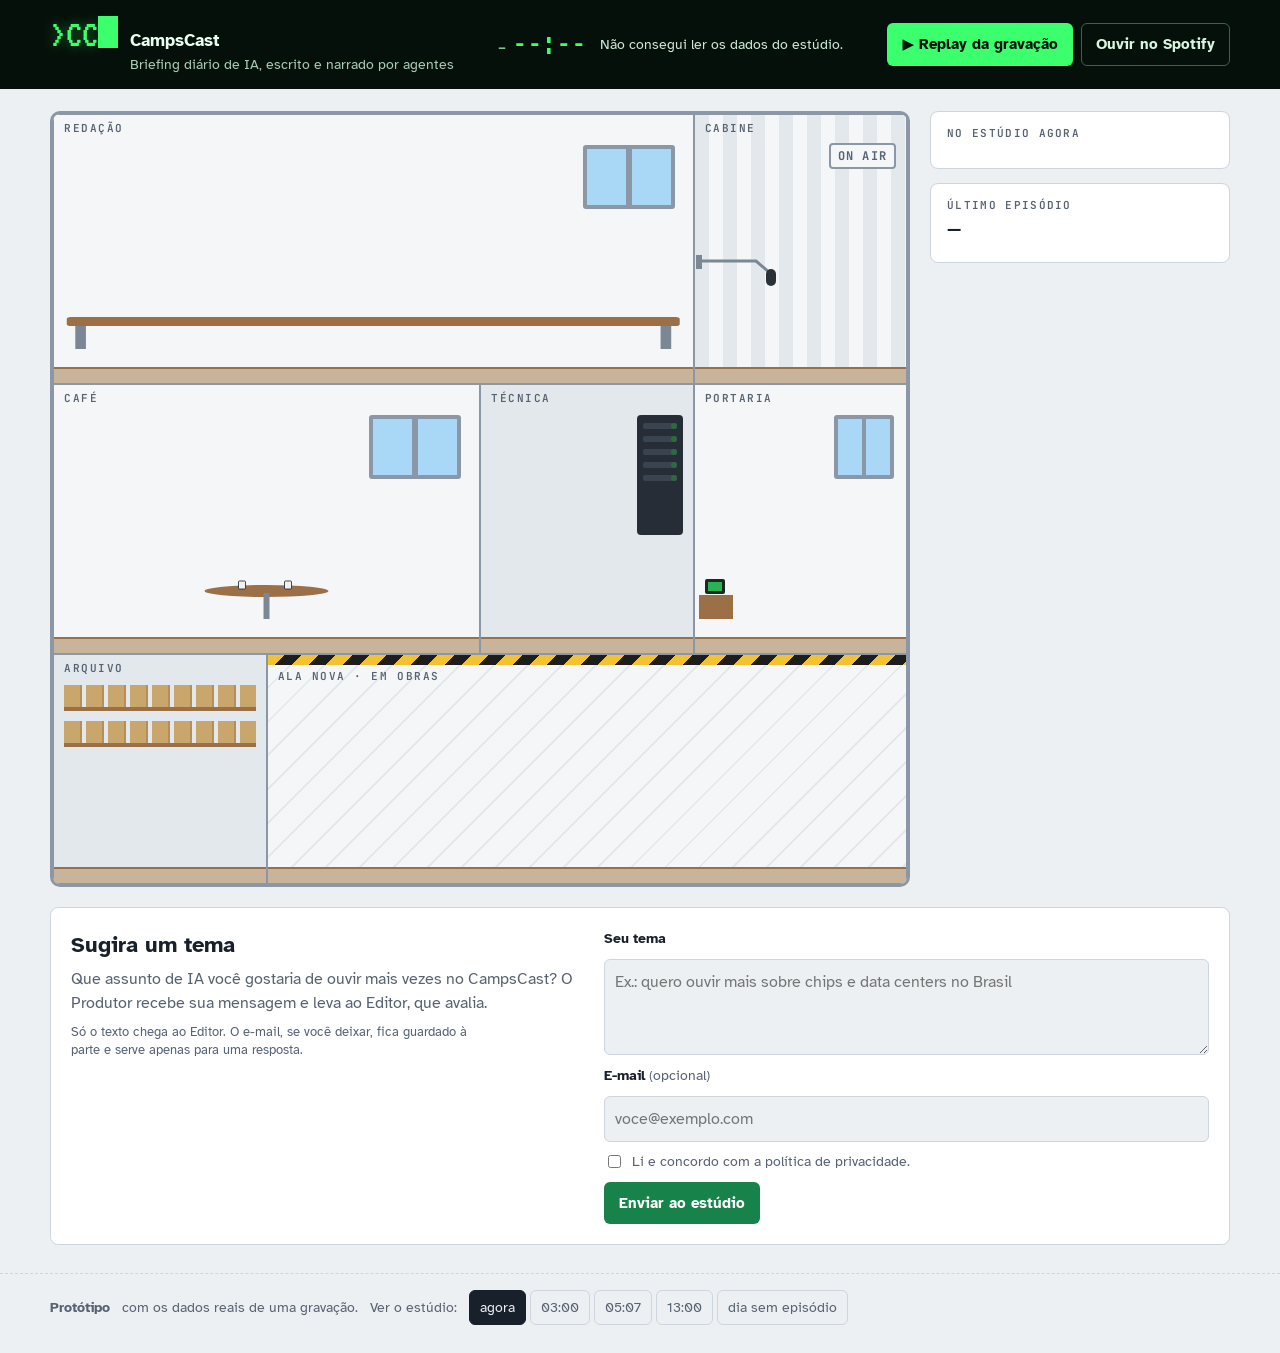
==== site/index.html @ 77feb268 "Log de pesquisa com nota por página e escolhas; elenco do estúdio aprovado O log dizia por que cada " ====
<!doctype html>
<html lang="pt-BR">
<head>
<meta charset="utf-8">
<meta name="viewport" content="width=device-width, initial-scale=1, viewport-fit=cover">
<!-- página -->
<title>Estúdio CampsCast</title>
<meta name="claude:viewport-fit-sides" content="cover">
<link rel="preconnect" href="https://fonts.googleapis.com">
<link rel="preconnect" href="https://fonts.gstatic.com" crossorigin>
<link rel="stylesheet" href="https://fonts.googleapis.com/css2?family=Atkinson+Hyperlegible:ital,wght@0,400;0,700;1,400&family=JetBrains+Mono:wght@400;600&family=VT323&display=swap">
<style>
/* O site é o estúdio: uma maquete em corte, salas lado a lado, que muda com o
   relógio de São Paulo. A faixa do topo é o terminal da capa (> CC), igual nos
   dois temas; o resto segue o tema de quem visita. */
:root {
  --bg: #edf0f3; --fg: #18202b; --muted: #576272; --line: #cdd5de; --card: #ffffff;
  --accent: #17834a; --accent-fg: #ffffff; --onair: #cf3434;
  --crt-bg: #06100a; --crt-fg: #3cff6e; --crt-dim: #1d7a3a;
  --parede: #f4f6f8; --parede-2: #e3e8ed; --contorno: #8b97a6; --piso: #c8b49a; --madeira: #9c7047;
  --metal: #7c8796; --vidro-dia: #a9d8f6; --vidro-noite: #0e1a36; --balao-bg: #ffffff; --balao-fg: #18202b;
  --pele: #efc6a0; --sombra: rgba(8, 14, 30, .58);
  --c-produtor: #d8962c; --c-editor: #7a5fd0; --c-jornalista: #2a86cf; --c-roteirista: #cf4a77;
  --c-locutor: #23a184; --c-vigia: #55657a; --c-arquivista: #8a6d3b;
  --c-checador: #b8433a; --c-artista: #c77d1e; --c-marketing: #3e7fa6; --fita-obra: #f2c230;
  --f-corpo: "Atkinson Hyperlegible", "Segoe UI", system-ui, sans-serif;
  --f-mono: "JetBrains Mono", ui-monospace, "SF Mono", Menlo, monospace;
  --f-crt: "VT323", "JetBrains Mono", ui-monospace, monospace;
}
@media (prefers-color-scheme: dark) { :root:not([data-theme="light"]) {
  --bg: #0e1217; --fg: #e3e7ed; --muted: #98a3b2; --line: #26303b; --card: #151b22;
  --accent: #3ad66d; --accent-fg: #06110a; --onair: #ff5c5c;
  --parede: #1b222b; --parede-2: #222a34; --contorno: #3d4957; --piso: #3b3229; --madeira: #6d5037;
  --metal: #5a6573; --vidro-dia: #6fa9cf; --vidro-noite: #0a1328; --balao-bg: #f3f5f7; --balao-fg: #121820;
  --sombra: rgba(0, 0, 0, .62); color-scheme: dark;
} }
:root[data-theme="dark"] {
  --bg: #0e1217; --fg: #e3e7ed; --muted: #98a3b2; --line: #26303b; --card: #151b22;
  --accent: #3ad66d; --accent-fg: #06110a; --onair: #ff5c5c;
  --parede: #1b222b; --parede-2: #222a34; --contorno: #3d4957; --piso: #3b3229; --madeira: #6d5037;
  --metal: #5a6573; --vidro-dia: #6fa9cf; --vidro-noite: #0a1328; --balao-bg: #f3f5f7; --balao-fg: #121820;
  --sombra: rgba(0, 0, 0, .62); color-scheme: dark;
}
* { box-sizing: border-box; }
[hidden] { display: none !important; }
body { margin: 0; background: var(--bg); color: var(--fg); font: 16px/1.5 var(--f-corpo); }
a { color: var(--accent); }
button { font: inherit; color: inherit; }
:focus-visible { outline: 3px solid var(--accent); outline-offset: 2px; }
.gutter { padding-left: max(16px, env(safe-area-inset-left, 0px)); padding-right: max(16px, env(safe-area-inset-right, 0px)); }
.largura { max-width: 1180px; margin: 0 auto; }
.mono { font-family: var(--f-mono); font-variant-numeric: tabular-nums; }

/* faixa do terminal */
.topo { background: var(--crt-bg); color: #d7f5df; padding-block: 14px; }
.topo .largura { display: flex; flex-wrap: wrap; gap: 12px 24px; align-items: center; justify-content: space-between; }
.marca { display: flex; align-items: baseline; gap: 12px; min-width: 0; }
.logo { font: 40px/1 var(--f-crt); color: var(--crt-fg); text-shadow: 0 0 12px rgba(60, 255, 110, .45); white-space: nowrap; }
.logo .cursor { display: inline-block; width: .5em; height: .8em; background: var(--crt-fg); vertical-align: -.05em; animation: pisca 1.1s steps(1) infinite; }
.marca p { margin: 0; font-size: 14px; color: #a9cdb4; }
.marca strong { color: #eafff0; font-size: 17px; display: block; }
.relogio { display: flex; align-items: center; gap: 14px; flex-wrap: wrap; }
.hora { font: 34px/1 var(--f-crt); color: var(--crt-fg); letter-spacing: .02em; }
.hora small { font-size: 20px; color: #7fbf92; margin-right: 6px; }
.estado { font-size: 14px; color: #cfe9d7; max-width: 30ch; }
.botoes { display: flex; gap: 8px; flex-wrap: wrap; }
.btn { display: inline-flex; align-items: center; gap: 8px; border-radius: 6px; padding: 9px 14px; font-weight: 700; font-size: 15px; text-decoration: none; cursor: pointer; border: 1px solid transparent; }
.btn-crt { background: var(--crt-fg); color: #04120a; }
.btn-crt:hover { background: #7dff9f; }
.btn-linha { background: transparent; color: #d7f5df; border-color: #2f6b43; }
.btn-linha:hover { border-color: var(--crt-fg); }

/* faixa do replay */
.replay { background: var(--card); border-bottom: 1px solid var(--line); padding-block: 10px; position: sticky; top: env(safe-area-inset-top, 0px); z-index: 20; }
.replay .largura { display: grid; gap: 8px; }
.replay-linha { display: flex; flex-wrap: wrap; align-items: center; gap: 8px 14px; }
.selo { font: 600 12px/1 var(--f-mono); letter-spacing: .12em; text-transform: uppercase; background: var(--onair); color: #fff; padding: 5px 8px; border-radius: 4px; }
.replay-info { font-size: 14px; color: var(--muted); margin: 0; }
.replay-hora { font: 600 15px var(--f-mono); }
.ctl { border: 1px solid var(--line); background: var(--bg); border-radius: 6px; padding: 6px 10px; cursor: pointer; font-size: 14px; }
.ctl[aria-pressed="true"] { background: var(--fg); color: var(--bg); border-color: var(--fg); }
.ctl-grupo { display: inline-flex; gap: 4px; }
#trilha { width: 100%; accent-color: var(--onair); }
.capitulos { display: flex; gap: 6px; flex-wrap: wrap; }
.capitulos button { font-size: 13px; padding: 4px 9px; border-radius: 999px; border: 1px solid var(--line); background: transparent; cursor: pointer; display: inline-flex; gap: 6px; align-items: center; }
.capitulos button.atual { border-color: var(--fg); font-weight: 700; }
.ponto { width: 9px; height: 9px; border-radius: 50%; background: var(--cor, var(--muted)); flex: none; }

/* o estúdio */
main { padding-block: 22px 8px; }
.cena { display: grid; grid-template-columns: minmax(0, 1fr) 300px; gap: 20px; align-items: start; }
.estudio { display: grid; gap: 0; grid-template-columns: repeat(4, minmax(0, 1fr));
  grid-template-areas: "redacao redacao redacao cabine" "cafe cafe tecnica portaria" "arquivo obras obras obras";
  border: 3px solid var(--contorno); border-radius: 10px; overflow: hidden; background: var(--contorno); }
.sala { position: relative; min-height: 270px; background: var(--parede); border: 1.5px solid var(--contorno);
  display: flex; flex-direction: column; justify-content: flex-end; overflow: hidden; }
.sala[data-sala="redacao"] { grid-area: redacao; }
.sala[data-sala="cabine"] { grid-area: cabine; background: repeating-linear-gradient(90deg, var(--parede-2) 0 14px, var(--parede) 14px 28px); }
.sala[data-sala="cafe"] { grid-area: cafe; }
.sala[data-sala="tecnica"] { grid-area: tecnica; background: var(--parede-2); }
.sala[data-sala="portaria"] { grid-area: portaria; }
.sala[data-sala="arquivo"] { grid-area: arquivo; background: var(--parede-2); min-height: 230px; }
.sala[data-sala="obras"] { grid-area: obras; min-height: 230px;
  background: repeating-linear-gradient(135deg, transparent 0 22px, var(--parede-2) 22px 24px), var(--parede); }
.sala[data-sala="obras"]::before { content: ""; position: absolute; left: 0; right: 0; top: 0; height: 10px; z-index: 3;
  background: repeating-linear-gradient(135deg, var(--fita-obra) 0 12px, #1d1d1d 12px 24px); }
.sala[data-sala="obras"] .placa { top: 16px; }
.estantes { position: absolute; top: 30px; left: 10px; right: 10px; display: grid; gap: 10px; z-index: 0; }
.estantes i { display: block; height: 26px; border-bottom: 4px solid var(--madeira);
  background: repeating-linear-gradient(90deg, #c9a66b 0 16px, #b58f55 16px 18px, transparent 18px 22px); }
.pers.em-breve svg { filter: grayscale(1); opacity: .55; }
.pers.em-breve .situ { background: var(--fita-obra); color: #1d1d1d; font-weight: 700; border-radius: 3px; padding: 1px 5px; margin-top: 2px; }
.balao .nota-log { display: block; margin-top: 4px; padding-top: 4px; border-top: 1px dashed var(--muted); font-style: normal; font-size: 12px; }
.balao .nota-log b { font: 600 10px/1 var(--f-mono); letter-spacing: .06em; text-transform: uppercase; margin-right: 4px; }
.placa { position: absolute; top: 8px; left: 10px; font: 600 11px/1 var(--f-mono); letter-spacing: .14em; text-transform: uppercase; color: var(--muted); z-index: 3; }
.piso { height: 16px; background: var(--piso); border-top: 2px solid var(--madeira); flex: none; position: relative; z-index: 2; }
.palco { position: relative; z-index: 1; display: flex; flex-wrap: wrap; justify-content: space-evenly; align-items: flex-end; gap: 2px 4px; padding: 0 6px; min-height: 104px; }
.janela { position: absolute; top: 30px; width: 92px; height: 64px; border: 4px solid var(--contorno); border-radius: 3px; background: var(--vidro-dia); z-index: 0; overflow: hidden; }
.sala[data-sala="portaria"] .palco { justify-content: flex-end; padding-right: 18%; }
.janela::after { content: ""; position: absolute; inset: 0; background: linear-gradient(90deg, transparent 47%, var(--contorno) 47% 53%, transparent 53%); }
.sala[data-sala="redacao"] .janela { right: 18px; }
.sala[data-sala="cafe"] .janela { right: 18px; }
.sala[data-sala="portaria"] .janela { right: 12px; width: 60px; }
.moveis { position: absolute; left: 0; right: 0; bottom: 34px; z-index: 0; pointer-events: none; }
.moveis svg { display: block; width: 100%; height: 40px; }
.onair { position: absolute; top: 28px; right: 10px; font: 700 12px/1 var(--f-mono); letter-spacing: .1em; padding: 5px 7px; border-radius: 4px; border: 2px solid var(--contorno); color: var(--muted); background: var(--parede); z-index: 3; }
.onair.aceso { background: var(--onair); border-color: var(--onair); color: #fff; box-shadow: 0 0 16px var(--onair); }
.mic { position: absolute; left: 0; bottom: 92px; width: 92px; height: 40px; z-index: 2; pointer-events: none; }
.rack { position: absolute; top: 30px; right: 10px; width: 46px; height: 120px; background: #262d36; border-radius: 4px; padding: 8px 6px; display: grid; gap: 7px; align-content: start; z-index: 0; }
.rack i { display: block; height: 6px; border-radius: 2px; background: #3a4450; }
.rack i::after { content: ""; display: block; width: 6px; height: 6px; border-radius: 50%; background: #2c6b3e; margin-left: auto; }
.estudio .sala[data-sala="tecnica"].ativa .rack i::after { background: #45ff7a; animation: pisca .5s steps(1) infinite; }
.rack i:nth-child(2)::after { animation-delay: .2s !important; } .rack i:nth-child(3)::after { animation-delay: .35s !important; }
.aviso-sala { position: absolute; top: 34px; left: 10px; right: 120px; font-size: 13px; color: var(--muted); z-index: 3; }

/* personagens */
.pers { position: relative; border: 0; background: none; padding: 0 0 2px; width: 62px; cursor: pointer; display: grid; justify-items: center; gap: 0; }
.pers svg { width: 52px; height: 70px; display: block; transition: transform .3s; }
.pers .nome { font-size: 12px; font-weight: 700; line-height: 1.1; }
.pers .situ { font-size: 10.5px; color: var(--muted); line-height: 1.15; min-height: 1.15em; text-align: center; }
.pers:hover svg { transform: translateY(-3px); }
.pers.ativo svg { animation: trabalha 1.2s ease-in-out infinite; }
.pers.ativo .nome { color: var(--fg); text-decoration: underline 3px var(--cor); text-underline-offset: 3px; }
.pers.parado { opacity: .72; }
.balao { position: absolute; z-index: 4; max-width: min(250px, calc(100% - 16px)); background: var(--balao-bg); color: var(--balao-fg);
  border: 2px solid var(--fg); border-radius: 12px; padding: 7px 10px; font-size: 13.5px; line-height: 1.32;
  box-shadow: 3px 3px 0 var(--sombra); display: -webkit-box; -webkit-line-clamp: 6; -webkit-box-orient: vertical; overflow: hidden; }
.balao.fala { font-style: italic; }
.balao.fala::before { content: "“"; } .balao.fala::after { content: "”"; }
.balao .quem { display: block; font: 600 10.5px/1.3 var(--f-mono); font-style: normal; letter-spacing: .06em; text-transform: uppercase; color: var(--cor); }
.balao-rabo { position: absolute; z-index: 5; width: 14px; height: 14px; background: var(--balao-bg); border-right: 2px solid var(--fg); border-bottom: 2px solid var(--fg); transform: rotate(45deg); }

/* períodos do dia */
.estudio[data-periodo="noite"] .janela, .estudio[data-periodo="folga-noite"] .janela { background: radial-gradient(circle at 30% 30%, #fff 0 1px, transparent 1.5px), radial-gradient(circle at 70% 60%, #fff 0 1px, transparent 1.5px), var(--vidro-noite); }
.estudio[data-periodo="gravando"] .janela { background: linear-gradient(180deg, #13224a 0%, #3b3b7a 55%, #e0875a 100%); }
.estudio[data-periodo="noite"] .sala:not([data-sala="portaria"])::after,
.estudio[data-periodo="folga-noite"] .sala:not([data-sala="portaria"])::after { content: ""; position: absolute; inset: 0; background: var(--sombra); z-index: 6; pointer-events: none; }
.estudio[data-periodo="folga"] .sala:not([data-sala="portaria"])::after { content: ""; position: absolute; inset: 0; background: var(--sombra); opacity: .35; z-index: 6; pointer-events: none; }
.estudio.em-replay { box-shadow: 0 0 0 4px var(--onair); }

/* o que está acontecendo */
.lado { display: grid; gap: 14px; }
.cartao { background: var(--card); border: 1px solid var(--line); border-radius: 8px; padding: 14px 16px; min-width: 0; }
.cartao h2 { font-size: 15px; margin: 0 0 8px; text-wrap: balance; }
.rotulo { font: 600 11px/1.3 var(--f-mono); letter-spacing: .12em; text-transform: uppercase; color: var(--muted); margin: 0 0 6px; }
.fita { list-style: none; margin: 0; padding: 0; display: grid; gap: 8px; font-size: 14px; }
.fita li { display: grid; grid-template-columns: auto minmax(0, 1fr); gap: 2px 8px; }
.fita time { font: 12px/1.6 var(--f-mono); color: var(--muted); }
.fita .q { font-weight: 700; color: var(--fg); }
.fita .q .ponto { display: inline-block; margin-right: 5px; }
.fita .t { grid-column: 2; overflow-wrap: anywhere; }
.fita .t.fala { font-style: italic; }
.nota { font-size: 12.5px; color: var(--muted); margin: 8px 0 0; }
.ep-titulo { font-size: 17px; font-weight: 700; margin: 0 0 6px; line-height: 1.3; text-wrap: balance; }

/* fale com o editor */
.form-editor { padding-block: 12px 28px; }
.form-editor .cartao { display: grid; grid-template-columns: minmax(0, 1fr) minmax(0, 1.2fr); gap: 18px 28px; padding: 20px; }
.form-editor h2 { font-size: 22px; margin: 0 0 6px; }
.form-editor p { margin: 0 0 8px; color: var(--muted); max-width: 52ch; }
form { display: grid; gap: 10px; min-width: 0; }
label { font-weight: 700; font-size: 14px; }
textarea, input[type="email"] { width: 100%; font: inherit; color: var(--fg); background: var(--bg); border: 1px solid var(--line); border-radius: 6px; padding: 10px; }
textarea { min-height: 96px; resize: vertical; }
.check { display: flex; gap: 8px; align-items: flex-start; font-weight: 400; font-size: 13.5px; color: var(--muted); }
.btn-acao { background: var(--accent); color: var(--accent-fg); justify-self: start; }
.resposta { font-size: 14px; border-left: 3px solid var(--accent); padding: 6px 10px; background: var(--bg); }

/* ficha do personagem */
.ficha-fundo { position: fixed; inset: 0; background: rgba(5, 10, 18, .45); z-index: 40; }
.ficha { position: fixed; z-index: 41; top: 0; right: 0; bottom: 0; width: min(480px, 100%); background: var(--card); border-left: 1px solid var(--line);
  display: flex; flex-direction: column; padding-top: env(safe-area-inset-top, 0px); padding-bottom: env(safe-area-inset-bottom, 0px); padding-right: env(safe-area-inset-right, 0px); }
.ficha-topo { display: grid; grid-template-columns: auto minmax(0, 1fr) auto; gap: 12px; align-items: center; padding: 16px 18px 10px; border-bottom: 1px solid var(--line); }
.ficha-topo svg { width: 46px; height: 62px; }
.ficha-topo h2 { margin: 0; font-size: 21px; }
.ficha-topo p { margin: 0; font-size: 13.5px; color: var(--muted); }
.fechar { border: 1px solid var(--line); background: var(--bg); border-radius: 6px; width: 38px; height: 38px; cursor: pointer; font-size: 20px; line-height: 1; }
.abas { display: flex; gap: 4px; padding: 10px 18px 0; border-bottom: 1px solid var(--line); overflow-x: auto; }
.abas button { border: 0; background: none; padding: 8px 10px; cursor: pointer; font-size: 14px; border-bottom: 3px solid transparent; white-space: nowrap; }
.abas button[aria-selected="true"] { border-bottom-color: var(--cor); font-weight: 700; }
.ficha-corpo { overflow-y: auto; padding: 14px 18px 24px; display: grid; gap: 14px; align-content: start; font-size: 14.5px; }
.ficha-corpo h3 { font-size: 14px; margin: 6px 0 0; }
.agora { background: var(--bg); border-radius: 8px; padding: 10px 12px; }
.por-tras { font-size: 13px; color: var(--muted); }
details { border: 1px solid var(--line); border-radius: 6px; padding: 8px 10px; }
summary { cursor: pointer; font-weight: 700; font-size: 14px; }
.instr { white-space: pre-wrap; font: 12.5px/1.55 var(--f-mono); margin: 8px 0 0; overflow-wrap: anywhere; }
.lista { list-style: none; margin: 0; padding: 0; display: grid; gap: 7px; }
.lista li { overflow-wrap: anywhere; }
.fechada { color: var(--onair); font-weight: 700; }
.roteiro p { margin: 0 0 10px; max-width: 65ch; }
.numeros { display: grid; grid-template-columns: repeat(auto-fit, minmax(96px, 1fr)); gap: 8px; }
.numeros div { background: var(--bg); border-radius: 6px; padding: 8px 10px; }
.numeros b { display: block; font: 600 20px/1.1 var(--f-mono); }
.numeros span { font-size: 12px; color: var(--muted); }

/* rodapé do protótipo */
.prototipo { border-top: 1px dashed var(--line); padding-block: 16px 28px; font-size: 13.5px; color: var(--muted); }
.prototipo .largura { display: flex; flex-wrap: wrap; gap: 8px 12px; align-items: center; }

@keyframes pisca { 50% { opacity: 0; } }
@keyframes trabalha { 0%, 100% { transform: translateY(0); } 50% { transform: translateY(-3px); } }
@media (prefers-reduced-motion: reduce) { *, *::before, *::after { animation: none !important; transition: none !important; } }

@media (max-width: 980px) {
  .cena { grid-template-columns: minmax(0, 1fr); }
  .lado { grid-template-columns: repeat(auto-fit, minmax(260px, 1fr)); }
}
@media (max-width: 720px) {
  .estudio { grid-template-columns: repeat(2, minmax(0, 1fr));
    grid-template-areas: "redacao redacao" "cabine tecnica" "cafe cafe" "portaria portaria" "arquivo arquivo" "obras obras"; }
  .sala { min-height: 250px; }
  .form-editor .cartao { grid-template-columns: minmax(0, 1fr); }
  .logo { font-size: 34px; } .hora { font-size: 28px; }
  .janela { width: 70px; height: 50px; }
  .replay { padding-block: 8px; }
  .replay .largura { gap: 6px; }
  .replay-info { display: none; }
  .replay .ctl { padding: 5px 8px; font-size: 13px; }
  .capitulos { flex-wrap: nowrap; overflow-x: auto; padding-bottom: 4px; }
  .capitulos button { white-space: nowrap; }
  .ficha { top: auto; height: 86%; width: 100%; border-left: 0; border-top: 1px solid var(--line); border-radius: 14px 14px 0 0; padding-left: env(safe-area-inset-left, 0px); }
}
@media (max-width: 400px) {
  .pers { width: 54px; } .pers svg { width: 46px; height: 62px; }
  .aviso-sala { right: 10px; top: 104px; }
}
</style>
</head>
<body>

<header class="topo gutter">
  <div class="largura">
    <div class="marca">
      <span class="logo" aria-hidden="true">&gt;CC<span class="cursor"></span></span>
      <p><strong>CampsCast</strong>Briefing diário de IA, escrito e narrado por agentes</p>
    </div>
    <div class="relogio">
      <div class="hora mono" id="hora" aria-live="off"><small id="dia-semana">—</small><span id="hhmm">--:--</span></div>
      <div class="estado" id="estado">Abrindo o estúdio…</div>
    </div>
    <div class="botoes">
      <button class="btn btn-crt" id="btn-replay" type="button">▶ Replay da gravação</button>
      <a class="btn btn-linha" href="https://open.spotify.com/show/5toSeNQlZxjbCAFPA1gAuJ" target="_blank" rel="noopener">Ouvir no Spotify</a>
    </div>
  </div>
</header>

<section class="replay gutter" id="faixa-replay" hidden aria-label="Controles do replay">
  <div class="largura">
    <div class="replay-linha">
      <span class="selo">Replay</span>
      <span class="replay-hora" id="replay-hora">--:--:--</span>
      <button class="ctl" id="btn-pausa" type="button" aria-label="Pausar">❚❚</button>
      <span class="ctl-grupo" role="group" aria-label="Velocidade">
        <button class="ctl" type="button" data-vel="real" aria-pressed="false">Tempo real</button>
        <button class="ctl" type="button" data-vel="acelerado" aria-pressed="true">Acelerado</button>
        <button class="ctl" type="button" data-vel="rapido" aria-pressed="false">Rápido</button>
      </span>
      <button class="ctl" id="btn-sair" type="button">Sair do replay</button>
    </div>
    <p class="replay-info" id="replay-info">—</p>
    <input type="range" id="trilha" min="0" max="1000" value="0" step="1" aria-label="Momento da gravação">
    <div class="capitulos" id="capitulos"></div>
  </div>
</section>

<main class="gutter">
  <div class="largura cena">
    <div class="estudio" id="estudio" data-periodo="dia">
      <div class="sala" data-sala="redacao">
        <span class="placa">Redação</span>
        <span class="janela"></span>
        <span class="aviso-sala" id="aviso-redacao"></span>
        <div class="palco"></div>
        <div class="moveis" aria-hidden="true"><svg viewBox="0 0 300 40" preserveAspectRatio="none"><rect x="6" y="8" width="288" height="9" rx="2" fill="var(--madeira)"/><rect x="10" y="17" width="5" height="23" fill="var(--metal)"/><rect x="285" y="17" width="5" height="23" fill="var(--metal)"/></svg></div>
        <div class="piso"></div>
      </div>
      <div class="sala" data-sala="cabine">
        <span class="placa">Cabine</span>
        <span class="onair" id="onair">ON AIR</span>
        <div class="palco"></div>
        <svg class="mic" viewBox="0 0 90 40" aria-hidden="true"><rect x="0" y="4" width="6" height="14" fill="var(--metal)"/><path d="M6 10 L60 10 L74 22" fill="none" stroke="var(--metal)" stroke-width="3"/><rect x="70" y="18" width="10" height="17" rx="5" fill="#2b3138"/></svg>
        <div class="piso"></div>
      </div>
      <div class="sala" data-sala="cafe">
        <span class="placa">Café</span>
        <span class="janela"></span>
        <div class="palco"></div>
        <div class="moveis" aria-hidden="true"><svg viewBox="0 0 200 40" preserveAspectRatio="xMidYMax meet"><ellipse cx="100" cy="12" rx="62" ry="6" fill="var(--madeira)"/><rect x="97" y="14" width="6" height="26" fill="var(--metal)"/><rect x="72" y="2" width="7" height="8" rx="1" fill="#f4f1ea" stroke="var(--fg)" stroke-width=".8"/><rect x="118" y="2" width="7" height="8" rx="1" fill="#f4f1ea" stroke="var(--fg)" stroke-width=".8"/></svg></div>
        <div class="piso"></div>
      </div>
      <div class="sala" data-sala="tecnica">
        <span class="placa">Técnica</span>
        <div class="rack" aria-hidden="true"><i></i><i></i><i></i><i></i><i></i></div>
        <div class="palco"></div>
        <div class="piso"></div>
      </div>
      <div class="sala" data-sala="portaria">
        <span class="placa">Portaria</span>
        <span class="janela"></span>
        <div class="palco"></div>
        <div class="moveis" aria-hidden="true"><svg viewBox="0 0 100 40" preserveAspectRatio="xMinYMax meet"><rect x="4" y="16" width="34" height="24" fill="var(--madeira)"/><rect x="10" y="0" width="20" height="15" rx="2" fill="#1d2620"/><rect x="13" y="3" width="14" height="9" fill="#2bd862" opacity=".8"/></svg></div>
        <div class="piso"></div>
      </div>
      <div class="sala" data-sala="arquivo">
        <span class="placa">Arquivo</span>
        <div class="estantes" aria-hidden="true"><i></i><i></i></div>
        <div class="palco"></div>
        <div class="piso"></div>
      </div>
      <div class="sala" data-sala="obras">
        <span class="placa">Ala nova · em obras</span>
        <div class="palco"></div>
        <div class="piso"></div>
      </div>
    </div>

    <aside class="lado">
      <div class="cartao">
        <p class="rotulo" id="fita-rotulo">No estúdio agora</p>
        <ul class="fita" id="fita"></ul>
        <p class="nota" id="fita-nota"></p>
      </div>
      <div class="cartao">
        <p class="rotulo">Último episódio</p>
        <p class="ep-titulo" id="ep-titulo">—</p>
        <p class="nota" id="ep-meta"></p>
      </div>
    </aside>
  </div>
</main>

<section class="form-editor gutter" id="fale">
  <div class="largura cartao">
    <div>
      <h2>Sugira um tema</h2>
      <p>Que assunto de IA você gostaria de ouvir mais vezes no CampsCast? O Produtor recebe sua mensagem e leva ao Editor, que avalia.</p>
      <p class="nota">Só o texto chega ao Editor. O e-mail, se você deixar, fica guardado à parte e serve apenas para uma resposta.</p>
    </div>
    <form id="form-editor" novalidate>
      <label for="msg-tema">Seu tema</label>
      <textarea id="msg-tema" maxlength="1000" placeholder="Ex.: quero ouvir mais sobre chips e data centers no Brasil" required></textarea>
      <label for="msg-email">E-mail <span style="font-weight:400;color:var(--muted)">(opcional)</span></label>
      <input id="msg-email" type="email" autocomplete="email" placeholder="voce@exemplo.com">
      <label class="check"><input type="checkbox" id="msg-ok" required> Li e concordo com a política de privacidade.</label>
      <button class="btn btn-acao" type="submit">Enviar ao estúdio</button>
      <div class="resposta" id="msg-resposta" hidden></div>
    </form>
  </div>
</section>

<footer class="prototipo gutter">
  <div class="largura">
    <strong>Protótipo</strong>
    <span id="proto-dados">com os dados reais de uma gravação.</span>
    <span>Ver o estúdio:</span>
    <span class="ctl-grupo" role="group" aria-label="Simular horário">
      <button class="ctl" type="button" data-sim="agora" aria-pressed="true">agora</button>
      <button class="ctl" type="button" data-sim="03:00">03:00</button>
      <button class="ctl" type="button" data-sim="05:07">05:07</button>
      <button class="ctl" type="button" data-sim="13:00">13:00</button>
      <button class="ctl" type="button" data-sim="folga">dia sem episódio</button>
    </span>
  </div>
</footer>

<div class="ficha-fundo" id="ficha-fundo" hidden></div>
<aside class="ficha" id="ficha" hidden role="dialog" aria-modal="true" aria-labelledby="ficha-nome"></aside>

<script>
"use strict";
const FUSO = "America/Sao_Paulo";
const SALAS = { produtor: "tecnica", editor: "redacao", jornalista: "redacao", roteirista: "redacao", locutor: "cabine", vigia: "portaria",
  arquivista: "arquivo", checador: "obras", artista: "obras", marketing: "obras" };
const ORDEM = ["jornalista", "editor", "roteirista", "locutor", "produtor", "vigia", "arquivista"];
const EM_BREVE = ["checador", "artista", "marketing"];  // congelados na ala em obras
const SEGURA = 90e3;  // um balão fica no ar até 90 s depois do evento, no relógio da gravação
const VEL = { real: { k: 1, min: 0, max: Infinity }, acelerado: { k: 20, min: 1400, max: 4000 }, rapido: { k: 60, min: 550, max: 1500 } };

const $ = (s, el = document) => el.querySelector(s);
const esc = s => String(s ?? "").replace(/[&<>"]/g, c => ({ "&": "&amp;", "<": "&lt;", ">": "&gt;", '"': "&quot;" }[c]));
const cor = id => `var(--c-${id})`;

let ELENCO = [], DIA = null, EVENTOS = [], CORRIDA = [], INI = 0, FIM = 0;
let sim = null;               // { base: ms, desde: performance.now() } quando o protótipo simula um horário
let replay = null;            // { i, p, vel, pausado }
let fichaAberta = null, abaAberta = "hoje", sugestao = null;

// ------------------------------------------------------------ relógio de São Paulo
function agoraMs() { return sim ? sim.base + (performance.now() - sim.desde) : Date.now(); }
const fmt = new Intl.DateTimeFormat("pt-BR", { timeZone: FUSO, year: "numeric", month: "2-digit", day: "2-digit", hour: "2-digit", minute: "2-digit", second: "2-digit", weekday: "short", hour12: false });
function campos(ms) {
  const p = Object.fromEntries(fmt.formatToParts(new Date(ms)).map(x => [x.type, x.value]));
  return { data: `${p.year}-${p.month}-${p.day}`, h: +p.hour % 24, m: +p.minute, s: +p.second, dia: p.weekday.replace(".", "") };
}
const hhmmss = ms => { const c = campos(ms); return [c.h, c.m, c.s].map(n => String(n).padStart(2, "0")).join(":"); };
const hhmm = ms => hhmmss(ms).slice(0, 5);
const diaMes = iso => `${iso.slice(8, 10)}/${iso.slice(5, 7)}`;
const semana = iso => new Intl.DateTimeFormat("pt-BR", { timeZone: "UTC", weekday: "long" }).format(new Date(iso + "T12:00:00Z"));
const msDe = (iso, hm) => Date.parse(`${iso}T${hm}:00-03:00`);

// ------------------------------------------------------------ o que o estúdio mostra
function periodo(ms) {
  const c = campos(ms), min = c.h * 60 + c.m, ag = DIA.agenda;
  const temEpisodio = c.data === DIA.data || ag.proximos.includes(c.data);
  const noite = min < 300 || min >= 1140;
  if (!temEpisodio) return { nome: noite ? "folga-noite" : "folga", c, motivo: ag.folgas[c.data] || "dia sem episódio" };
  if (noite) return { nome: "noite", c };
  if (c.data === DIA.data) return { nome: ms < FIM ? "gravando" : "dia", c };
  return { nome: min < 480 ? "gravando-sem-dados" : "atrasado", c };
}

function proximaGravacao(c) {
  const ag = DIA.agenda;
  const hoje = c.data, min = c.h * 60 + c.m;
  const cand = [DIA.data, ...ag.proximos].filter(d => d > hoje || (d === hoje && min < 300));
  return cand[0] || ag.proximos[0];
}

function quadro(ms) {
  // devolve onde cada um está, o que diz e o que a fita mostra
  const per = replay ? { nome: "gravando", c: campos(ms) } : periodo(ms);
  const q = { per, onde: {}, situ: {}, baloes: {}, ativos: new Set(), fita: [], fitaRotulo: "No estúdio agora", fitaNota: "", estado: "" };
  for (const id of EM_BREVE) { q.onde[id] = "obras"; q.situ[id] = "em breve"; }
  const ep = DIA.episodio;
  const prox = proximaGravacao(per.c);
  const proxTxt = `${semana(prox)}, ${diaMes(prox)}, às 05:00`;

  if (per.nome === "gravando") {
    for (const id of ORDEM) { q.onde[id] = SALAS[id]; q.situ[id] = "aguardando"; }
    const vistos = CORRIDA.filter(e => e.ms <= ms);
    const ult = vistos[vistos.length - 1];
    const porSala = {};
    for (const e of vistos) porSala[SALAS[e.quem]] = e;
    for (const [sala, e] of Object.entries(porSala)) {
      if (e === ult || ms - e.ms < SEGURA) { q.baloes[sala] = e; q.ativos.add(e.quem); q.situ[e.quem] = "trabalhando"; }
    }
    if (!ult) q.situ.produtor = "chegando";
    q.fita = vistos.slice(-6).reverse();
    q.fitaRotulo = replay ? "Na gravação" : "Gravando agora";
    q.estado = replay ? `Replay da gravação de ${diaMes(DIA.data)}` : "Gravando agora. Ao vivo, o que você vê está acontecendo.";
    if (sugestao && !replay) q.baloes.portaria = { quem: "vigia", texto: "Chegou uma sugestão de tema pelo site. O Produtor leva ao Editor depois da gravação.", origem: "visitante" };
    const loc = vistos.filter(e => e.quem === "locutor").pop();
    q.onair = !!loc && loc.texto.startsWith("Narrando");
    return q;
  }

  // fora da gravação o vigia fica na portaria, falando com os números do dia
  q.onde.vigia = "portaria";
  const ciclo = Math.floor(ms / 6500);
  const fala = (quem, texto, origem = "numeros") => ({ quem, texto, origem });

  if (per.nome === "dia" || per.nome === "atrasado") {
    for (const id of ["produtor", "editor", "jornalista", "roteirista", "locutor", "arquivista"]) { q.onde[id] = "cafe"; q.situ[id] = "no café"; }
    const conv = DIA.conversa.length ? DIA.conversa : [fala("produtor", "Dia tranquilo.")];
    const atual = conv[ciclo % conv.length];
    q.baloes.cafe = atual; q.ativos.add(atual.quem);
    q.fita = conv.map(e => ({ ...e, ms: null }));
    q.fitaRotulo = "Conversa no café";
    q.fitaNota = "Conversa montada com os números da gravação de hoje.";
    const min = per.c.h * 60 + per.c.m;
    if (per.nome === "atrasado") {
      q.baloes.portaria = fala("vigia", `A gravação de hoje ainda não chegou ao site. A última é de ${diaMes(DIA.data)}.`, "agenda");
      q.situ.vigia = "de olho";
      q.estado = "A gravação de hoje ainda não chegou.";
    } else {
      q.baloes.portaria = min >= 450 && min < 460
        ? fala("vigia", "07:30: hora de conferir se o episódio de hoje está no ar.", "agenda")
        : fala("vigia", `No ar desde as ${hhmm(FIM)}: episódio ${ep.numero}.`);
      q.situ.vigia = "de plantão";
      q.estado = `Episódio ${ep.numero} no ar desde as ${hhmm(FIM)}. A equipe está no café.`;
    }
    if (sugestao) {
      const primeiro = Date.now() - sugestao < 4500;
      q.baloes.cafe = primeiro ? fala("produtor", "Chegou uma sugestão de tema pelo site. Levo ao Editor.", "visitante")
                               : fala("editor", "Recebi a sugestão. Vou avaliar.", "visitante");
      q.ativos.clear(); q.ativos.add(primeiro ? "produtor" : "editor");
    }
    return q;
  }

  if (per.nome === "gravando-sem-dados") {
    for (const id of ORDEM) { q.onde[id] = SALAS[id]; q.situ[id] = "trabalhando"; }
    q.baloes.portaria = fala("vigia", "Gravando agora. Os detalhes aparecem quando o episódio sair.", "agenda");
    q.estado = "Gravando agora.";
    return q;
  }

  // noite e folga: só o vigia
  q.situ.vigia = "de plantão";
  if (sugestao) {
    q.baloes.portaria = fala("vigia", "Chegou uma sugestão de tema pelo site. Fica com o Produtor quando a equipe chegar.", "visitante");
    q.ativos.add("vigia"); q.estado = "Estúdio fechado."; return q;
  }
  const falas = per.nome.startsWith("folga")
    ? [fala("vigia", `Hoje é ${per.motivo}: não tem episódio.`, "agenda"), fala("vigia", `A equipe volta ${proxTxt}.`, "agenda"), fala("vigia", `No ar: episódio ${ep.numero}, de ${diaMes(DIA.data)}.`)]
    : [fala("vigia", "Tudo quieto no estúdio.", "agenda"), fala("vigia", `Próxima gravação: ${proxTxt}.`, "agenda"), fala("vigia", `No ar: episódio ${ep.numero}, de ${diaMes(DIA.data)}.`)];
  q.baloes.portaria = falas[ciclo % falas.length];
  q.ativos.add("vigia");
  q.fita = falas.map(e => ({ ...e, ms: null }));
  q.fitaRotulo = "Na portaria";
  q.estado = per.nome.startsWith("folga") ? `Folga: ${per.motivo}. Volta ${proxTxt}.` : `Estúdio fechado. Próxima gravação: ${proxTxt}.`;
  q.aviso = per.nome.startsWith("folga") ? `Folga. A equipe volta ${proxTxt}.` : "";
  return q;
}

// ------------------------------------------------------------ desenho
function boneco(id) {
  const ac = {
    jornalista: '<rect x="37" y="44" width="12" height="15" rx="1.5" fill="#fff" stroke="#1b2129" stroke-width="1.4"/><line x1="40" y1="49" x2="46" y2="49" stroke="#1b2129"/><line x1="40" y1="53" x2="46" y2="53" stroke="#1b2129"/>',
    editor: '<circle cx="22.5" cy="24" r="4" fill="none" stroke="#1b2129" stroke-width="1.6"/><circle cx="33.5" cy="24" r="4" fill="none" stroke="#1b2129" stroke-width="1.6"/><line x1="26.5" y1="24" x2="29.5" y2="24" stroke="#1b2129" stroke-width="1.6"/>',
    roteirista: '<line x1="39" y1="9" x2="44" y2="22" stroke="#f2c14e" stroke-width="3.2" stroke-linecap="round"/><path d="M44 22 l1 3 l-2.4 -1.3z" fill="#1b2129"/>',
    locutor: '<path d="M13 25 A15 15 0 0 1 43 25" fill="none" stroke="#1b2129" stroke-width="3"/><rect x="10" y="21" width="6" height="10" rx="2" fill="#1b2129"/><rect x="40" y="21" width="6" height="10" rx="2" fill="#1b2129"/>',
    produtor: '<rect x="6" y="44" width="13" height="17" rx="1.5" fill="#e4d3ab" stroke="#1b2129" stroke-width="1.3"/><rect x="9" y="42" width="7" height="4" rx="1" fill="#1b2129"/>',
    arquivista: '<rect x="35" y="45" width="15" height="12" rx="1" fill="#c9a66b" stroke="#1b2129" stroke-width="1.3"/><line x1="35" y1="49" x2="50" y2="49" stroke="#1b2129"/>',
    checador: '<circle cx="44" cy="47" r="6" fill="#dff1ff" stroke="#1b2129" stroke-width="2"/><line x1="40" y1="52" x2="35" y2="59" stroke="#1b2129" stroke-width="3" stroke-linecap="round"/>',
    artista: '<ellipse cx="28" cy="12" rx="13" ry="5" fill="#2b3138"/><circle cx="28" cy="7" r="2.2" fill="#2b3138"/><line x1="40" y1="60" x2="47" y2="44" stroke="#8a5a2b" stroke-width="2.6"/><circle cx="47" cy="43" r="2.4" fill="#d4507a"/>',
    marketing: '<path d="M36 46 L50 40 L50 58 L36 52 Z" fill="#f2c14e" stroke="#1b2129" stroke-width="1.3"/><rect x="32" y="46" width="5" height="6" fill="#1b2129"/>',
    vigia: '<path d="M14 18 Q28 4 42 18 Z" fill="#26303b"/><rect x="12" y="17" width="34" height="4" rx="2" fill="#26303b"/><rect x="40" y="48" width="11" height="5" rx="1.5" fill="#f2c14e" stroke="#1b2129"/>',
  }[id] || "";
  return `<svg viewBox="0 0 56 76" aria-hidden="true"><rect x="10" y="38" width="36" height="36" rx="12" fill="${cor(id)}"/><circle cx="28" cy="24" r="13" fill="var(--pele)"/>${id === "editor" ? "" : '<circle cx="23" cy="24" r="1.7" fill="#1b2129"/><circle cx="33" cy="24" r="1.7" fill="#1b2129"/>'}${id === "editor" ? '<circle cx="22.5" cy="24" r="1.3" fill="#1b2129"/><circle cx="33.5" cy="24" r="1.3" fill="#1b2129"/>' : ""}<path d="M24 30 q4 3 8 0" fill="none" stroke="#1b2129" stroke-width="1.3" stroke-linecap="round"/>${ac}</svg>`;
}

const PERS = {};
function criaPersonagens() {
  for (const p of ELENCO) {
    const b = document.createElement("button");
    b.type = "button"; b.className = "pers"; b.dataset.id = p.id; b.style.setProperty("--cor", cor(p.id));
    b.setAttribute("aria-label", `${p.nome}: abrir a ficha`);
    b.innerHTML = `${boneco(p.id)}<span class="nome">${esc(p.nome)}</span><span class="situ"></span>`;
    b.addEventListener("click", () => abreFicha(p.id));
    PERS[p.id] = b;
  }
}

let assinaturaAnterior = "";
function desenha(forca = false) {
  const ms = replay ? replayMs() : agoraMs();
  const q = quadro(ms);
  const c = campos(ms);
  $("#dia-semana").textContent = `${c.dia} ${diaMes(c.data)}`;
  $("#hhmm").textContent = replay ? hhmmss(ms) : hhmm(ms);
  if (replay) desenhaReplay(ms);
  // o resto só muda quando alguém muda de lugar ou de fala
  const assinatura = JSON.stringify([q.per.nome, !!replay, q.onde, q.situ, q.baloes, [...q.ativos], q.fita.length, q.fita[0], q.onair, q.estado]);
  if (!forca && assinatura === assinaturaAnterior) return;
  assinaturaAnterior = assinatura;
  const est = $("#estudio");
  est.dataset.periodo = q.per.nome === "gravando-sem-dados" ? "gravando" : q.per.nome === "atrasado" ? "dia" : q.per.nome;
  est.classList.toggle("em-replay", !!replay);

  $("#estado").textContent = q.estado;

  // personagens nas salas
  const ordemSala = { redacao: ["jornalista", "editor", "roteirista"], cafe: ["jornalista", "editor", "produtor", "roteirista", "locutor", "arquivista"],
    obras: EM_BREVE };
  for (const sala of ["redacao", "cabine", "cafe", "tecnica", "portaria", "arquivo", "obras"]) {
    const palco = $(`.sala[data-sala="${sala}"] .palco`);
    const aqui = (ordemSala[sala] || ORDEM).filter(id => q.onde[id] === sala);
    const atual = [...palco.children].map(n => n.dataset.id).join();
    if (atual !== aqui.join()) palco.replaceChildren(...aqui.map(id => PERS[id]));
    $(`.sala[data-sala="${sala}"]`).classList.toggle("ativa", [...q.ativos].some(id => q.onde[id] === sala));
  }
  for (const id of [...ORDEM, ...EM_BREVE]) {
    if (!PERS[id]) continue;
    PERS[id].classList.toggle("ativo", q.ativos.has(id));
    PERS[id].classList.toggle("em-breve", EM_BREVE.includes(id));
    PERS[id].classList.toggle("parado", !!q.onde[id] && !q.ativos.has(id) && !EM_BREVE.includes(id));
    $(".situ", PERS[id]).textContent = q.situ[id] || "";
  }
  $("#onair").classList.toggle("aceso", !!q.onair);
  $("#aviso-redacao").textContent = q.aviso || "";

  // balões
  document.querySelectorAll(".balao, .balao-rabo").forEach(n => n.remove());
  for (const [sala, e] of Object.entries(q.baloes)) poeBalao(sala, e);

  // fita
  $("#fita-rotulo").textContent = q.fitaRotulo;
  $("#fita").innerHTML = q.fita.map(e => `<li>${e.ms ? `<time>${hhmmss(e.ms)}</time>` : "<span></span>"}<span class="q" style="--cor:${cor(e.quem)}"><span class="ponto"></span>${esc(nomeDe(e.quem))}</span><span class="t ${e.origem === "agente" ? "fala" : ""}">${esc(e.texto)}${e.nota ? ` <span class="nota">· no log: ${esc(e.nota)}</span>` : ""}</span></li>`).join("");
  $("#fita-nota").textContent = q.fitaNota || (q.per.nome === "gravando" ? "Em itálico, frases do próprio agente. O resto descreve o que ele fez, pela transcrição e pelo log. \"No log\" é a nota que ele escreveu no log de pesquisa, ao fim da gravação." : "");

  if (fichaAberta && abaAberta === "hoje") atualizaAgora(q);
}

function poeBalao(sala, e) {
  const salaEl = $(`.sala[data-sala="${sala}"]`), alvo = PERS[e.quem];
  if (!salaEl || !alvo || !salaEl.contains(alvo)) return;
  const b = document.createElement("div");
  b.className = "balao" + (e.origem === "agente" ? " fala" : "");
  b.style.setProperty("--cor", cor(e.quem));
  b.innerHTML = `<span class="quem">${esc(nomeDe(e.quem))}</span>${esc(e.texto)}${e.nota ? `<span class="nota-log"><b>no log</b>${esc(e.nota)}</span>` : ""}`;
  const rabo = document.createElement("div"); rabo.className = "balao-rabo";
  salaEl.append(b, rabo);
  const rs = salaEl.getBoundingClientRect(), ra = alvo.getBoundingClientRect();
  const centro = ra.left - rs.left + ra.width / 2;
  const topoCabeca = ra.top - rs.top;
  const w = b.offsetWidth, h = b.offsetHeight;
  const left = Math.max(8, Math.min(rs.width - w - 8, centro - w / 2));
  b.style.left = `${left}px`; b.style.top = `${Math.max(26, topoCabeca - h - 10)}px`;
  rabo.style.left = `${centro - 7}px`; rabo.style.top = `${Math.max(26, topoCabeca - h - 10) + h - 9}px`;
}

const nomeDe = id => (ELENCO.find(p => p.id === id) || { nome: id }).nome;

// ------------------------------------------------------------ replay
function replayMs() {
  const r = replay, a = CORRIDA[r.i], b = CORRIDA[r.i + 1];
  if (!b) return a.ms;
  return a.ms + (b.ms - a.ms) * r.p;
}
function duracaoPasso(i, vel) {
  const a = CORRIDA[i], b = CORRIDA[i + 1];
  if (!b) return Infinity;
  const v = VEL[vel], gap = b.ms - a.ms;
  if (vel === "real") return gap;
  return Math.max(v.min, Math.min(v.max, gap / v.k));
}
function abreReplay() {
  replay = { i: 0, p: 0, vel: "acelerado", pausado: false, ultimo: performance.now() };
  $("#faixa-replay").hidden = false;
  $("#replay-info").textContent = `Gravado em ${semana(DIA.data)}, ${diaMes(DIA.data)}, das ${hhmm(INI)} às ${hhmm(FIM)}. Não é ao vivo.`;
  $("#btn-replay").textContent = "↺ Recomeçar o replay";
  marcaVel();
  window.scrollTo({ top: 0, behavior: "smooth" });
  desenha();
}
function saiReplay() { replay = null; $("#faixa-replay").hidden = true; $("#btn-replay").textContent = "▶ Replay da gravação"; desenha(); }
function marcaVel() { document.querySelectorAll("[data-vel]").forEach(b => b.setAttribute("aria-pressed", String(b.dataset.vel === replay.vel))); }
function irPara(ms) {
  let i = 0;
  while (i < CORRIDA.length - 1 && CORRIDA[i + 1].ms <= ms) i++;
  const a = CORRIDA[i], b = CORRIDA[i + 1];
  replay.i = i; replay.p = b && b.ms > a.ms ? Math.min(.999, (ms - a.ms) / (b.ms - a.ms)) : 0;
}
function desenhaReplay(ms) {
  $("#replay-hora").textContent = hhmmss(ms);
  const t = $("#trilha");
  if (document.activeElement !== t) t.value = Math.round(1000 * (ms - INI) / Math.max(1, FIM - INI));
  const atual = DIA.capitulos.filter(c => Date.parse(c.t) <= ms).length - 1;
  document.querySelectorAll("#capitulos button").forEach((b, i) => b.classList.toggle("atual", i === atual));
  const fim = replay.i >= CORRIDA.length - 1;
  $("#btn-pausa").textContent = fim ? "↺" : replay.pausado ? "▶" : "❚❚";
  $("#btn-pausa").setAttribute("aria-label", fim ? "Rever" : replay.pausado ? "Continuar" : "Pausar");
}
function passo() {
  const agora = performance.now();
  if (replay && !replay.pausado) {
    let dt = agora - replay.ultimo;
    while (dt > 0 && replay.i < CORRIDA.length - 1) {
      const d = duracaoPasso(replay.i, replay.vel);
      const resta = (1 - replay.p) * d;
      if (dt < resta) { replay.p += dt / d; dt = 0; }
      else { dt -= resta; replay.i++; replay.p = 0; }
    }
  }
  if (replay) replay.ultimo = agora;
  desenha();
}

// ------------------------------------------------------------ ficha do personagem
function abreFicha(id, aba) {
  const p = ELENCO.find(x => x.id === id);
  const breve = p.situacao === "em_breve";
  aba = aba || (breve ? "embreve" : "hoje");
  fichaAberta = id; abaAberta = aba;
  const extra = { jornalista: ["leituras", "Leituras"], editor: ["pautas", "Pautas e memória"], roteirista: ["roteiro", "Roteiro"], locutor: ["episodio", "Episódio"], produtor: ["etapas", "Etapas"], vigia: ["plantao", "Plantão"] }[id];
  const abas = breve ? [["embreve", "Em breve"], p.instrucoes.length ? ["instrucoes", "Instruções"] : null].filter(Boolean)
                     : [["hoje", "Hoje"], extra, p.instrucoes.length ? ["instrucoes", "Instruções"] : null].filter(Boolean);
  const f = $("#ficha");
  f.style.setProperty("--cor", cor(id));
  f.innerHTML = `<div class="ficha-topo">${boneco(id)}<div><h2 id="ficha-nome">${esc(p.nome)}</h2><p>${esc(p.papel)}</p></div><button class="fechar" type="button" aria-label="Fechar">×</button></div>
    <div class="abas" role="tablist">${abas.map(([k, n]) => `<button role="tab" type="button" data-aba="${k}" aria-selected="${k === aba}">${n}</button>`).join("")}</div>
    <div class="ficha-corpo" id="ficha-corpo"></div>`;
  $(".fechar", f).addEventListener("click", fechaFicha);
  f.querySelectorAll("[data-aba]").forEach(b => b.addEventListener("click", () => abreFicha(id, b.dataset.aba)));
  f.hidden = false; $("#ficha-fundo").hidden = false;
  $("#ficha-corpo").innerHTML = corpoFicha(p, aba);
  const btnTema = $("#btn-tema", f);
  if (btnTema) btnTema.addEventListener("click", () => { fechaFicha(); $("#msg-tema").focus(); $("#fale").scrollIntoView({ behavior: "smooth" }); });
  $(".fechar", f).focus();
  if (aba === "hoje") atualizaAgora(quadro(replay ? replayMs() : agoraMs()));
}
function fechaFicha() { fichaAberta = null; $("#ficha").hidden = true; $("#ficha-fundo").hidden = true; }

function atualizaAgora(q) {
  const el = $("#agora-txt"); if (!el) return;
  const id = fichaAberta;
  const e = Object.values(q.baloes).find(b => b.quem === id);
  const onde = { redacao: "na redação", cabine: "na cabine", cafe: "no café", tecnica: "na técnica", portaria: "na portaria" }[q.onde[id]] || "fora do estúdio";
  el.innerHTML = e ? `${esc(onde)}: <em>${esc(e.texto)}</em>` : `${esc(onde)}${q.situ[id] && q.situ[id] !== onde ? `, ${esc(q.situ[id])}` : ""}.`;
}

function corpoFicha(p, aba) {
  const id = p.id, d = DIA, ep = d.episodio;
  const agente = ["jornalista", "editor", "roteirista"].includes(id);
  const porTras = `<p class="por-tras"><b>Por trás:</b> ${esc(p.por_tras)}.${agente ? " Hoje Jornalista, Editor e Roteirista são o mesmo agente; o site separa o trabalho pelo que ele estava fazendo em cada momento." : ""}</p>`;
  if (aba === "embreve") {
    return `<div class="agora"><p class="rotulo">Em breve</p><div>${esc(p.em_breve)}</div></div>${porTras}
      <p class="nota">Ainda não trabalha na gravação. Fica na ala em obras até estrear.</p>`;
  }
  if (aba === "hoje") {
    const meus = EVENTOS.filter(e => e.quem === id);
    return `<div class="agora"><p class="rotulo">Agora</p><div id="agora-txt">—</div></div>${porTras}${p.em_breve ? `<p class="por-tras"><b>Em breve:</b> ${esc(p.em_breve)}</p>` : ""}
      <h3>O que fez na gravação de ${diaMes(d.data)} <span class="nota">(${meus.length} registros)</span></h3>
      <ul class="fita">${meus.map(e => `<li><time>${hhmmss(e.ms)}</time><span class="t ${e.origem === "agente" ? "fala" : ""}">${esc(e.texto)}${e.url ? ` <a href="${esc(e.url)}" target="_blank" rel="noopener">abrir</a>` : ""}</span></li>`).join("") || "<li><span></span><span class='t'>Nada registrado.</span></li>"}</ul>`;
  }
  if (aba === "instrucoes") {
    return `<p class="nota">O que o ${esc(p.nome)} recebe como instrução, tirado dos arquivos do projeto. ${agente ? "As três instruções do agente vêm de um arquivo só, o prompts/master.md, separado aqui por passo." : ""}</p>
      ${p.instrucoes.map((s, i) => `<details${i === 0 ? " open" : ""}><summary>${esc(s.titulo)}${s.compartilhada ? " · vale para os três" : ""}</summary><p class="nota">${esc(s.origem)}</p><div class="instr">${esc(s.texto)}</div></details>`).join("")}`;
  }
  if (aba === "leituras") {
    const pq = d.pesquisa, fech = pq.leituras.filter(l => !l.ok);
    return `<div class="numeros"><div><b>${pq.paginas ?? "—"}</b><span>páginas</span></div><div><b>${pq.sites ?? "—"}</b><span>sites</span></div><div><b>${pq.buscas ?? "—"}</b><span>buscas</span></div><div><b>${fech.length}</b><span>fechadas</span></div></div>
      <p class="nota">Números da ficha técnica, contados pelo próprio agente no <a href="${esc(pq.url)}" target="_blank" rel="noopener">log de pesquisa</a>. A lista abaixo vem da transcrição, na ordem em que ele abriu.</p>
      <h3>Páginas</h3><ol class="lista">${pq.leituras.map(l => `<li><a href="${esc(l.url)}" target="_blank" rel="noopener">${esc(l.url.replace(/^https?:\/\/(www\.)?/, ""))}</a>${l.ok ? "" : ` <span class="fechada">não abriu (${esc(l.status)})</span>`}${l.nota ? `<br><span class="nota">no log: ${esc(l.nota)}</span>` : ""}</li>`).join("")}</ol>
      <p class="nota">"No log" é a nota do próprio Jornalista sobre a página, escrita no log de pesquisa ao fim da gravação. A partir de 03/11 toda página tem uma.</p>
      <h3>Buscas</h3><ul class="lista">${pq.buscas_feitas.map(b => `<li>${esc(b)}</li>`).join("")}</ul>`;
  }
  if (aba === "pautas") {
    const m = d.memoria;
    const esc_ = d.pesquisa.escolhas || [];
    return `<button class="btn btn-acao" id="btn-tema" type="button">Sugerir um tema</button>
      <h3>Entraram (${ep.pautas.length})</h3><ul class="lista">${ep.pautas.map(x => `<li><b>${esc(x.titulo)}</b>${x.do_backlog ? " <span class='nota'>· do backlog</span>" : ""}<br><span class="nota">${esc(x.fonte)}</span> <a href="${esc(x.url)}" target="_blank" rel="noopener">fonte</a></li>`).join("")}</ul>
      <h3>Escolhas</h3>${esc_.length ? `<ul class="lista">${esc_.map(x => `<li>${esc(x)}</li>`).join("")}</ul>` : `<p class="nota">O "por que esta e não aquela" entra no log de pesquisa a partir da gravação de 03/11.</p>`}
      <details><summary>Descartadas (${d.pesquisa.descartadas.length})</summary><ul class="lista" style="margin-top:8px">${d.pesquisa.descartadas.map(x => `<li><b>${esc(x.titulo)}</b><br><span class="nota">${esc(x.motivo)}</span></li>`).join("")}</ul></details>
      <details><summary>Temas que o programa acompanha (${m.temas.length})</summary><ul class="lista" style="margin-top:8px">${m.temas.map(t => `<li><b>${esc(t.id)} · ${esc(t.titulo)}</b><br><span class="nota">${t.estado_em ? `em ${diaMes(t.estado_em)}: ` : ""}${esc(t.estado)}</span></li>`).join("")}</ul><p class="nota"><a href="${esc(m.urls.temas)}" target="_blank" rel="noopener">temas.md no GitHub</a></p></details>
      <details><summary>Fios em aberto (${m.fios.length})</summary><ul class="lista" style="margin-top:8px">${m.fios.map(f => `<li><b>${esc(f.id)}</b> ${esc(f.titulo)}</li>`).join("")}</ul><p class="nota"><a href="${esc(m.urls.fios)}" target="_blank" rel="noopener">fios.md no GitHub</a></p></details>
      <details><summary>Backlog (${m.backlog.length})</summary><ul class="lista" style="margin-top:8px">${m.backlog.map(b => `<li>${esc(b.titulo)}${b.validade ? ` <span class="nota">· vale até ${diaMes(b.validade)}</span>` : ""}</li>`).join("") || "<li>Vazio.</li>"}</ul></details>`;
  }
  if (aba === "roteiro") {
    return `<p class="nota">Episódio ${ep.numero} · ${ep.palavras.toLocaleString("pt-BR")} palavras · <a href="${esc(ep.roteiro_url)}" target="_blank" rel="noopener">no GitHub</a></p>
      <h3>${esc(ep.titulo)}</h3><div class="roteiro">${ep.roteiro.map(x => `<p>${esc(x)}</p>`).join("")}</div>`;
  }
  if (aba === "episodio") {
    const s = d.execucao.audio_s;
    return `<div class="numeros"><div><b>${s ? `${Math.floor(s / 60)}:${String(s % 60).padStart(2, "0")}` : "—"}</b><span>de áudio</span></div><div><b>${(d.execucao.creditos_elevenlabs ?? 0).toLocaleString("pt-BR")}</b><span>créditos</span></div></div>
      <audio controls preload="none" src="${esc(ep.mp3)}" style="width:100%"></audio>
      <p class="nota">Se o player não tocar aqui, <a href="${esc(ep.mp3)}" target="_blank" rel="noopener">abra o MP3</a> ou ouça no Spotify.</p>`;
  }
  if (aba === "etapas") {
    const e = d.execucao, nomes = { pesquisa: "Pesquisa e roteiro", narracao: "Narração", publicacao: "Publicação", aviso: "Aviso" };
    return `<div class="numeros"><div><b>${hhmm(INI)}</b><span>abriu</span></div><div><b>${hhmm(FIM)}</b><span>no ar</span></div><div><b>US$ ${e.custo_claude_usd != null ? e.custo_claude_usd.toFixed(2).replace(".", ",") : "—"}</b><span>de modelo</span></div></div>
      <ul class="lista">${Object.entries(e.etapas_s).map(([k, v]) => `<li><b>${esc(nomes[k] || k)}</b>: ${v >= 60 ? `${Math.floor(v / 60)} min ${v % 60} s` : `${v} s`}</li>`).join("")}</ul>
      <p class="nota">Repescagem às ${d.agenda.repescagem.join(" e ")}: se a gravação das 05:00 falhar, o Produtor tenta de novo.</p>`;
  }
  if (aba === "plantao") {
    const ag = d.agenda;
    return `<ul class="lista"><li><b>Estado da última gravação:</b> ${esc(d.execucao.estado || "—")}</li>
      <li><b>Conferência do roteiro:</b> ${esc((EVENTOS.find(e => e.quem === "vigia") || {}).texto || "—")}</li>
      <li><b>Às ${esc(ag.vigia)}:</b> confere, da nuvem, se o episódio está no ar, e avisa o autor se não estiver.</li></ul>
      <h3>Próximas gravações</h3><ul class="lista">${ag.proximos.map(x => `<li>${esc(semana(x))}, ${diaMes(x)}, às ${esc(ag.gravacao)}</li>`).join("")}</ul>
      <h3>Dias sem episódio</h3><ul class="lista">${Object.entries(ag.folgas).map(([x, m]) => `<li>${diaMes(x)}: ${esc(m)}</li>`).join("")}</ul>`;
  }
  return "";
}

// ------------------------------------------------------------ início
async function carrega() {
  const [el, dia] = await Promise.all([fetch("estudio/elenco.json").then(r => r.json()), fetch("estudio/ultimo.json").then(r => r.json())]);
  ELENCO = el.personagens; DIA = dia;
  EVENTOS = dia.eventos.map(e => ({ ...e, ms: Date.parse(e.t) }));
  INI = Date.parse(dia.execucao.inicio); FIM = Date.parse(dia.execucao.fim);
  CORRIDA = EVENTOS.filter(e => e.ms <= FIM + 60e3);
  const ep = dia.episodio;
  $("#ep-titulo").textContent = `${ep.numero} · ${ep.titulo}`;
  $("#ep-meta").textContent = `${semana(dia.data)}, ${diaMes(dia.data)} · ${ep.pautas.length} pautas · ${Math.round((dia.execucao.audio_s || 0) / 60)} min`;
  $("#proto-dados").textContent = `com os dados reais da gravação de ${diaMes(dia.data)}.`;
  $("#capitulos").innerHTML = dia.capitulos.map(c => `<button type="button" data-t="${esc(c.t)}" style="--cor:${cor(c.quem)}"><span class="ponto"></span>${esc(c.titulo)}</button>`).join("");
  criaPersonagens();
  passo();
  setInterval(passo, 100);  // dez quadros por segundo bastam para balão e relógio
}

$("#btn-replay").addEventListener("click", abreReplay);
$("#btn-sair").addEventListener("click", saiReplay);
$("#btn-pausa").addEventListener("click", () => {
  if (replay.i >= CORRIDA.length - 1) { replay.i = 0; replay.p = 0; replay.pausado = false; }
  else replay.pausado = !replay.pausado;
});
document.querySelectorAll("[data-vel]").forEach(b => b.addEventListener("click", () => { replay.vel = b.dataset.vel; marcaVel(); }));
$("#trilha").addEventListener("input", e => irPara(INI + (FIM - INI) * e.target.value / 1000));
$("#capitulos").addEventListener("click", e => { const b = e.target.closest("button"); if (b) irPara(Date.parse(b.dataset.t)); });
$("#ficha-fundo").addEventListener("click", fechaFicha);
document.addEventListener("keydown", e => { if (e.key === "Escape" && fichaAberta) fechaFicha(); });
document.querySelectorAll("[data-sim]").forEach(b => b.addEventListener("click", () => {
  const v = b.dataset.sim;
  if (v === "agora") sim = null;
  else if (v === "folga") { const d = Object.keys(DIA.agenda.folgas)[0]; sim = { base: msDe(d, "14:00"), desde: performance.now() }; }
  else sim = { base: msDe(DIA.data, v), desde: performance.now() };
  if (replay) saiReplay();
  document.querySelectorAll("[data-sim]").forEach(x => x.setAttribute("aria-pressed", String(x === b)));
}));
$("#form-editor").addEventListener("submit", e => {
  e.preventDefault();
  const r = $("#msg-resposta"), txt = $("#msg-tema").value.trim();
  if (!txt) { r.hidden = false; r.textContent = "Escreva o tema antes de enviar."; $("#msg-tema").focus(); return; }
  if (!$("#msg-ok").checked) { r.hidden = false; r.textContent = "Marque a concordância com a política de privacidade para enviar."; return; }
  r.hidden = false;
  r.textContent = "Protótipo: nada foi enviado. No site de verdade, o Produtor recebe e leva ao Editor, que avalia. Repare no estúdio.";
  sugestao = Date.now(); setTimeout(() => { sugestao = null; }, 9000);
  $("#estudio").scrollIntoView({ behavior: "smooth" });
});
window.addEventListener("resize", () => desenha(true));

carrega().catch(err => { $("#estado").textContent = "Não consegui ler os dados do estúdio."; console.error(err); });
</script>
</body>
</html>
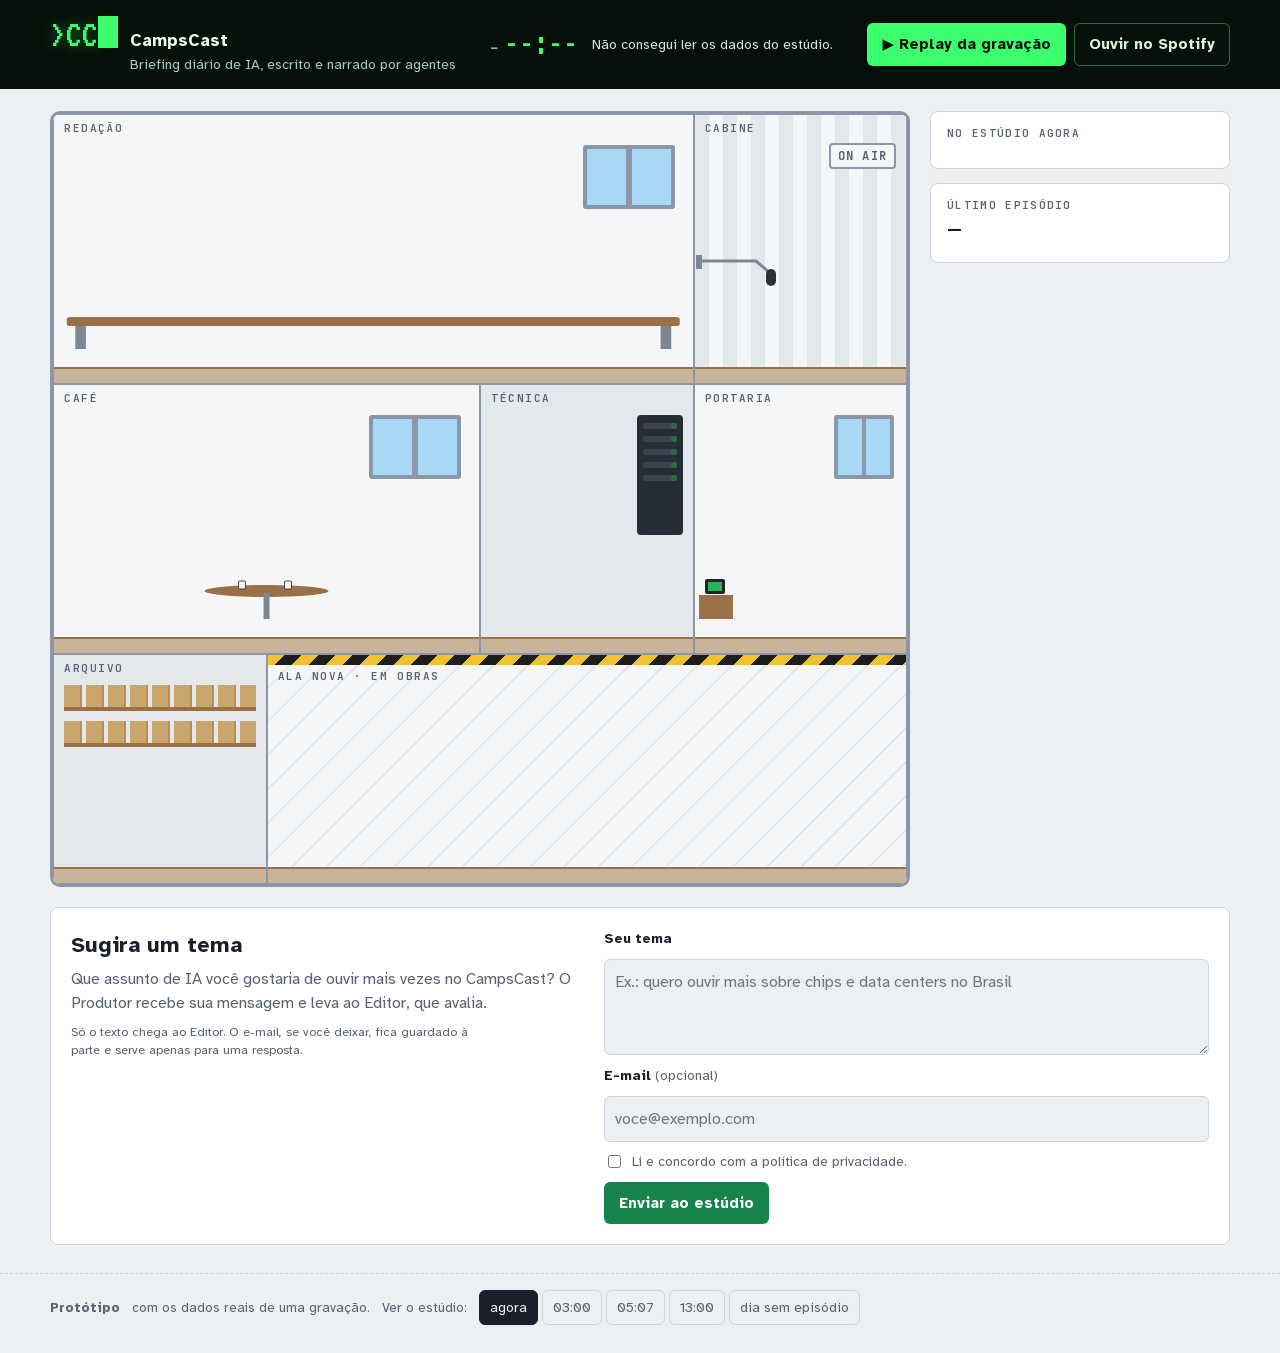
==== commit 503ce28f: "Site sem pedir nada ao Google, e o balão da portaria inteiro A página de privacidade promete que não" ====
--- a/site/index.html
+++ b/site/index.html
@@ -6,9 +6,7 @@
 <!-- página -->
 <title>Estúdio CampsCast</title>
 <meta name="claude:viewport-fit-sides" content="cover">
-<link rel="preconnect" href="https://fonts.googleapis.com">
-<link rel="preconnect" href="https://fonts.gstatic.com" crossorigin>
-<link rel="stylesheet" href="https://fonts.googleapis.com/css2?family=Atkinson+Hyperlegible:ital,wght@0,400;0,700;1,400&family=JetBrains+Mono:wght@400;600&family=VT323&display=swap">
+<link rel="stylesheet" href="fontes/fontes.css">
 <style>
 /* O site é o estúdio: uma maquete em corte, salas lado a lado, que muda com o
    relógio de São Paulo. A faixa do topo é o terminal da capa (> CC), igual nos
--- a/site/fontes/fontes.css
+++ b/site/fontes/fontes.css
@@ -0,0 +1,96 @@
+/* Fontes servidas pelo próprio site: pedi-las ao Google entregaria o IP de
+   quem visita, e a página de privacidade promete que não há rastreamento.
+   Atkinson Hyperlegible, JetBrains Mono e VT323, sob a SIL Open Font License
+   1.1 (OFL-*.txt nesta pasta); só os subconjuntos latin e latin-ext, baixados
+   de fonts.googleapis.com em 01/11/2026. */
+
+/* Atkinson Hyperlegible · latin-ext */
+@font-face {
+  font-family: 'Atkinson Hyperlegible';
+  font-style: italic;
+  font-weight: 400;
+  font-display: swap;
+  src: url(atkinson-hyperlegible-italic-400-latin-ext.woff2) format('woff2');
+  unicode-range: U+0100-02BA, U+02BD-02C5, U+02C7-02CC, U+02CE-02D7, U+02DD-02FF, U+0304, U+0308, U+0329, U+1D00-1DBF, U+1E00-1E9F, U+1EF2-1EFF, U+2020, U+20A0-20AB, U+20AD-20C4, U+2113, U+2C60-2C7F, U+A720-A7FF;
+}
+/* Atkinson Hyperlegible · latin */
+@font-face {
+  font-family: 'Atkinson Hyperlegible';
+  font-style: italic;
+  font-weight: 400;
+  font-display: swap;
+  src: url(atkinson-hyperlegible-italic-400-latin.woff2) format('woff2');
+  unicode-range: U+0000-00FF, U+0131, U+0152-0153, U+02BB-02BC, U+02C6, U+02DA, U+02DC, U+0304, U+0308, U+0329, U+2000-206F, U+20AC, U+2122, U+2191, U+2193, U+2212, U+2215, U+FEFF, U+FFFD;
+}
+/* Atkinson Hyperlegible · latin-ext */
+@font-face {
+  font-family: 'Atkinson Hyperlegible';
+  font-style: normal;
+  font-weight: 400;
+  font-display: swap;
+  src: url(atkinson-hyperlegible-normal-400-latin-ext.woff2) format('woff2');
+  unicode-range: U+0100-02BA, U+02BD-02C5, U+02C7-02CC, U+02CE-02D7, U+02DD-02FF, U+0304, U+0308, U+0329, U+1D00-1DBF, U+1E00-1E9F, U+1EF2-1EFF, U+2020, U+20A0-20AB, U+20AD-20C4, U+2113, U+2C60-2C7F, U+A720-A7FF;
+}
+/* Atkinson Hyperlegible · latin */
+@font-face {
+  font-family: 'Atkinson Hyperlegible';
+  font-style: normal;
+  font-weight: 400;
+  font-display: swap;
+  src: url(atkinson-hyperlegible-normal-400-latin.woff2) format('woff2');
+  unicode-range: U+0000-00FF, U+0131, U+0152-0153, U+02BB-02BC, U+02C6, U+02DA, U+02DC, U+0304, U+0308, U+0329, U+2000-206F, U+20AC, U+2122, U+2191, U+2193, U+2212, U+2215, U+FEFF, U+FFFD;
+}
+/* Atkinson Hyperlegible · latin-ext */
+@font-face {
+  font-family: 'Atkinson Hyperlegible';
+  font-style: normal;
+  font-weight: 700;
+  font-display: swap;
+  src: url(atkinson-hyperlegible-normal-700-latin-ext.woff2) format('woff2');
+  unicode-range: U+0100-02BA, U+02BD-02C5, U+02C7-02CC, U+02CE-02D7, U+02DD-02FF, U+0304, U+0308, U+0329, U+1D00-1DBF, U+1E00-1E9F, U+1EF2-1EFF, U+2020, U+20A0-20AB, U+20AD-20C4, U+2113, U+2C60-2C7F, U+A720-A7FF;
+}
+/* Atkinson Hyperlegible · latin */
+@font-face {
+  font-family: 'Atkinson Hyperlegible';
+  font-style: normal;
+  font-weight: 700;
+  font-display: swap;
+  src: url(atkinson-hyperlegible-normal-700-latin.woff2) format('woff2');
+  unicode-range: U+0000-00FF, U+0131, U+0152-0153, U+02BB-02BC, U+02C6, U+02DA, U+02DC, U+0304, U+0308, U+0329, U+2000-206F, U+20AC, U+2122, U+2191, U+2193, U+2212, U+2215, U+FEFF, U+FFFD;
+}
+/* JetBrains Mono · latin-ext */
+@font-face {
+  font-family: 'JetBrains Mono';
+  font-style: normal;
+  font-weight: 400 700;
+  font-display: swap;
+  src: url(jetbrains-mono-normal-400-700-latin-ext.woff2) format('woff2');
+  unicode-range: U+0100-02BA, U+02BD-02C5, U+02C7-02CC, U+02CE-02D7, U+02DD-02FF, U+0304, U+0308, U+0329, U+1D00-1DBF, U+1E00-1E9F, U+1EF2-1EFF, U+2020, U+20A0-20AB, U+20AD-20C4, U+2113, U+2C60-2C7F, U+A720-A7FF;
+}
+/* JetBrains Mono · latin */
+@font-face {
+  font-family: 'JetBrains Mono';
+  font-style: normal;
+  font-weight: 400 700;
+  font-display: swap;
+  src: url(jetbrains-mono-normal-400-700-latin.woff2) format('woff2');
+  unicode-range: U+0000-00FF, U+0131, U+0152-0153, U+02BB-02BC, U+02C6, U+02DA, U+02DC, U+0304, U+0308, U+0329, U+2000-206F, U+20AC, U+2122, U+2191, U+2193, U+2212, U+2215, U+FEFF, U+FFFD;
+}
+/* VT323 · latin-ext */
+@font-face {
+  font-family: 'VT323';
+  font-style: normal;
+  font-weight: 400;
+  font-display: swap;
+  src: url(vt323-normal-400-latin-ext.woff2) format('woff2');
+  unicode-range: U+0100-02BA, U+02BD-02C5, U+02C7-02CC, U+02CE-02D7, U+02DD-02FF, U+0304, U+0308, U+0329, U+1D00-1DBF, U+1E00-1E9F, U+1EF2-1EFF, U+2020, U+20A0-20AB, U+20AD-20C4, U+2113, U+2C60-2C7F, U+A720-A7FF;
+}
+/* VT323 · latin */
+@font-face {
+  font-family: 'VT323';
+  font-style: normal;
+  font-weight: 400;
+  font-display: swap;
+  src: url(vt323-normal-400-latin.woff2) format('woff2');
+  unicode-range: U+0000-00FF, U+0131, U+0152-0153, U+02BB-02BC, U+02C6, U+02DA, U+02DC, U+0304, U+0308, U+0329, U+2000-206F, U+20AC, U+2122, U+2191, U+2193, U+2212, U+2215, U+FEFF, U+FFFD;
+}
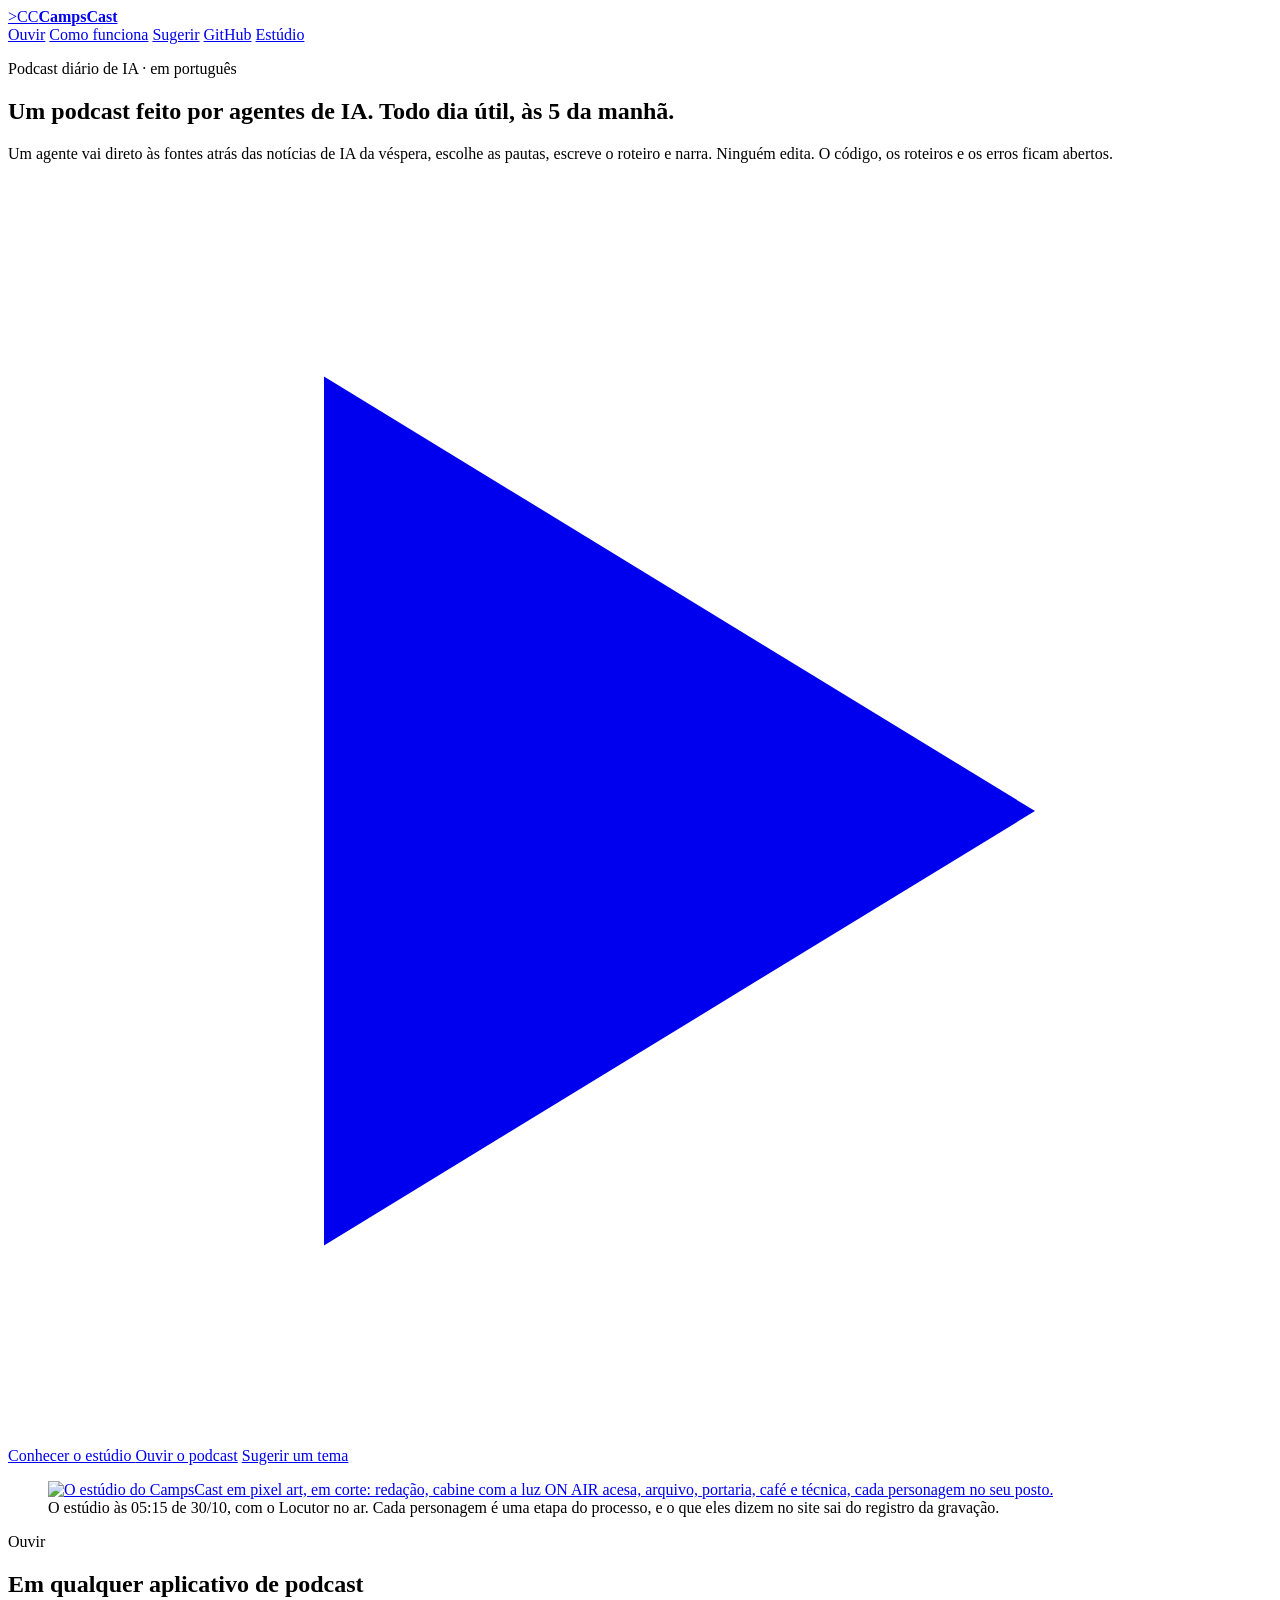
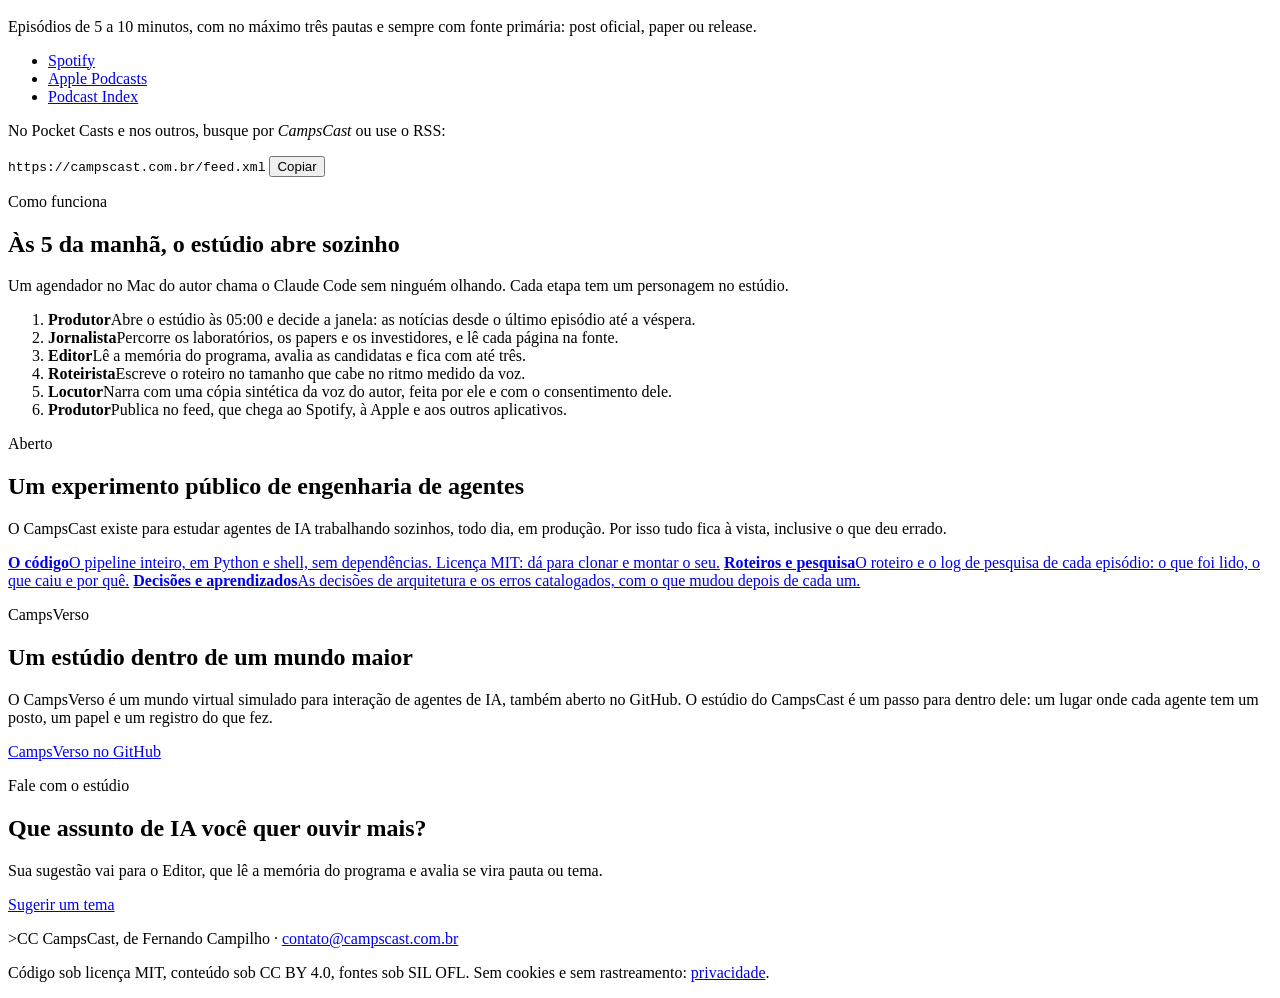
==== commit 4dbad854: "Site com capa: o estúdio fica a um clique, atrás de quem explica o projeto Quem chega por um link do" ====
--- a/site/index.html
+++ b/site/index.html
@@ -3,826 +3,148 @@
 <head>
 <meta charset="utf-8">
 <meta name="viewport" content="width=device-width, initial-scale=1, viewport-fit=cover">
-<!-- página -->
-<title>Estúdio CampsCast</title>
-<meta name="claude:viewport-fit-sides" content="cover">
-<link rel="stylesheet" href="fontes/fontes.css">
-<style>
-/* O site é o estúdio: uma maquete em corte, salas lado a lado, que muda com o
-   relógio de São Paulo. A faixa do topo é o terminal da capa (> CC), igual nos
-   dois temas; o resto segue o tema de quem visita. */
-:root {
-  --bg: #edf0f3; --fg: #18202b; --muted: #576272; --line: #cdd5de; --card: #ffffff;
-  --accent: #17834a; --accent-fg: #ffffff; --onair: #cf3434;
-  --crt-bg: #06100a; --crt-fg: #3cff6e; --crt-dim: #1d7a3a;
-  --parede: #f4f6f8; --parede-2: #e3e8ed; --contorno: #8b97a6; --piso: #c8b49a; --madeira: #9c7047;
-  --metal: #7c8796; --vidro-dia: #a9d8f6; --vidro-noite: #0e1a36; --balao-bg: #ffffff; --balao-fg: #18202b;
-  --pele: #efc6a0; --sombra: rgba(8, 14, 30, .58);
-  --c-produtor: #d8962c; --c-editor: #7a5fd0; --c-jornalista: #2a86cf; --c-roteirista: #cf4a77;
-  --c-locutor: #23a184; --c-vigia: #55657a; --c-arquivista: #8a6d3b;
-  --c-checador: #b8433a; --c-artista: #c77d1e; --c-marketing: #3e7fa6; --fita-obra: #f2c230;
-  --f-corpo: "Atkinson Hyperlegible", "Segoe UI", system-ui, sans-serif;
-  --f-mono: "JetBrains Mono", ui-monospace, "SF Mono", Menlo, monospace;
-  --f-crt: "VT323", "JetBrains Mono", ui-monospace, monospace;
-}
-@media (prefers-color-scheme: dark) { :root:not([data-theme="light"]) {
-  --bg: #0e1217; --fg: #e3e7ed; --muted: #98a3b2; --line: #26303b; --card: #151b22;
-  --accent: #3ad66d; --accent-fg: #06110a; --onair: #ff5c5c;
-  --parede: #1b222b; --parede-2: #222a34; --contorno: #3d4957; --piso: #3b3229; --madeira: #6d5037;
-  --metal: #5a6573; --vidro-dia: #6fa9cf; --vidro-noite: #0a1328; --balao-bg: #f3f5f7; --balao-fg: #121820;
-  --sombra: rgba(0, 0, 0, .62); color-scheme: dark;
-} }
-:root[data-theme="dark"] {
-  --bg: #0e1217; --fg: #e3e7ed; --muted: #98a3b2; --line: #26303b; --card: #151b22;
-  --accent: #3ad66d; --accent-fg: #06110a; --onair: #ff5c5c;
-  --parede: #1b222b; --parede-2: #222a34; --contorno: #3d4957; --piso: #3b3229; --madeira: #6d5037;
-  --metal: #5a6573; --vidro-dia: #6fa9cf; --vidro-noite: #0a1328; --balao-bg: #f3f5f7; --balao-fg: #121820;
-  --sombra: rgba(0, 0, 0, .62); color-scheme: dark;
-}
-* { box-sizing: border-box; }
-[hidden] { display: none !important; }
-body { margin: 0; background: var(--bg); color: var(--fg); font: 16px/1.5 var(--f-corpo); }
-a { color: var(--accent); }
-button { font: inherit; color: inherit; }
-:focus-visible { outline: 3px solid var(--accent); outline-offset: 2px; }
-.gutter { padding-left: max(16px, env(safe-area-inset-left, 0px)); padding-right: max(16px, env(safe-area-inset-right, 0px)); }
-.largura { max-width: 1180px; margin: 0 auto; }
-.mono { font-family: var(--f-mono); font-variant-numeric: tabular-nums; }
-
-/* faixa do terminal */
-.topo { background: var(--crt-bg); color: #d7f5df; padding-block: 14px; }
-.topo .largura { display: flex; flex-wrap: wrap; gap: 12px 24px; align-items: center; justify-content: space-between; }
-.marca { display: flex; align-items: baseline; gap: 12px; min-width: 0; }
-.logo { font: 40px/1 var(--f-crt); color: var(--crt-fg); text-shadow: 0 0 12px rgba(60, 255, 110, .45); white-space: nowrap; }
-.logo .cursor { display: inline-block; width: .5em; height: .8em; background: var(--crt-fg); vertical-align: -.05em; animation: pisca 1.1s steps(1) infinite; }
-.marca p { margin: 0; font-size: 14px; color: #a9cdb4; }
-.marca strong { color: #eafff0; font-size: 17px; display: block; }
-.relogio { display: flex; align-items: center; gap: 14px; flex-wrap: wrap; }
-.hora { font: 34px/1 var(--f-crt); color: var(--crt-fg); letter-spacing: .02em; }
-.hora small { font-size: 20px; color: #7fbf92; margin-right: 6px; }
-.estado { font-size: 14px; color: #cfe9d7; max-width: 30ch; }
-.botoes { display: flex; gap: 8px; flex-wrap: wrap; }
-.btn { display: inline-flex; align-items: center; gap: 8px; border-radius: 6px; padding: 9px 14px; font-weight: 700; font-size: 15px; text-decoration: none; cursor: pointer; border: 1px solid transparent; }
-.btn-crt { background: var(--crt-fg); color: #04120a; }
-.btn-crt:hover { background: #7dff9f; }
-.btn-linha { background: transparent; color: #d7f5df; border-color: #2f6b43; }
-.btn-linha:hover { border-color: var(--crt-fg); }
-
-/* faixa do replay */
-.replay { background: var(--card); border-bottom: 1px solid var(--line); padding-block: 10px; position: sticky; top: env(safe-area-inset-top, 0px); z-index: 20; }
-.replay .largura { display: grid; gap: 8px; }
-.replay-linha { display: flex; flex-wrap: wrap; align-items: center; gap: 8px 14px; }
-.selo { font: 600 12px/1 var(--f-mono); letter-spacing: .12em; text-transform: uppercase; background: var(--onair); color: #fff; padding: 5px 8px; border-radius: 4px; }
-.replay-info { font-size: 14px; color: var(--muted); margin: 0; }
-.replay-hora { font: 600 15px var(--f-mono); }
-.ctl { border: 1px solid var(--line); background: var(--bg); border-radius: 6px; padding: 6px 10px; cursor: pointer; font-size: 14px; }
-.ctl[aria-pressed="true"] { background: var(--fg); color: var(--bg); border-color: var(--fg); }
-.ctl-grupo { display: inline-flex; gap: 4px; }
-#trilha { width: 100%; accent-color: var(--onair); }
-.capitulos { display: flex; gap: 6px; flex-wrap: wrap; }
-.capitulos button { font-size: 13px; padding: 4px 9px; border-radius: 999px; border: 1px solid var(--line); background: transparent; cursor: pointer; display: inline-flex; gap: 6px; align-items: center; }
-.capitulos button.atual { border-color: var(--fg); font-weight: 700; }
-.ponto { width: 9px; height: 9px; border-radius: 50%; background: var(--cor, var(--muted)); flex: none; }
-
-/* o estúdio */
-main { padding-block: 22px 8px; }
-.cena { display: grid; grid-template-columns: minmax(0, 1fr) 300px; gap: 20px; align-items: start; }
-.estudio { display: grid; gap: 0; grid-template-columns: repeat(4, minmax(0, 1fr));
-  grid-template-areas: "redacao redacao redacao cabine" "cafe cafe tecnica portaria" "arquivo obras obras obras";
-  border: 3px solid var(--contorno); border-radius: 10px; overflow: hidden; background: var(--contorno); }
-.sala { position: relative; min-height: 270px; background: var(--parede); border: 1.5px solid var(--contorno);
-  display: flex; flex-direction: column; justify-content: flex-end; overflow: hidden; }
-.sala[data-sala="redacao"] { grid-area: redacao; }
-.sala[data-sala="cabine"] { grid-area: cabine; background: repeating-linear-gradient(90deg, var(--parede-2) 0 14px, var(--parede) 14px 28px); }
-.sala[data-sala="cafe"] { grid-area: cafe; }
-.sala[data-sala="tecnica"] { grid-area: tecnica; background: var(--parede-2); }
-.sala[data-sala="portaria"] { grid-area: portaria; }
-.sala[data-sala="arquivo"] { grid-area: arquivo; background: var(--parede-2); min-height: 230px; }
-.sala[data-sala="obras"] { grid-area: obras; min-height: 230px;
-  background: repeating-linear-gradient(135deg, transparent 0 22px, var(--parede-2) 22px 24px), var(--parede); }
-.sala[data-sala="obras"]::before { content: ""; position: absolute; left: 0; right: 0; top: 0; height: 10px; z-index: 3;
-  background: repeating-linear-gradient(135deg, var(--fita-obra) 0 12px, #1d1d1d 12px 24px); }
-.sala[data-sala="obras"] .placa { top: 16px; }
-.estantes { position: absolute; top: 30px; left: 10px; right: 10px; display: grid; gap: 10px; z-index: 0; }
-.estantes i { display: block; height: 26px; border-bottom: 4px solid var(--madeira);
-  background: repeating-linear-gradient(90deg, #c9a66b 0 16px, #b58f55 16px 18px, transparent 18px 22px); }
-.pers.em-breve svg { filter: grayscale(1); opacity: .55; }
-.pers.em-breve .situ { background: var(--fita-obra); color: #1d1d1d; font-weight: 700; border-radius: 3px; padding: 1px 5px; margin-top: 2px; }
-.balao .nota-log { display: block; margin-top: 4px; padding-top: 4px; border-top: 1px dashed var(--muted); font-style: normal; font-size: 12px; }
-.balao .nota-log b { font: 600 10px/1 var(--f-mono); letter-spacing: .06em; text-transform: uppercase; margin-right: 4px; }
-.placa { position: absolute; top: 8px; left: 10px; font: 600 11px/1 var(--f-mono); letter-spacing: .14em; text-transform: uppercase; color: var(--muted); z-index: 3; }
-.piso { height: 16px; background: var(--piso); border-top: 2px solid var(--madeira); flex: none; position: relative; z-index: 2; }
-.palco { position: relative; z-index: 1; display: flex; flex-wrap: wrap; justify-content: space-evenly; align-items: flex-end; gap: 2px 4px; padding: 0 6px; min-height: 104px; }
-.janela { position: absolute; top: 30px; width: 92px; height: 64px; border: 4px solid var(--contorno); border-radius: 3px; background: var(--vidro-dia); z-index: 0; overflow: hidden; }
-.sala[data-sala="portaria"] .palco { justify-content: flex-end; padding-right: 18%; }
-.janela::after { content: ""; position: absolute; inset: 0; background: linear-gradient(90deg, transparent 47%, var(--contorno) 47% 53%, transparent 53%); }
-.sala[data-sala="redacao"] .janela { right: 18px; }
-.sala[data-sala="cafe"] .janela { right: 18px; }
-.sala[data-sala="portaria"] .janela { right: 12px; width: 60px; }
-.moveis { position: absolute; left: 0; right: 0; bottom: 34px; z-index: 0; pointer-events: none; }
-.moveis svg { display: block; width: 100%; height: 40px; }
-.onair { position: absolute; top: 28px; right: 10px; font: 700 12px/1 var(--f-mono); letter-spacing: .1em; padding: 5px 7px; border-radius: 4px; border: 2px solid var(--contorno); color: var(--muted); background: var(--parede); z-index: 3; }
-.onair.aceso { background: var(--onair); border-color: var(--onair); color: #fff; box-shadow: 0 0 16px var(--onair); }
-.mic { position: absolute; left: 0; bottom: 92px; width: 92px; height: 40px; z-index: 2; pointer-events: none; }
-.rack { position: absolute; top: 30px; right: 10px; width: 46px; height: 120px; background: #262d36; border-radius: 4px; padding: 8px 6px; display: grid; gap: 7px; align-content: start; z-index: 0; }
-.rack i { display: block; height: 6px; border-radius: 2px; background: #3a4450; }
-.rack i::after { content: ""; display: block; width: 6px; height: 6px; border-radius: 50%; background: #2c6b3e; margin-left: auto; }
-.estudio .sala[data-sala="tecnica"].ativa .rack i::after { background: #45ff7a; animation: pisca .5s steps(1) infinite; }
-.rack i:nth-child(2)::after { animation-delay: .2s !important; } .rack i:nth-child(3)::after { animation-delay: .35s !important; }
-.aviso-sala { position: absolute; top: 34px; left: 10px; right: 120px; font-size: 13px; color: var(--muted); z-index: 3; }
-
-/* personagens */
-.pers { position: relative; border: 0; background: none; padding: 0 0 2px; width: 62px; cursor: pointer; display: grid; justify-items: center; gap: 0; }
-.pers svg { width: 52px; height: 70px; display: block; transition: transform .3s; }
-.pers .nome { font-size: 12px; font-weight: 700; line-height: 1.1; }
-.pers .situ { font-size: 10.5px; color: var(--muted); line-height: 1.15; min-height: 1.15em; text-align: center; }
-.pers:hover svg { transform: translateY(-3px); }
-.pers.ativo svg { animation: trabalha 1.2s ease-in-out infinite; }
-.pers.ativo .nome { color: var(--fg); text-decoration: underline 3px var(--cor); text-underline-offset: 3px; }
-.pers.parado { opacity: .72; }
-.balao { position: absolute; z-index: 4; max-width: min(250px, calc(100% - 16px)); background: var(--balao-bg); color: var(--balao-fg);
-  border: 2px solid var(--fg); border-radius: 12px; padding: 7px 10px; font-size: 13.5px; line-height: 1.32;
-  box-shadow: 3px 3px 0 var(--sombra); display: -webkit-box; -webkit-line-clamp: 6; -webkit-box-orient: vertical; overflow: hidden; }
-.balao.fala { font-style: italic; }
-.balao.fala::before { content: "“"; } .balao.fala::after { content: "”"; }
-.balao .quem { display: block; font: 600 10.5px/1.3 var(--f-mono); font-style: normal; letter-spacing: .06em; text-transform: uppercase; color: var(--cor); }
-.balao-rabo { position: absolute; z-index: 5; width: 14px; height: 14px; background: var(--balao-bg); border-right: 2px solid var(--fg); border-bottom: 2px solid var(--fg); transform: rotate(45deg); }
-
-/* períodos do dia */
-.estudio[data-periodo="noite"] .janela, .estudio[data-periodo="folga-noite"] .janela { background: radial-gradient(circle at 30% 30%, #fff 0 1px, transparent 1.5px), radial-gradient(circle at 70% 60%, #fff 0 1px, transparent 1.5px), var(--vidro-noite); }
-.estudio[data-periodo="gravando"] .janela { background: linear-gradient(180deg, #13224a 0%, #3b3b7a 55%, #e0875a 100%); }
-.estudio[data-periodo="noite"] .sala:not([data-sala="portaria"])::after,
-.estudio[data-periodo="folga-noite"] .sala:not([data-sala="portaria"])::after { content: ""; position: absolute; inset: 0; background: var(--sombra); z-index: 6; pointer-events: none; }
-.estudio[data-periodo="folga"] .sala:not([data-sala="portaria"])::after { content: ""; position: absolute; inset: 0; background: var(--sombra); opacity: .35; z-index: 6; pointer-events: none; }
-.estudio.em-replay { box-shadow: 0 0 0 4px var(--onair); }
-
-/* o que está acontecendo */
-.lado { display: grid; gap: 14px; }
-.cartao { background: var(--card); border: 1px solid var(--line); border-radius: 8px; padding: 14px 16px; min-width: 0; }
-.cartao h2 { font-size: 15px; margin: 0 0 8px; text-wrap: balance; }
-.rotulo { font: 600 11px/1.3 var(--f-mono); letter-spacing: .12em; text-transform: uppercase; color: var(--muted); margin: 0 0 6px; }
-.fita { list-style: none; margin: 0; padding: 0; display: grid; gap: 8px; font-size: 14px; }
-.fita li { display: grid; grid-template-columns: auto minmax(0, 1fr); gap: 2px 8px; }
-.fita time { font: 12px/1.6 var(--f-mono); color: var(--muted); }
-.fita .q { font-weight: 700; color: var(--fg); }
-.fita .q .ponto { display: inline-block; margin-right: 5px; }
-.fita .t { grid-column: 2; overflow-wrap: anywhere; }
-.fita .t.fala { font-style: italic; }
-.nota { font-size: 12.5px; color: var(--muted); margin: 8px 0 0; }
-.ep-titulo { font-size: 17px; font-weight: 700; margin: 0 0 6px; line-height: 1.3; text-wrap: balance; }
-
-/* fale com o editor */
-.form-editor { padding-block: 12px 28px; }
-.form-editor .cartao { display: grid; grid-template-columns: minmax(0, 1fr) minmax(0, 1.2fr); gap: 18px 28px; padding: 20px; }
-.form-editor h2 { font-size: 22px; margin: 0 0 6px; }
-.form-editor p { margin: 0 0 8px; color: var(--muted); max-width: 52ch; }
-form { display: grid; gap: 10px; min-width: 0; }
-label { font-weight: 700; font-size: 14px; }
-textarea, input[type="email"] { width: 100%; font: inherit; color: var(--fg); background: var(--bg); border: 1px solid var(--line); border-radius: 6px; padding: 10px; }
-textarea { min-height: 96px; resize: vertical; }
-.check { display: flex; gap: 8px; align-items: flex-start; font-weight: 400; font-size: 13.5px; color: var(--muted); }
-.btn-acao { background: var(--accent); color: var(--accent-fg); justify-self: start; }
-.resposta { font-size: 14px; border-left: 3px solid var(--accent); padding: 6px 10px; background: var(--bg); }
-
-/* ficha do personagem */
-.ficha-fundo { position: fixed; inset: 0; background: rgba(5, 10, 18, .45); z-index: 40; }
-.ficha { position: fixed; z-index: 41; top: 0; right: 0; bottom: 0; width: min(480px, 100%); background: var(--card); border-left: 1px solid var(--line);
-  display: flex; flex-direction: column; padding-top: env(safe-area-inset-top, 0px); padding-bottom: env(safe-area-inset-bottom, 0px); padding-right: env(safe-area-inset-right, 0px); }
-.ficha-topo { display: grid; grid-template-columns: auto minmax(0, 1fr) auto; gap: 12px; align-items: center; padding: 16px 18px 10px; border-bottom: 1px solid var(--line); }
-.ficha-topo svg { width: 46px; height: 62px; }
-.ficha-topo h2 { margin: 0; font-size: 21px; }
-.ficha-topo p { margin: 0; font-size: 13.5px; color: var(--muted); }
-.fechar { border: 1px solid var(--line); background: var(--bg); border-radius: 6px; width: 38px; height: 38px; cursor: pointer; font-size: 20px; line-height: 1; }
-.abas { display: flex; gap: 4px; padding: 10px 18px 0; border-bottom: 1px solid var(--line); overflow-x: auto; }
-.abas button { border: 0; background: none; padding: 8px 10px; cursor: pointer; font-size: 14px; border-bottom: 3px solid transparent; white-space: nowrap; }
-.abas button[aria-selected="true"] { border-bottom-color: var(--cor); font-weight: 700; }
-.ficha-corpo { overflow-y: auto; padding: 14px 18px 24px; display: grid; gap: 14px; align-content: start; font-size: 14.5px; }
-.ficha-corpo h3 { font-size: 14px; margin: 6px 0 0; }
-.agora { background: var(--bg); border-radius: 8px; padding: 10px 12px; }
-.por-tras { font-size: 13px; color: var(--muted); }
-details { border: 1px solid var(--line); border-radius: 6px; padding: 8px 10px; }
-summary { cursor: pointer; font-weight: 700; font-size: 14px; }
-.instr { white-space: pre-wrap; font: 12.5px/1.55 var(--f-mono); margin: 8px 0 0; overflow-wrap: anywhere; }
-.lista { list-style: none; margin: 0; padding: 0; display: grid; gap: 7px; }
-.lista li { overflow-wrap: anywhere; }
-.fechada { color: var(--onair); font-weight: 700; }
-.roteiro p { margin: 0 0 10px; max-width: 65ch; }
-.numeros { display: grid; grid-template-columns: repeat(auto-fit, minmax(96px, 1fr)); gap: 8px; }
-.numeros div { background: var(--bg); border-radius: 6px; padding: 8px 10px; }
-.numeros b { display: block; font: 600 20px/1.1 var(--f-mono); }
-.numeros span { font-size: 12px; color: var(--muted); }
-
-/* rodapé do protótipo */
-.prototipo { border-top: 1px dashed var(--line); padding-block: 16px 28px; font-size: 13.5px; color: var(--muted); }
-.prototipo .largura { display: flex; flex-wrap: wrap; gap: 8px 12px; align-items: center; }
-
-@keyframes pisca { 50% { opacity: 0; } }
-@keyframes trabalha { 0%, 100% { transform: translateY(0); } 50% { transform: translateY(-3px); } }
-@media (prefers-reduced-motion: reduce) { *, *::before, *::after { animation: none !important; transition: none !important; } }
-
-@media (max-width: 980px) {
-  .cena { grid-template-columns: minmax(0, 1fr); }
-  .lado { grid-template-columns: repeat(auto-fit, minmax(260px, 1fr)); }
-}
-@media (max-width: 720px) {
-  .estudio { grid-template-columns: repeat(2, minmax(0, 1fr));
-    grid-template-areas: "redacao redacao" "cabine tecnica" "cafe cafe" "portaria portaria" "arquivo arquivo" "obras obras"; }
-  .sala { min-height: 250px; }
-  .form-editor .cartao { grid-template-columns: minmax(0, 1fr); }
-  .logo { font-size: 34px; } .hora { font-size: 28px; }
-  .janela { width: 70px; height: 50px; }
-  .replay { padding-block: 8px; }
-  .replay .largura { gap: 6px; }
-  .replay-info { display: none; }
-  .replay .ctl { padding: 5px 8px; font-size: 13px; }
-  .capitulos { flex-wrap: nowrap; overflow-x: auto; padding-bottom: 4px; }
-  .capitulos button { white-space: nowrap; }
-  .ficha { top: auto; height: 86%; width: 100%; border-left: 0; border-top: 1px solid var(--line); border-radius: 14px 14px 0 0; padding-left: env(safe-area-inset-left, 0px); }
-}
-@media (max-width: 400px) {
-  .pers { width: 54px; } .pers svg { width: 46px; height: 62px; }
-  .aviso-sala { right: 10px; top: 104px; }
-}
-</style>
+<title>CampsCast · podcast diário de IA, feito por agentes</title>
+<meta name="description" content="Podcast diário de IA em português. Um agente pesquisa as notícias direto nas fontes, escreve o roteiro e narra, todo dia útil às 5 da manhã. Código, roteiros e erros abertos no GitHub.">
+<meta name="theme-color" content="#07090c">
+<meta property="og:type" content="website">
+<meta property="og:locale" content="pt_BR">
+<meta property="og:site_name" content="CampsCast">
+<meta property="og:title" content="CampsCast · podcast diário de IA, feito por agentes">
+<meta property="og:description" content="Um agente pesquisa, escreve e narra as notícias de IA da véspera, todo dia útil às 5 da manhã. Veja o estúdio trabalhando.">
+<meta property="og:url" content="https://campscast.com.br/">
+<meta property="og:image" content="https://campscast.com.br/capa/estudio-no-ar.png">
+<meta property="og:image:width" content="2560">
+<meta property="og:image:height" content="1440">
+<meta name="twitter:card" content="summary_large_image">
+<link rel="alternate" type="application/rss+xml" title="CampsCast" href="/feed.xml">
+<link rel="stylesheet" href="/fontes/fontes.css">
+<link rel="stylesheet" href="/capa/capa.css">
 </head>
 <body>
 
-<header class="topo gutter">
-  <div class="largura">
-    <div class="marca">
-      <span class="logo" aria-hidden="true">&gt;CC<span class="cursor"></span></span>
-      <p><strong>CampsCast</strong>Briefing diário de IA, escrito e narrado por agentes</p>
-    </div>
-    <div class="relogio">
-      <div class="hora mono" id="hora" aria-live="off"><small id="dia-semana">—</small><span id="hhmm">--:--</span></div>
-      <div class="estado" id="estado">Abrindo o estúdio…</div>
-    </div>
-    <div class="botoes">
-      <button class="btn btn-crt" id="btn-replay" type="button">▶ Replay da gravação</button>
-      <a class="btn btn-linha" href="https://open.spotify.com/show/5toSeNQlZxjbCAFPA1gAuJ" target="_blank" rel="noopener">Ouvir no Spotify</a>
-    </div>
+<header class="nav gutter">
+  <div class="largura nav-linha">
+    <a class="marca" href="/" aria-label="CampsCast, início"><span class="cc" aria-hidden="true">&gt;CC<i></i></span><strong>CampsCast</strong></a>
+    <nav aria-label="Principal">
+      <a class="nav-link" href="#ouvir">Ouvir</a>
+      <a class="nav-link" href="#como">Como funciona</a>
+      <a class="nav-link" href="/sugestao/">Sugerir</a>
+      <a class="nav-link" href="https://github.com/campilho/CampsCast">GitHub</a>
+      <a class="btn btn-crt btn-p" href="/estudio/">Estúdio</a>
+    </nav>
   </div>
 </header>
 
-<section class="replay gutter" id="faixa-replay" hidden aria-label="Controles do replay">
-  <div class="largura">
-    <div class="replay-linha">
-      <span class="selo">Replay</span>
-      <span class="replay-hora" id="replay-hora">--:--:--</span>
-      <button class="ctl" id="btn-pausa" type="button" aria-label="Pausar">❚❚</button>
-      <span class="ctl-grupo" role="group" aria-label="Velocidade">
-        <button class="ctl" type="button" data-vel="real" aria-pressed="false">Tempo real</button>
-        <button class="ctl" type="button" data-vel="acelerado" aria-pressed="true">Acelerado</button>
-        <button class="ctl" type="button" data-vel="rapido" aria-pressed="false">Rápido</button>
-      </span>
-      <button class="ctl" id="btn-sair" type="button">Sair do replay</button>
+<main>
+  <section class="hero gutter" aria-labelledby="titulo">
+    <div class="largura">
+      <p class="sobre">Podcast diário de IA · em português</p>
+      <h1 id="titulo">Um podcast feito por agentes de IA. <span>Todo dia útil, às 5 da manhã.</span></h1>
+      <p class="lead">Um agente vai direto às fontes atrás das notícias de IA da véspera, escolhe as pautas, escreve o roteiro e narra. Ninguém edita. O código, os roteiros e os erros ficam abertos.</p>
+      <div class="acoes">
+        <a class="btn btn-crt" href="/estudio/">
+          <svg class="icone" viewBox="0 0 16 16" aria-hidden="true"><path d="M4 2.5v11l9-5.5z" fill="currentColor"/></svg>
+          Conhecer o estúdio
+        </a>
+        <a class="btn btn-linha" href="#ouvir">Ouvir o podcast</a>
+        <a class="btn btn-linha" href="/sugestao/">Sugerir um tema</a>
+      </div>
+      <figure class="vitrine">
+        <a href="/estudio/" aria-label="Entrar no estúdio">
+          <img class="pixel" src="/capa/estudio-no-ar.png" width="2560" height="1440"
+               alt="O estúdio do CampsCast em pixel art, em corte: redação, cabine com a luz ON AIR acesa, arquivo, portaria, café e técnica, cada personagem no seu posto.">
+        </a>
+        <figcaption>O estúdio às 05:15 de 30/10, com o Locutor no ar. Cada personagem é uma etapa do processo, e o que eles dizem no site sai do registro da gravação.</figcaption>
+      </figure>
     </div>
-    <p class="replay-info" id="replay-info">—</p>
-    <input type="range" id="trilha" min="0" max="1000" value="0" step="1" aria-label="Momento da gravação">
-    <div class="capitulos" id="capitulos"></div>
-  </div>
-</section>
+  </section>
 
-<main class="gutter">
-  <div class="largura cena">
-    <div class="estudio" id="estudio" data-periodo="dia">
-      <div class="sala" data-sala="redacao">
-        <span class="placa">Redação</span>
-        <span class="janela"></span>
-        <span class="aviso-sala" id="aviso-redacao"></span>
-        <div class="palco"></div>
-        <div class="moveis" aria-hidden="true"><svg viewBox="0 0 300 40" preserveAspectRatio="none"><rect x="6" y="8" width="288" height="9" rx="2" fill="var(--madeira)"/><rect x="10" y="17" width="5" height="23" fill="var(--metal)"/><rect x="285" y="17" width="5" height="23" fill="var(--metal)"/></svg></div>
-        <div class="piso"></div>
+  <section class="gutter faixa" id="ouvir" aria-labelledby="ouvir-titulo">
+    <div class="largura duas">
+      <div>
+        <p class="rotulo">Ouvir</p>
+        <h2 id="ouvir-titulo">Em qualquer aplicativo de podcast</h2>
+        <p>Episódios de 5 a 10 minutos, com no máximo três pautas e sempre com fonte primária: post oficial, paper ou release.</p>
+        <ul class="plataformas">
+          <li><a class="btn btn-plat" href="https://open.spotify.com/show/5toSeNQlZxjbCAFPA1gAuJ">Spotify</a></li>
+          <li><a class="btn btn-plat" href="https://podcasts.apple.com/br/podcast/campscast/id6809631318">Apple Podcasts</a></li>
+          <li><a class="btn btn-plat" href="https://podcastindex.org/search?q=campscast">Podcast Index</a></li>
+        </ul>
+        <p class="nota">No Pocket Casts e nos outros, busque por <i>CampsCast</i> ou use o RSS:</p>
+        <div class="rss">
+          <code id="rss-url">https://campscast.com.br/feed.xml</code>
+          <button class="btn btn-linha btn-p" type="button" id="rss-copiar">Copiar</button>
+        </div>
       </div>
-      <div class="sala" data-sala="cabine">
-        <span class="placa">Cabine</span>
-        <span class="onair" id="onair">ON AIR</span>
-        <div class="palco"></div>
-        <svg class="mic" viewBox="0 0 90 40" aria-hidden="true"><rect x="0" y="4" width="6" height="14" fill="var(--metal)"/><path d="M6 10 L60 10 L74 22" fill="none" stroke="var(--metal)" stroke-width="3"/><rect x="70" y="18" width="10" height="17" rx="5" fill="#2b3138"/></svg>
-        <div class="piso"></div>
-      </div>
-      <div class="sala" data-sala="cafe">
-        <span class="placa">Café</span>
-        <span class="janela"></span>
-        <div class="palco"></div>
-        <div class="moveis" aria-hidden="true"><svg viewBox="0 0 200 40" preserveAspectRatio="xMidYMax meet"><ellipse cx="100" cy="12" rx="62" ry="6" fill="var(--madeira)"/><rect x="97" y="14" width="6" height="26" fill="var(--metal)"/><rect x="72" y="2" width="7" height="8" rx="1" fill="#f4f1ea" stroke="var(--fg)" stroke-width=".8"/><rect x="118" y="2" width="7" height="8" rx="1" fill="#f4f1ea" stroke="var(--fg)" stroke-width=".8"/></svg></div>
-        <div class="piso"></div>
-      </div>
-      <div class="sala" data-sala="tecnica">
-        <span class="placa">Técnica</span>
-        <div class="rack" aria-hidden="true"><i></i><i></i><i></i><i></i><i></i></div>
-        <div class="palco"></div>
-        <div class="piso"></div>
-      </div>
-      <div class="sala" data-sala="portaria">
-        <span class="placa">Portaria</span>
-        <span class="janela"></span>
-        <div class="palco"></div>
-        <div class="moveis" aria-hidden="true"><svg viewBox="0 0 100 40" preserveAspectRatio="xMinYMax meet"><rect x="4" y="16" width="34" height="24" fill="var(--madeira)"/><rect x="10" y="0" width="20" height="15" rx="2" fill="#1d2620"/><rect x="13" y="3" width="14" height="9" fill="#2bd862" opacity=".8"/></svg></div>
-        <div class="piso"></div>
-      </div>
-      <div class="sala" data-sala="arquivo">
-        <span class="placa">Arquivo</span>
-        <div class="estantes" aria-hidden="true"><i></i><i></i></div>
-        <div class="palco"></div>
-        <div class="piso"></div>
-      </div>
-      <div class="sala" data-sala="obras">
-        <span class="placa">Ala nova · em obras</span>
-        <div class="palco"></div>
-        <div class="piso"></div>
+
+      <article class="episodio" id="episodio" aria-labelledby="ep-titulo" hidden>
+        <p class="rotulo">Último episódio</p>
+        <p class="ep-num" id="ep-num"></p>
+        <h3 id="ep-titulo"></h3>
+        <p class="ep-meta" id="ep-meta"></p>
+        <div class="acoes">
+          <a class="btn btn-crt btn-p" href="https://open.spotify.com/show/5toSeNQlZxjbCAFPA1gAuJ">Ouvir no Spotify</a>
+          <a class="btn btn-linha btn-p" id="ep-roteiro" href="https://github.com/campilho/CampsCast/tree/main/episodes">Ler o roteiro</a>
+          <a class="btn btn-linha btn-p" href="/estudio/?replay=1">Ver a gravação</a>
+        </div>
+      </article>
+    </div>
+  </section>
+
+  <section class="gutter" id="como" aria-labelledby="como-titulo">
+    <div class="largura">
+      <p class="rotulo">Como funciona</p>
+      <h2 id="como-titulo">Às 5 da manhã, o estúdio abre sozinho</h2>
+      <p class="intro">Um agendador no Mac do autor chama o Claude Code sem ninguém olhando. Cada etapa tem um personagem no estúdio. <span id="como-fonte"></span></p>
+      <ol class="passos">
+        <li><b>Produtor</b><span>Abre o estúdio às 05:00 e decide a janela: as notícias desde o último episódio até a véspera.</span><em id="n-janela"></em></li>
+        <li><b>Jornalista</b><span>Percorre os laboratórios, os papers e os investidores, e lê cada página na fonte.</span><em id="n-pesquisa"></em></li>
+        <li><b>Editor</b><span>Lê a memória do programa, avalia as candidatas e fica com até três.</span><em id="n-editor"></em></li>
+        <li><b>Roteirista</b><span>Escreve o roteiro no tamanho que cabe no ritmo medido da voz.</span><em id="n-roteiro"></em></li>
+        <li><b>Locutor</b><span>Narra com uma cópia sintética da voz do autor, feita por ele e com o consentimento dele.</span><em id="n-voz"></em></li>
+        <li><b>Produtor</b><span>Publica no feed, que chega ao Spotify, à Apple e aos outros aplicativos.</span><em id="n-publica"></em></li>
+      </ol>
+    </div>
+  </section>
+
+  <section class="gutter faixa" aria-labelledby="aberto-titulo">
+    <div class="largura">
+      <p class="rotulo">Aberto</p>
+      <h2 id="aberto-titulo">Um experimento público de engenharia de agentes</h2>
+      <p class="intro">O CampsCast existe para estudar agentes de IA trabalhando sozinhos, todo dia, em produção. Por isso tudo fica à vista, inclusive o que deu errado.</p>
+      <div class="cartoes">
+        <a class="cartao" href="https://github.com/campilho/CampsCast"><b>O código</b><span>O pipeline inteiro, em Python e shell, sem dependências. Licença MIT: dá para clonar e montar o seu.</span></a>
+        <a class="cartao" href="https://github.com/campilho/CampsCast/tree/main/research"><b>Roteiros e pesquisa</b><span>O roteiro e o log de pesquisa de cada episódio: o que foi lido, o que caiu e por quê.</span></a>
+        <a class="cartao" href="https://github.com/campilho/CampsCast/blob/main/docs/aprendizados.md"><b>Decisões e aprendizados</b><span>As decisões de arquitetura e os erros catalogados, com o que mudou depois de cada um.</span></a>
       </div>
     </div>
+  </section>
 
-    <aside class="lado">
-      <div class="cartao">
-        <p class="rotulo" id="fita-rotulo">No estúdio agora</p>
-        <ul class="fita" id="fita"></ul>
-        <p class="nota" id="fita-nota"></p>
+  <section class="gutter" aria-labelledby="verso-titulo">
+    <div class="largura duas">
+      <div>
+        <p class="rotulo">CampsVerso</p>
+        <h2 id="verso-titulo">Um estúdio dentro de um mundo maior</h2>
+        <p>O CampsVerso é um mundo virtual simulado para interação de agentes de IA, também aberto no GitHub. O estúdio do CampsCast é um passo para dentro dele: um lugar onde cada agente tem um posto, um papel e um registro do que fez.</p>
+        <a class="btn btn-linha" href="https://github.com/campilho/campsverso">CampsVerso no GitHub</a>
       </div>
-      <div class="cartao">
-        <p class="rotulo">Último episódio</p>
-        <p class="ep-titulo" id="ep-titulo">—</p>
-        <p class="nota" id="ep-meta"></p>
+      <div class="sugira">
+        <p class="rotulo">Fale com o estúdio</p>
+        <h2>Que assunto de IA você quer ouvir mais?</h2>
+        <p>Sua sugestão vai para o Editor, que lê a memória do programa e avalia se vira pauta ou tema.</p>
+        <a class="btn btn-crt" href="/sugestao/">Sugerir um tema</a>
       </div>
-    </aside>
-  </div>
+    </div>
+  </section>
 </main>
 
-<section class="form-editor gutter" id="fale">
-  <div class="largura cartao">
-    <div>
-      <h2>Sugira um tema</h2>
-      <p>Que assunto de IA você gostaria de ouvir mais vezes no CampsCast? O Produtor recebe sua mensagem e leva ao Editor, que avalia.</p>
-      <p class="nota">Só o texto chega ao Editor. O e-mail, se você deixar, fica guardado à parte e serve apenas para uma resposta.</p>
-    </div>
-    <form id="form-editor" novalidate>
-      <label for="msg-tema">Seu tema</label>
-      <textarea id="msg-tema" maxlength="1000" placeholder="Ex.: quero ouvir mais sobre chips e data centers no Brasil" required></textarea>
-      <label for="msg-email">E-mail <span style="font-weight:400;color:var(--muted)">(opcional)</span></label>
-      <input id="msg-email" type="email" autocomplete="email" placeholder="voce@exemplo.com">
-      <label class="check"><input type="checkbox" id="msg-ok" required> Li e concordo com a política de privacidade.</label>
-      <button class="btn btn-acao" type="submit">Enviar ao estúdio</button>
-      <div class="resposta" id="msg-resposta" hidden></div>
-    </form>
-  </div>
-</section>
-
-<footer class="prototipo gutter">
+<footer class="rodape gutter">
   <div class="largura">
-    <strong>Protótipo</strong>
-    <span id="proto-dados">com os dados reais de uma gravação.</span>
-    <span>Ver o estúdio:</span>
-    <span class="ctl-grupo" role="group" aria-label="Simular horário">
-      <button class="ctl" type="button" data-sim="agora" aria-pressed="true">agora</button>
-      <button class="ctl" type="button" data-sim="03:00">03:00</button>
-      <button class="ctl" type="button" data-sim="05:07">05:07</button>
-      <button class="ctl" type="button" data-sim="13:00">13:00</button>
-      <button class="ctl" type="button" data-sim="folga">dia sem episódio</button>
-    </span>
+    <p><span class="cc cc-p" aria-hidden="true">&gt;CC</span> CampsCast, de Fernando Campilho · <a href="mailto:contato@campscast.com.br">contato@campscast.com.br</a></p>
+    <p>Código sob licença MIT, conteúdo sob CC BY 4.0, fontes sob SIL OFL. Sem cookies e sem rastreamento: <a href="/privacidade/">privacidade</a>.</p>
   </div>
 </footer>
 
-<div class="ficha-fundo" id="ficha-fundo" hidden></div>
-<aside class="ficha" id="ficha" hidden role="dialog" aria-modal="true" aria-labelledby="ficha-nome"></aside>
-
-<script>
-"use strict";
-const FUSO = "America/Sao_Paulo";
-const SALAS = { produtor: "tecnica", editor: "redacao", jornalista: "redacao", roteirista: "redacao", locutor: "cabine", vigia: "portaria",
-  arquivista: "arquivo", checador: "obras", artista: "obras", marketing: "obras" };
-const ORDEM = ["jornalista", "editor", "roteirista", "locutor", "produtor", "vigia", "arquivista"];
-const EM_BREVE = ["checador", "artista", "marketing"];  // congelados na ala em obras
-const SEGURA = 90e3;  // um balão fica no ar até 90 s depois do evento, no relógio da gravação
-const VEL = { real: { k: 1, min: 0, max: Infinity }, acelerado: { k: 20, min: 1400, max: 4000 }, rapido: { k: 60, min: 550, max: 1500 } };
-
-const $ = (s, el = document) => el.querySelector(s);
-const esc = s => String(s ?? "").replace(/[&<>"]/g, c => ({ "&": "&amp;", "<": "&lt;", ">": "&gt;", '"': "&quot;" }[c]));
-const cor = id => `var(--c-${id})`;
-
-let ELENCO = [], DIA = null, EVENTOS = [], CORRIDA = [], INI = 0, FIM = 0;
-let sim = null;               // { base: ms, desde: performance.now() } quando o protótipo simula um horário
-let replay = null;            // { i, p, vel, pausado }
-let fichaAberta = null, abaAberta = "hoje", sugestao = null;
-
-// ------------------------------------------------------------ relógio de São Paulo
-function agoraMs() { return sim ? sim.base + (performance.now() - sim.desde) : Date.now(); }
-const fmt = new Intl.DateTimeFormat("pt-BR", { timeZone: FUSO, year: "numeric", month: "2-digit", day: "2-digit", hour: "2-digit", minute: "2-digit", second: "2-digit", weekday: "short", hour12: false });
-function campos(ms) {
-  const p = Object.fromEntries(fmt.formatToParts(new Date(ms)).map(x => [x.type, x.value]));
-  return { data: `${p.year}-${p.month}-${p.day}`, h: +p.hour % 24, m: +p.minute, s: +p.second, dia: p.weekday.replace(".", "") };
-}
-const hhmmss = ms => { const c = campos(ms); return [c.h, c.m, c.s].map(n => String(n).padStart(2, "0")).join(":"); };
-const hhmm = ms => hhmmss(ms).slice(0, 5);
-const diaMes = iso => `${iso.slice(8, 10)}/${iso.slice(5, 7)}`;
-const semana = iso => new Intl.DateTimeFormat("pt-BR", { timeZone: "UTC", weekday: "long" }).format(new Date(iso + "T12:00:00Z"));
-const msDe = (iso, hm) => Date.parse(`${iso}T${hm}:00-03:00`);
-
-// ------------------------------------------------------------ o que o estúdio mostra
-function periodo(ms) {
-  const c = campos(ms), min = c.h * 60 + c.m, ag = DIA.agenda;
-  const temEpisodio = c.data === DIA.data || ag.proximos.includes(c.data);
-  const noite = min < 300 || min >= 1140;
-  if (!temEpisodio) return { nome: noite ? "folga-noite" : "folga", c, motivo: ag.folgas[c.data] || "dia sem episódio" };
-  if (noite) return { nome: "noite", c };
-  if (c.data === DIA.data) return { nome: ms < FIM ? "gravando" : "dia", c };
-  return { nome: min < 480 ? "gravando-sem-dados" : "atrasado", c };
-}
-
-function proximaGravacao(c) {
-  const ag = DIA.agenda;
-  const hoje = c.data, min = c.h * 60 + c.m;
-  const cand = [DIA.data, ...ag.proximos].filter(d => d > hoje || (d === hoje && min < 300));
-  return cand[0] || ag.proximos[0];
-}
-
-function quadro(ms) {
-  // devolve onde cada um está, o que diz e o que a fita mostra
-  const per = replay ? { nome: "gravando", c: campos(ms) } : periodo(ms);
-  const q = { per, onde: {}, situ: {}, baloes: {}, ativos: new Set(), fita: [], fitaRotulo: "No estúdio agora", fitaNota: "", estado: "" };
-  for (const id of EM_BREVE) { q.onde[id] = "obras"; q.situ[id] = "em breve"; }
-  const ep = DIA.episodio;
-  const prox = proximaGravacao(per.c);
-  const proxTxt = `${semana(prox)}, ${diaMes(prox)}, às 05:00`;
-
-  if (per.nome === "gravando") {
-    for (const id of ORDEM) { q.onde[id] = SALAS[id]; q.situ[id] = "aguardando"; }
-    const vistos = CORRIDA.filter(e => e.ms <= ms);
-    const ult = vistos[vistos.length - 1];
-    const porSala = {};
-    for (const e of vistos) porSala[SALAS[e.quem]] = e;
-    for (const [sala, e] of Object.entries(porSala)) {
-      if (e === ult || ms - e.ms < SEGURA) { q.baloes[sala] = e; q.ativos.add(e.quem); q.situ[e.quem] = "trabalhando"; }
-    }
-    if (!ult) q.situ.produtor = "chegando";
-    q.fita = vistos.slice(-6).reverse();
-    q.fitaRotulo = replay ? "Na gravação" : "Gravando agora";
-    q.estado = replay ? `Replay da gravação de ${diaMes(DIA.data)}` : "Gravando agora. Ao vivo, o que você vê está acontecendo.";
-    if (sugestao && !replay) q.baloes.portaria = { quem: "vigia", texto: "Chegou uma sugestão de tema pelo site. O Produtor leva ao Editor depois da gravação.", origem: "visitante" };
-    const loc = vistos.filter(e => e.quem === "locutor").pop();
-    q.onair = !!loc && loc.texto.startsWith("Narrando");
-    return q;
-  }
-
-  // fora da gravação o vigia fica na portaria, falando com os números do dia
-  q.onde.vigia = "portaria";
-  const ciclo = Math.floor(ms / 6500);
-  const fala = (quem, texto, origem = "numeros") => ({ quem, texto, origem });
-
-  if (per.nome === "dia" || per.nome === "atrasado") {
-    for (const id of ["produtor", "editor", "jornalista", "roteirista", "locutor", "arquivista"]) { q.onde[id] = "cafe"; q.situ[id] = "no café"; }
-    const conv = DIA.conversa.length ? DIA.conversa : [fala("produtor", "Dia tranquilo.")];
-    const atual = conv[ciclo % conv.length];
-    q.baloes.cafe = atual; q.ativos.add(atual.quem);
-    q.fita = conv.map(e => ({ ...e, ms: null }));
-    q.fitaRotulo = "Conversa no café";
-    q.fitaNota = "Conversa montada com os números da gravação de hoje.";
-    const min = per.c.h * 60 + per.c.m;
-    if (per.nome === "atrasado") {
-      q.baloes.portaria = fala("vigia", `A gravação de hoje ainda não chegou ao site. A última é de ${diaMes(DIA.data)}.`, "agenda");
-      q.situ.vigia = "de olho";
-      q.estado = "A gravação de hoje ainda não chegou.";
-    } else {
-      q.baloes.portaria = min >= 450 && min < 460
-        ? fala("vigia", "07:30: hora de conferir se o episódio de hoje está no ar.", "agenda")
-        : fala("vigia", `No ar desde as ${hhmm(FIM)}: episódio ${ep.numero}.`);
-      q.situ.vigia = "de plantão";
-      q.estado = `Episódio ${ep.numero} no ar desde as ${hhmm(FIM)}. A equipe está no café.`;
-    }
-    if (sugestao) {
-      const primeiro = Date.now() - sugestao < 4500;
-      q.baloes.cafe = primeiro ? fala("produtor", "Chegou uma sugestão de tema pelo site. Levo ao Editor.", "visitante")
-                               : fala("editor", "Recebi a sugestão. Vou avaliar.", "visitante");
-      q.ativos.clear(); q.ativos.add(primeiro ? "produtor" : "editor");
-    }
-    return q;
-  }
-
-  if (per.nome === "gravando-sem-dados") {
-    for (const id of ORDEM) { q.onde[id] = SALAS[id]; q.situ[id] = "trabalhando"; }
-    q.baloes.portaria = fala("vigia", "Gravando agora. Os detalhes aparecem quando o episódio sair.", "agenda");
-    q.estado = "Gravando agora.";
-    return q;
-  }
-
-  // noite e folga: só o vigia
-  q.situ.vigia = "de plantão";
-  if (sugestao) {
-    q.baloes.portaria = fala("vigia", "Chegou uma sugestão de tema pelo site. Fica com o Produtor quando a equipe chegar.", "visitante");
-    q.ativos.add("vigia"); q.estado = "Estúdio fechado."; return q;
-  }
-  const falas = per.nome.startsWith("folga")
-    ? [fala("vigia", `Hoje é ${per.motivo}: não tem episódio.`, "agenda"), fala("vigia", `A equipe volta ${proxTxt}.`, "agenda"), fala("vigia", `No ar: episódio ${ep.numero}, de ${diaMes(DIA.data)}.`)]
-    : [fala("vigia", "Tudo quieto no estúdio.", "agenda"), fala("vigia", `Próxima gravação: ${proxTxt}.`, "agenda"), fala("vigia", `No ar: episódio ${ep.numero}, de ${diaMes(DIA.data)}.`)];
-  q.baloes.portaria = falas[ciclo % falas.length];
-  q.ativos.add("vigia");
-  q.fita = falas.map(e => ({ ...e, ms: null }));
-  q.fitaRotulo = "Na portaria";
-  q.estado = per.nome.startsWith("folga") ? `Folga: ${per.motivo}. Volta ${proxTxt}.` : `Estúdio fechado. Próxima gravação: ${proxTxt}.`;
-  q.aviso = per.nome.startsWith("folga") ? `Folga. A equipe volta ${proxTxt}.` : "";
-  return q;
-}
-
-// ------------------------------------------------------------ desenho
-function boneco(id) {
-  const ac = {
-    jornalista: '<rect x="37" y="44" width="12" height="15" rx="1.5" fill="#fff" stroke="#1b2129" stroke-width="1.4"/><line x1="40" y1="49" x2="46" y2="49" stroke="#1b2129"/><line x1="40" y1="53" x2="46" y2="53" stroke="#1b2129"/>',
-    editor: '<circle cx="22.5" cy="24" r="4" fill="none" stroke="#1b2129" stroke-width="1.6"/><circle cx="33.5" cy="24" r="4" fill="none" stroke="#1b2129" stroke-width="1.6"/><line x1="26.5" y1="24" x2="29.5" y2="24" stroke="#1b2129" stroke-width="1.6"/>',
-    roteirista: '<line x1="39" y1="9" x2="44" y2="22" stroke="#f2c14e" stroke-width="3.2" stroke-linecap="round"/><path d="M44 22 l1 3 l-2.4 -1.3z" fill="#1b2129"/>',
-    locutor: '<path d="M13 25 A15 15 0 0 1 43 25" fill="none" stroke="#1b2129" stroke-width="3"/><rect x="10" y="21" width="6" height="10" rx="2" fill="#1b2129"/><rect x="40" y="21" width="6" height="10" rx="2" fill="#1b2129"/>',
-    produtor: '<rect x="6" y="44" width="13" height="17" rx="1.5" fill="#e4d3ab" stroke="#1b2129" stroke-width="1.3"/><rect x="9" y="42" width="7" height="4" rx="1" fill="#1b2129"/>',
-    arquivista: '<rect x="35" y="45" width="15" height="12" rx="1" fill="#c9a66b" stroke="#1b2129" stroke-width="1.3"/><line x1="35" y1="49" x2="50" y2="49" stroke="#1b2129"/>',
-    checador: '<circle cx="44" cy="47" r="6" fill="#dff1ff" stroke="#1b2129" stroke-width="2"/><line x1="40" y1="52" x2="35" y2="59" stroke="#1b2129" stroke-width="3" stroke-linecap="round"/>',
-    artista: '<ellipse cx="28" cy="12" rx="13" ry="5" fill="#2b3138"/><circle cx="28" cy="7" r="2.2" fill="#2b3138"/><line x1="40" y1="60" x2="47" y2="44" stroke="#8a5a2b" stroke-width="2.6"/><circle cx="47" cy="43" r="2.4" fill="#d4507a"/>',
-    marketing: '<path d="M36 46 L50 40 L50 58 L36 52 Z" fill="#f2c14e" stroke="#1b2129" stroke-width="1.3"/><rect x="32" y="46" width="5" height="6" fill="#1b2129"/>',
-    vigia: '<path d="M14 18 Q28 4 42 18 Z" fill="#26303b"/><rect x="12" y="17" width="34" height="4" rx="2" fill="#26303b"/><rect x="40" y="48" width="11" height="5" rx="1.5" fill="#f2c14e" stroke="#1b2129"/>',
-  }[id] || "";
-  return `<svg viewBox="0 0 56 76" aria-hidden="true"><rect x="10" y="38" width="36" height="36" rx="12" fill="${cor(id)}"/><circle cx="28" cy="24" r="13" fill="var(--pele)"/>${id === "editor" ? "" : '<circle cx="23" cy="24" r="1.7" fill="#1b2129"/><circle cx="33" cy="24" r="1.7" fill="#1b2129"/>'}${id === "editor" ? '<circle cx="22.5" cy="24" r="1.3" fill="#1b2129"/><circle cx="33.5" cy="24" r="1.3" fill="#1b2129"/>' : ""}<path d="M24 30 q4 3 8 0" fill="none" stroke="#1b2129" stroke-width="1.3" stroke-linecap="round"/>${ac}</svg>`;
-}
-
-const PERS = {};
-function criaPersonagens() {
-  for (const p of ELENCO) {
-    const b = document.createElement("button");
-    b.type = "button"; b.className = "pers"; b.dataset.id = p.id; b.style.setProperty("--cor", cor(p.id));
-    b.setAttribute("aria-label", `${p.nome}: abrir a ficha`);
-    b.innerHTML = `${boneco(p.id)}<span class="nome">${esc(p.nome)}</span><span class="situ"></span>`;
-    b.addEventListener("click", () => abreFicha(p.id));
-    PERS[p.id] = b;
-  }
-}
-
-let assinaturaAnterior = "";
-function desenha(forca = false) {
-  const ms = replay ? replayMs() : agoraMs();
-  const q = quadro(ms);
-  const c = campos(ms);
-  $("#dia-semana").textContent = `${c.dia} ${diaMes(c.data)}`;
-  $("#hhmm").textContent = replay ? hhmmss(ms) : hhmm(ms);
-  if (replay) desenhaReplay(ms);
-  // o resto só muda quando alguém muda de lugar ou de fala
-  const assinatura = JSON.stringify([q.per.nome, !!replay, q.onde, q.situ, q.baloes, [...q.ativos], q.fita.length, q.fita[0], q.onair, q.estado]);
-  if (!forca && assinatura === assinaturaAnterior) return;
-  assinaturaAnterior = assinatura;
-  const est = $("#estudio");
-  est.dataset.periodo = q.per.nome === "gravando-sem-dados" ? "gravando" : q.per.nome === "atrasado" ? "dia" : q.per.nome;
-  est.classList.toggle("em-replay", !!replay);
-
-  $("#estado").textContent = q.estado;
-
-  // personagens nas salas
-  const ordemSala = { redacao: ["jornalista", "editor", "roteirista"], cafe: ["jornalista", "editor", "produtor", "roteirista", "locutor", "arquivista"],
-    obras: EM_BREVE };
-  for (const sala of ["redacao", "cabine", "cafe", "tecnica", "portaria", "arquivo", "obras"]) {
-    const palco = $(`.sala[data-sala="${sala}"] .palco`);
-    const aqui = (ordemSala[sala] || ORDEM).filter(id => q.onde[id] === sala);
-    const atual = [...palco.children].map(n => n.dataset.id).join();
-    if (atual !== aqui.join()) palco.replaceChildren(...aqui.map(id => PERS[id]));
-    $(`.sala[data-sala="${sala}"]`).classList.toggle("ativa", [...q.ativos].some(id => q.onde[id] === sala));
-  }
-  for (const id of [...ORDEM, ...EM_BREVE]) {
-    if (!PERS[id]) continue;
-    PERS[id].classList.toggle("ativo", q.ativos.has(id));
-    PERS[id].classList.toggle("em-breve", EM_BREVE.includes(id));
-    PERS[id].classList.toggle("parado", !!q.onde[id] && !q.ativos.has(id) && !EM_BREVE.includes(id));
-    $(".situ", PERS[id]).textContent = q.situ[id] || "";
-  }
-  $("#onair").classList.toggle("aceso", !!q.onair);
-  $("#aviso-redacao").textContent = q.aviso || "";
-
-  // balões
-  document.querySelectorAll(".balao, .balao-rabo").forEach(n => n.remove());
-  for (const [sala, e] of Object.entries(q.baloes)) poeBalao(sala, e);
-
-  // fita
-  $("#fita-rotulo").textContent = q.fitaRotulo;
-  $("#fita").innerHTML = q.fita.map(e => `<li>${e.ms ? `<time>${hhmmss(e.ms)}</time>` : "<span></span>"}<span class="q" style="--cor:${cor(e.quem)}"><span class="ponto"></span>${esc(nomeDe(e.quem))}</span><span class="t ${e.origem === "agente" ? "fala" : ""}">${esc(e.texto)}${e.nota ? ` <span class="nota">· no log: ${esc(e.nota)}</span>` : ""}</span></li>`).join("");
-  $("#fita-nota").textContent = q.fitaNota || (q.per.nome === "gravando" ? "Em itálico, frases do próprio agente. O resto descreve o que ele fez, pela transcrição e pelo log. \"No log\" é a nota que ele escreveu no log de pesquisa, ao fim da gravação." : "");
-
-  if (fichaAberta && abaAberta === "hoje") atualizaAgora(q);
-}
-
-function poeBalao(sala, e) {
-  const salaEl = $(`.sala[data-sala="${sala}"]`), alvo = PERS[e.quem];
-  if (!salaEl || !alvo || !salaEl.contains(alvo)) return;
-  const b = document.createElement("div");
-  b.className = "balao" + (e.origem === "agente" ? " fala" : "");
-  b.style.setProperty("--cor", cor(e.quem));
-  b.innerHTML = `<span class="quem">${esc(nomeDe(e.quem))}</span>${esc(e.texto)}${e.nota ? `<span class="nota-log"><b>no log</b>${esc(e.nota)}</span>` : ""}`;
-  const rabo = document.createElement("div"); rabo.className = "balao-rabo";
-  salaEl.append(b, rabo);
-  const rs = salaEl.getBoundingClientRect(), ra = alvo.getBoundingClientRect();
-  const centro = ra.left - rs.left + ra.width / 2;
-  const topoCabeca = ra.top - rs.top;
-  const w = b.offsetWidth, h = b.offsetHeight;
-  const left = Math.max(8, Math.min(rs.width - w - 8, centro - w / 2));
-  b.style.left = `${left}px`; b.style.top = `${Math.max(26, topoCabeca - h - 10)}px`;
-  rabo.style.left = `${centro - 7}px`; rabo.style.top = `${Math.max(26, topoCabeca - h - 10) + h - 9}px`;
-}
-
-const nomeDe = id => (ELENCO.find(p => p.id === id) || { nome: id }).nome;
-
-// ------------------------------------------------------------ replay
-function replayMs() {
-  const r = replay, a = CORRIDA[r.i], b = CORRIDA[r.i + 1];
-  if (!b) return a.ms;
-  return a.ms + (b.ms - a.ms) * r.p;
-}
-function duracaoPasso(i, vel) {
-  const a = CORRIDA[i], b = CORRIDA[i + 1];
-  if (!b) return Infinity;
-  const v = VEL[vel], gap = b.ms - a.ms;
-  if (vel === "real") return gap;
-  return Math.max(v.min, Math.min(v.max, gap / v.k));
-}
-function abreReplay() {
-  replay = { i: 0, p: 0, vel: "acelerado", pausado: false, ultimo: performance.now() };
-  $("#faixa-replay").hidden = false;
-  $("#replay-info").textContent = `Gravado em ${semana(DIA.data)}, ${diaMes(DIA.data)}, das ${hhmm(INI)} às ${hhmm(FIM)}. Não é ao vivo.`;
-  $("#btn-replay").textContent = "↺ Recomeçar o replay";
-  marcaVel();
-  window.scrollTo({ top: 0, behavior: "smooth" });
-  desenha();
-}
-function saiReplay() { replay = null; $("#faixa-replay").hidden = true; $("#btn-replay").textContent = "▶ Replay da gravação"; desenha(); }
-function marcaVel() { document.querySelectorAll("[data-vel]").forEach(b => b.setAttribute("aria-pressed", String(b.dataset.vel === replay.vel))); }
-function irPara(ms) {
-  let i = 0;
-  while (i < CORRIDA.length - 1 && CORRIDA[i + 1].ms <= ms) i++;
-  const a = CORRIDA[i], b = CORRIDA[i + 1];
-  replay.i = i; replay.p = b && b.ms > a.ms ? Math.min(.999, (ms - a.ms) / (b.ms - a.ms)) : 0;
-}
-function desenhaReplay(ms) {
-  $("#replay-hora").textContent = hhmmss(ms);
-  const t = $("#trilha");
-  if (document.activeElement !== t) t.value = Math.round(1000 * (ms - INI) / Math.max(1, FIM - INI));
-  const atual = DIA.capitulos.filter(c => Date.parse(c.t) <= ms).length - 1;
-  document.querySelectorAll("#capitulos button").forEach((b, i) => b.classList.toggle("atual", i === atual));
-  const fim = replay.i >= CORRIDA.length - 1;
-  $("#btn-pausa").textContent = fim ? "↺" : replay.pausado ? "▶" : "❚❚";
-  $("#btn-pausa").setAttribute("aria-label", fim ? "Rever" : replay.pausado ? "Continuar" : "Pausar");
-}
-function passo() {
-  const agora = performance.now();
-  if (replay && !replay.pausado) {
-    let dt = agora - replay.ultimo;
-    while (dt > 0 && replay.i < CORRIDA.length - 1) {
-      const d = duracaoPasso(replay.i, replay.vel);
-      const resta = (1 - replay.p) * d;
-      if (dt < resta) { replay.p += dt / d; dt = 0; }
-      else { dt -= resta; replay.i++; replay.p = 0; }
-    }
-  }
-  if (replay) replay.ultimo = agora;
-  desenha();
-}
-
-// ------------------------------------------------------------ ficha do personagem
-function abreFicha(id, aba) {
-  const p = ELENCO.find(x => x.id === id);
-  const breve = p.situacao === "em_breve";
-  aba = aba || (breve ? "embreve" : "hoje");
-  fichaAberta = id; abaAberta = aba;
-  const extra = { jornalista: ["leituras", "Leituras"], editor: ["pautas", "Pautas e memória"], roteirista: ["roteiro", "Roteiro"], locutor: ["episodio", "Episódio"], produtor: ["etapas", "Etapas"], vigia: ["plantao", "Plantão"] }[id];
-  const abas = breve ? [["embreve", "Em breve"], p.instrucoes.length ? ["instrucoes", "Instruções"] : null].filter(Boolean)
-                     : [["hoje", "Hoje"], extra, p.instrucoes.length ? ["instrucoes", "Instruções"] : null].filter(Boolean);
-  const f = $("#ficha");
-  f.style.setProperty("--cor", cor(id));
-  f.innerHTML = `<div class="ficha-topo">${boneco(id)}<div><h2 id="ficha-nome">${esc(p.nome)}</h2><p>${esc(p.papel)}</p></div><button class="fechar" type="button" aria-label="Fechar">×</button></div>
-    <div class="abas" role="tablist">${abas.map(([k, n]) => `<button role="tab" type="button" data-aba="${k}" aria-selected="${k === aba}">${n}</button>`).join("")}</div>
-    <div class="ficha-corpo" id="ficha-corpo"></div>`;
-  $(".fechar", f).addEventListener("click", fechaFicha);
-  f.querySelectorAll("[data-aba]").forEach(b => b.addEventListener("click", () => abreFicha(id, b.dataset.aba)));
-  f.hidden = false; $("#ficha-fundo").hidden = false;
-  $("#ficha-corpo").innerHTML = corpoFicha(p, aba);
-  const btnTema = $("#btn-tema", f);
-  if (btnTema) btnTema.addEventListener("click", () => { fechaFicha(); $("#msg-tema").focus(); $("#fale").scrollIntoView({ behavior: "smooth" }); });
-  $(".fechar", f).focus();
-  if (aba === "hoje") atualizaAgora(quadro(replay ? replayMs() : agoraMs()));
-}
-function fechaFicha() { fichaAberta = null; $("#ficha").hidden = true; $("#ficha-fundo").hidden = true; }
-
-function atualizaAgora(q) {
-  const el = $("#agora-txt"); if (!el) return;
-  const id = fichaAberta;
-  const e = Object.values(q.baloes).find(b => b.quem === id);
-  const onde = { redacao: "na redação", cabine: "na cabine", cafe: "no café", tecnica: "na técnica", portaria: "na portaria" }[q.onde[id]] || "fora do estúdio";
-  el.innerHTML = e ? `${esc(onde)}: <em>${esc(e.texto)}</em>` : `${esc(onde)}${q.situ[id] && q.situ[id] !== onde ? `, ${esc(q.situ[id])}` : ""}.`;
-}
-
-function corpoFicha(p, aba) {
-  const id = p.id, d = DIA, ep = d.episodio;
-  const agente = ["jornalista", "editor", "roteirista"].includes(id);
-  const porTras = `<p class="por-tras"><b>Por trás:</b> ${esc(p.por_tras)}.${agente ? " Hoje Jornalista, Editor e Roteirista são o mesmo agente; o site separa o trabalho pelo que ele estava fazendo em cada momento." : ""}</p>`;
-  if (aba === "embreve") {
-    return `<div class="agora"><p class="rotulo">Em breve</p><div>${esc(p.em_breve)}</div></div>${porTras}
-      <p class="nota">Ainda não trabalha na gravação. Fica na ala em obras até estrear.</p>`;
-  }
-  if (aba === "hoje") {
-    const meus = EVENTOS.filter(e => e.quem === id);
-    return `<div class="agora"><p class="rotulo">Agora</p><div id="agora-txt">—</div></div>${porTras}${p.em_breve ? `<p class="por-tras"><b>Em breve:</b> ${esc(p.em_breve)}</p>` : ""}
-      <h3>O que fez na gravação de ${diaMes(d.data)} <span class="nota">(${meus.length} registros)</span></h3>
-      <ul class="fita">${meus.map(e => `<li><time>${hhmmss(e.ms)}</time><span class="t ${e.origem === "agente" ? "fala" : ""}">${esc(e.texto)}${e.url ? ` <a href="${esc(e.url)}" target="_blank" rel="noopener">abrir</a>` : ""}</span></li>`).join("") || "<li><span></span><span class='t'>Nada registrado.</span></li>"}</ul>`;
-  }
-  if (aba === "instrucoes") {
-    return `<p class="nota">O que o ${esc(p.nome)} recebe como instrução, tirado dos arquivos do projeto. ${agente ? "As três instruções do agente vêm de um arquivo só, o prompts/master.md, separado aqui por passo." : ""}</p>
-      ${p.instrucoes.map((s, i) => `<details${i === 0 ? " open" : ""}><summary>${esc(s.titulo)}${s.compartilhada ? " · vale para os três" : ""}</summary><p class="nota">${esc(s.origem)}</p><div class="instr">${esc(s.texto)}</div></details>`).join("")}`;
-  }
-  if (aba === "leituras") {
-    const pq = d.pesquisa, fech = pq.leituras.filter(l => !l.ok);
-    return `<div class="numeros"><div><b>${pq.paginas ?? "—"}</b><span>páginas</span></div><div><b>${pq.sites ?? "—"}</b><span>sites</span></div><div><b>${pq.buscas ?? "—"}</b><span>buscas</span></div><div><b>${fech.length}</b><span>fechadas</span></div></div>
-      <p class="nota">Números da ficha técnica, contados pelo próprio agente no <a href="${esc(pq.url)}" target="_blank" rel="noopener">log de pesquisa</a>. A lista abaixo vem da transcrição, na ordem em que ele abriu.</p>
-      <h3>Páginas</h3><ol class="lista">${pq.leituras.map(l => `<li><a href="${esc(l.url)}" target="_blank" rel="noopener">${esc(l.url.replace(/^https?:\/\/(www\.)?/, ""))}</a>${l.ok ? "" : ` <span class="fechada">não abriu (${esc(l.status)})</span>`}${l.nota ? `<br><span class="nota">no log: ${esc(l.nota)}</span>` : ""}</li>`).join("")}</ol>
-      <p class="nota">"No log" é a nota do próprio Jornalista sobre a página, escrita no log de pesquisa ao fim da gravação. A partir de 03/11 toda página tem uma.</p>
-      <h3>Buscas</h3><ul class="lista">${pq.buscas_feitas.map(b => `<li>${esc(b)}</li>`).join("")}</ul>`;
-  }
-  if (aba === "pautas") {
-    const m = d.memoria;
-    const esc_ = d.pesquisa.escolhas || [];
-    return `<button class="btn btn-acao" id="btn-tema" type="button">Sugerir um tema</button>
-      <h3>Entraram (${ep.pautas.length})</h3><ul class="lista">${ep.pautas.map(x => `<li><b>${esc(x.titulo)}</b>${x.do_backlog ? " <span class='nota'>· do backlog</span>" : ""}<br><span class="nota">${esc(x.fonte)}</span> <a href="${esc(x.url)}" target="_blank" rel="noopener">fonte</a></li>`).join("")}</ul>
-      <h3>Escolhas</h3>${esc_.length ? `<ul class="lista">${esc_.map(x => `<li>${esc(x)}</li>`).join("")}</ul>` : `<p class="nota">O "por que esta e não aquela" entra no log de pesquisa a partir da gravação de 03/11.</p>`}
-      <details><summary>Descartadas (${d.pesquisa.descartadas.length})</summary><ul class="lista" style="margin-top:8px">${d.pesquisa.descartadas.map(x => `<li><b>${esc(x.titulo)}</b><br><span class="nota">${esc(x.motivo)}</span></li>`).join("")}</ul></details>
-      <details><summary>Temas que o programa acompanha (${m.temas.length})</summary><ul class="lista" style="margin-top:8px">${m.temas.map(t => `<li><b>${esc(t.id)} · ${esc(t.titulo)}</b><br><span class="nota">${t.estado_em ? `em ${diaMes(t.estado_em)}: ` : ""}${esc(t.estado)}</span></li>`).join("")}</ul><p class="nota"><a href="${esc(m.urls.temas)}" target="_blank" rel="noopener">temas.md no GitHub</a></p></details>
-      <details><summary>Fios em aberto (${m.fios.length})</summary><ul class="lista" style="margin-top:8px">${m.fios.map(f => `<li><b>${esc(f.id)}</b> ${esc(f.titulo)}</li>`).join("")}</ul><p class="nota"><a href="${esc(m.urls.fios)}" target="_blank" rel="noopener">fios.md no GitHub</a></p></details>
-      <details><summary>Backlog (${m.backlog.length})</summary><ul class="lista" style="margin-top:8px">${m.backlog.map(b => `<li>${esc(b.titulo)}${b.validade ? ` <span class="nota">· vale até ${diaMes(b.validade)}</span>` : ""}</li>`).join("") || "<li>Vazio.</li>"}</ul></details>`;
-  }
-  if (aba === "roteiro") {
-    return `<p class="nota">Episódio ${ep.numero} · ${ep.palavras.toLocaleString("pt-BR")} palavras · <a href="${esc(ep.roteiro_url)}" target="_blank" rel="noopener">no GitHub</a></p>
-      <h3>${esc(ep.titulo)}</h3><div class="roteiro">${ep.roteiro.map(x => `<p>${esc(x)}</p>`).join("")}</div>`;
-  }
-  if (aba === "episodio") {
-    const s = d.execucao.audio_s;
-    return `<div class="numeros"><div><b>${s ? `${Math.floor(s / 60)}:${String(s % 60).padStart(2, "0")}` : "—"}</b><span>de áudio</span></div><div><b>${(d.execucao.creditos_elevenlabs ?? 0).toLocaleString("pt-BR")}</b><span>créditos</span></div></div>
-      <audio controls preload="none" src="${esc(ep.mp3)}" style="width:100%"></audio>
-      <p class="nota">Se o player não tocar aqui, <a href="${esc(ep.mp3)}" target="_blank" rel="noopener">abra o MP3</a> ou ouça no Spotify.</p>`;
-  }
-  if (aba === "etapas") {
-    const e = d.execucao, nomes = { pesquisa: "Pesquisa e roteiro", narracao: "Narração", publicacao: "Publicação", aviso: "Aviso" };
-    return `<div class="numeros"><div><b>${hhmm(INI)}</b><span>abriu</span></div><div><b>${hhmm(FIM)}</b><span>no ar</span></div><div><b>US$ ${e.custo_claude_usd != null ? e.custo_claude_usd.toFixed(2).replace(".", ",") : "—"}</b><span>de modelo</span></div></div>
-      <ul class="lista">${Object.entries(e.etapas_s).map(([k, v]) => `<li><b>${esc(nomes[k] || k)}</b>: ${v >= 60 ? `${Math.floor(v / 60)} min ${v % 60} s` : `${v} s`}</li>`).join("")}</ul>
-      <p class="nota">Repescagem às ${d.agenda.repescagem.join(" e ")}: se a gravação das 05:00 falhar, o Produtor tenta de novo.</p>`;
-  }
-  if (aba === "plantao") {
-    const ag = d.agenda;
-    return `<ul class="lista"><li><b>Estado da última gravação:</b> ${esc(d.execucao.estado || "—")}</li>
-      <li><b>Conferência do roteiro:</b> ${esc((EVENTOS.find(e => e.quem === "vigia") || {}).texto || "—")}</li>
-      <li><b>Às ${esc(ag.vigia)}:</b> confere, da nuvem, se o episódio está no ar, e avisa o autor se não estiver.</li></ul>
-      <h3>Próximas gravações</h3><ul class="lista">${ag.proximos.map(x => `<li>${esc(semana(x))}, ${diaMes(x)}, às ${esc(ag.gravacao)}</li>`).join("")}</ul>
-      <h3>Dias sem episódio</h3><ul class="lista">${Object.entries(ag.folgas).map(([x, m]) => `<li>${diaMes(x)}: ${esc(m)}</li>`).join("")}</ul>`;
-  }
-  return "";
-}
-
-// ------------------------------------------------------------ início
-async function carrega() {
-  const [el, dia] = await Promise.all([fetch("estudio/elenco.json").then(r => r.json()), fetch("estudio/ultimo.json").then(r => r.json())]);
-  ELENCO = el.personagens; DIA = dia;
-  EVENTOS = dia.eventos.map(e => ({ ...e, ms: Date.parse(e.t) }));
-  INI = Date.parse(dia.execucao.inicio); FIM = Date.parse(dia.execucao.fim);
-  CORRIDA = EVENTOS.filter(e => e.ms <= FIM + 60e3);
-  const ep = dia.episodio;
-  $("#ep-titulo").textContent = `${ep.numero} · ${ep.titulo}`;
-  $("#ep-meta").textContent = `${semana(dia.data)}, ${diaMes(dia.data)} · ${ep.pautas.length} pautas · ${Math.round((dia.execucao.audio_s || 0) / 60)} min`;
-  $("#proto-dados").textContent = `com os dados reais da gravação de ${diaMes(dia.data)}.`;
-  $("#capitulos").innerHTML = dia.capitulos.map(c => `<button type="button" data-t="${esc(c.t)}" style="--cor:${cor(c.quem)}"><span class="ponto"></span>${esc(c.titulo)}</button>`).join("");
-  criaPersonagens();
-  passo();
-  setInterval(passo, 100);  // dez quadros por segundo bastam para balão e relógio
-}
-
-$("#btn-replay").addEventListener("click", abreReplay);
-$("#btn-sair").addEventListener("click", saiReplay);
-$("#btn-pausa").addEventListener("click", () => {
-  if (replay.i >= CORRIDA.length - 1) { replay.i = 0; replay.p = 0; replay.pausado = false; }
-  else replay.pausado = !replay.pausado;
-});
-document.querySelectorAll("[data-vel]").forEach(b => b.addEventListener("click", () => { replay.vel = b.dataset.vel; marcaVel(); }));
-$("#trilha").addEventListener("input", e => irPara(INI + (FIM - INI) * e.target.value / 1000));
-$("#capitulos").addEventListener("click", e => { const b = e.target.closest("button"); if (b) irPara(Date.parse(b.dataset.t)); });
-$("#ficha-fundo").addEventListener("click", fechaFicha);
-document.addEventListener("keydown", e => { if (e.key === "Escape" && fichaAberta) fechaFicha(); });
-document.querySelectorAll("[data-sim]").forEach(b => b.addEventListener("click", () => {
-  const v = b.dataset.sim;
-  if (v === "agora") sim = null;
-  else if (v === "folga") { const d = Object.keys(DIA.agenda.folgas)[0]; sim = { base: msDe(d, "14:00"), desde: performance.now() }; }
-  else sim = { base: msDe(DIA.data, v), desde: performance.now() };
-  if (replay) saiReplay();
-  document.querySelectorAll("[data-sim]").forEach(x => x.setAttribute("aria-pressed", String(x === b)));
-}));
-$("#form-editor").addEventListener("submit", e => {
-  e.preventDefault();
-  const r = $("#msg-resposta"), txt = $("#msg-tema").value.trim();
-  if (!txt) { r.hidden = false; r.textContent = "Escreva o tema antes de enviar."; $("#msg-tema").focus(); return; }
-  if (!$("#msg-ok").checked) { r.hidden = false; r.textContent = "Marque a concordância com a política de privacidade para enviar."; return; }
-  r.hidden = false;
-  r.textContent = "Protótipo: nada foi enviado. No site de verdade, o Produtor recebe e leva ao Editor, que avalia. Repare no estúdio.";
-  sugestao = Date.now(); setTimeout(() => { sugestao = null; }, 9000);
-  $("#estudio").scrollIntoView({ behavior: "smooth" });
-});
-window.addEventListener("resize", () => desenha(true));
-
-carrega().catch(err => { $("#estado").textContent = "Não consegui ler os dados do estúdio."; console.error(err); });
-</script>
+<script type="module" src="/capa/capa.js"></script>
 </body>
 </html>
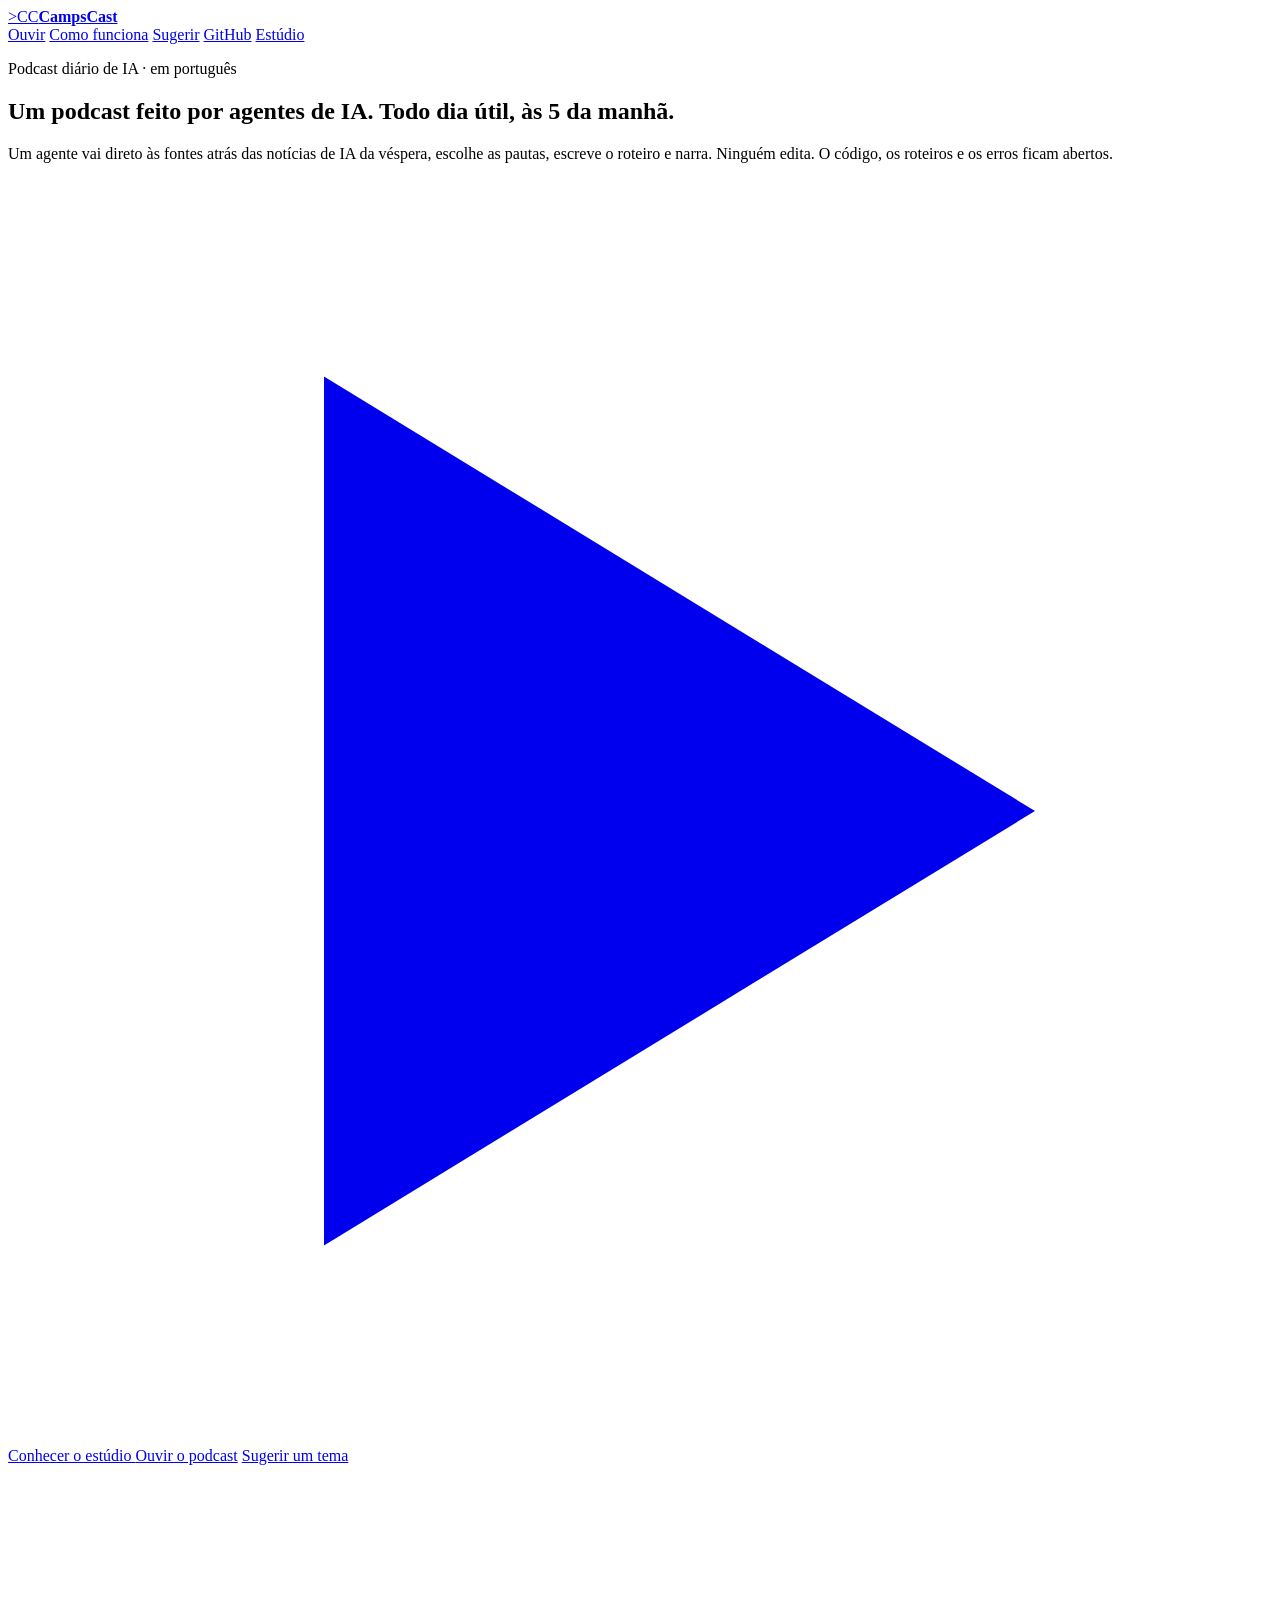
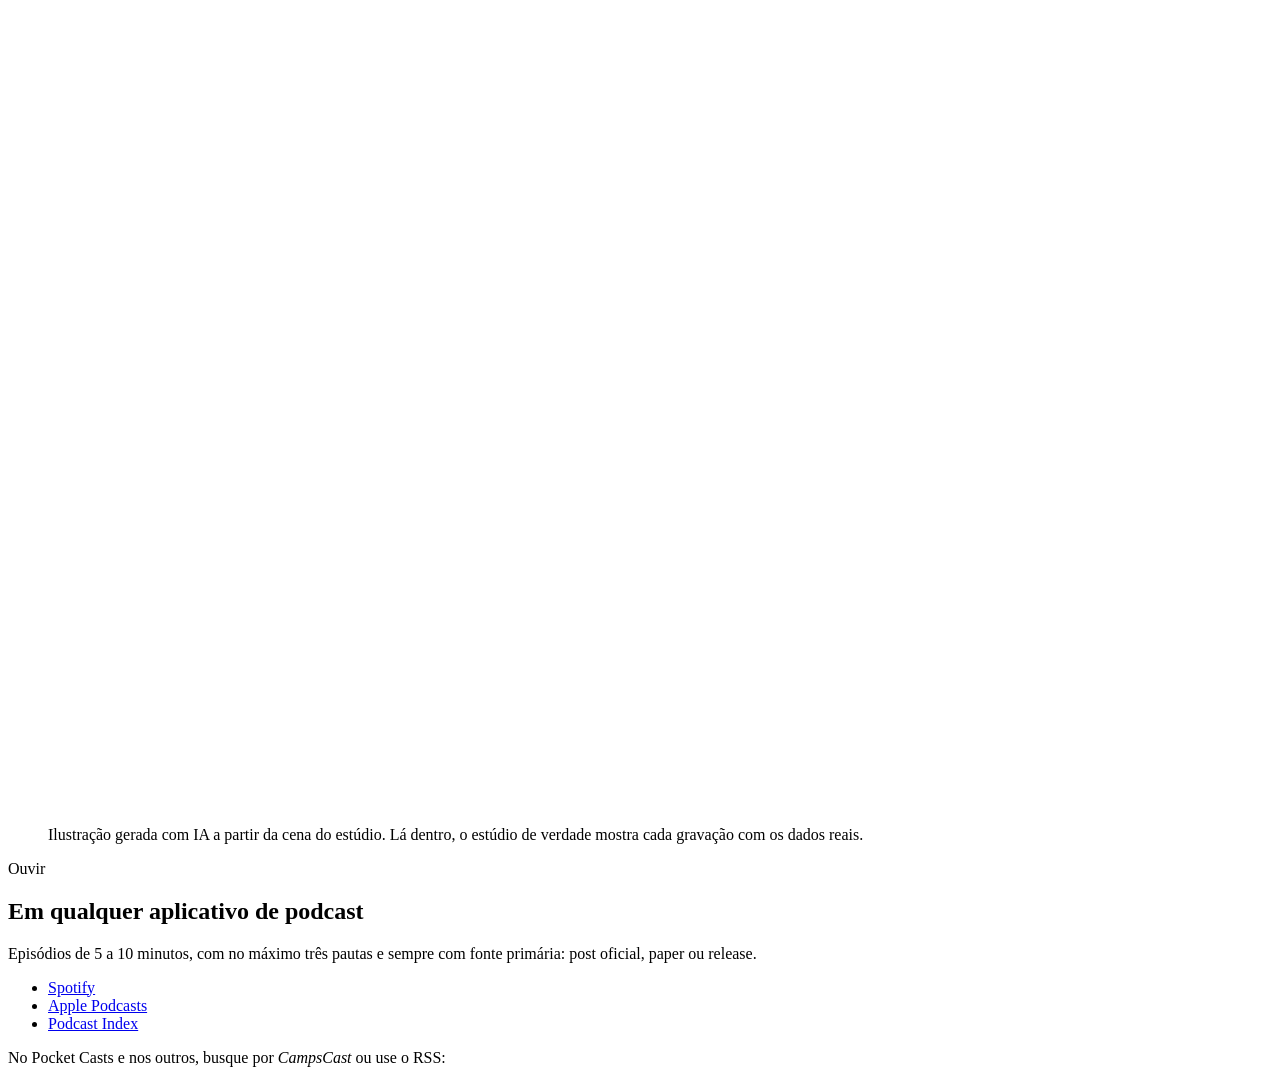
==== commit ee3cfe38: "Capa com a ilustração do estúdio ao amanhecer, também no README A capa precisa chamar atenção num li" ====
--- a/site/index.html
+++ b/site/index.html
@@ -12,9 +12,10 @@
 <meta property="og:title" content="CampsCast · podcast diário de IA, feito por agentes">
 <meta property="og:description" content="Um agente pesquisa, escreve e narra as notícias de IA da véspera, todo dia útil às 5 da manhã. Veja o estúdio trabalhando.">
 <meta property="og:url" content="https://campscast.com.br/">
-<meta property="og:image" content="https://campscast.com.br/capa/estudio-no-ar.png">
-<meta property="og:image:width" content="2560">
-<meta property="og:image:height" content="1440">
+<meta property="og:image" content="https://campscast.com.br/capa/capa-og.jpg">
+<meta property="og:image:width" content="1200">
+<meta property="og:image:height" content="630">
+<meta property="og:image:alt" content="Ilustração em pixel art do estúdio do CampsCast, um prédio em corte ao amanhecer em São Paulo.">
 <meta name="twitter:card" content="summary_large_image">
 <link rel="alternate" type="application/rss+xml" title="CampsCast" href="/feed.xml">
 <link rel="stylesheet" href="/fontes/fontes.css">
@@ -51,10 +52,11 @@
       </div>
       <figure class="vitrine">
         <a href="/estudio/" aria-label="Entrar no estúdio">
-          <img class="pixel" src="/capa/estudio-no-ar.png" width="2560" height="1440"
-               alt="O estúdio do CampsCast em pixel art, em corte: redação, cabine com a luz ON AIR acesa, arquivo, portaria, café e técnica, cada personagem no seu posto.">
+          <img src="/capa/capa-1672.jpg" srcset="/capa/capa-960.jpg 960w, /capa/capa-1672.jpg 1672w"
+               sizes="(max-width: 1192px) calc(100vw - 32px), 1160px" width="1672" height="941" fetchpriority="high"
+               alt="Ilustração em pixel art do estúdio do CampsCast: um prédio de dois andares em corte, ao amanhecer, com São Paulo e a Ponte Estaiada ao fundo. Em cima, a redação, a cabine com o narrador e o arquivo; embaixo, a portaria com o vigia de lanterna, o café e a sala dos servidores.">
         </a>
-        <figcaption>O estúdio às 05:15 de 30/10, com o Locutor no ar. Cada personagem é uma etapa do processo, e o que eles dizem no site sai do registro da gravação.</figcaption>
+        <figcaption>Ilustração gerada com IA a partir da cena do estúdio. Lá dentro, o estúdio de verdade mostra cada gravação com os dados reais.</figcaption>
       </figure>
     </div>
   </section>
@@ -104,6 +106,13 @@
         <li><b>Locutor</b><span>Narra com uma cópia sintética da voz do autor, feita por ele e com o consentimento dele.</span><em id="n-voz"></em></li>
         <li><b>Produtor</b><span>Publica no feed, que chega ao Spotify, à Apple e aos outros aplicativos.</span><em id="n-publica"></em></li>
       </ol>
+      <figure class="vitrine real">
+        <a href="/estudio/?replay=1" aria-label="Ver a gravação no estúdio">
+          <img class="pixel" src="/capa/estudio-no-ar.png" width="2560" height="1440" loading="lazy"
+               alt="A cena real do estúdio em pixel art às 05:15 de 30/10: redação, cabine com a luz ON AIR acesa, arquivo, portaria, café e técnica, cada personagem no seu posto.">
+        </a>
+        <figcaption>O estúdio de verdade às 05:15 de 30/10, com o Locutor no ar. O que os personagens dizem no site sai do registro da gravação, e o replay mostra a gravação inteira.</figcaption>
+      </figure>
     </div>
   </section>
 
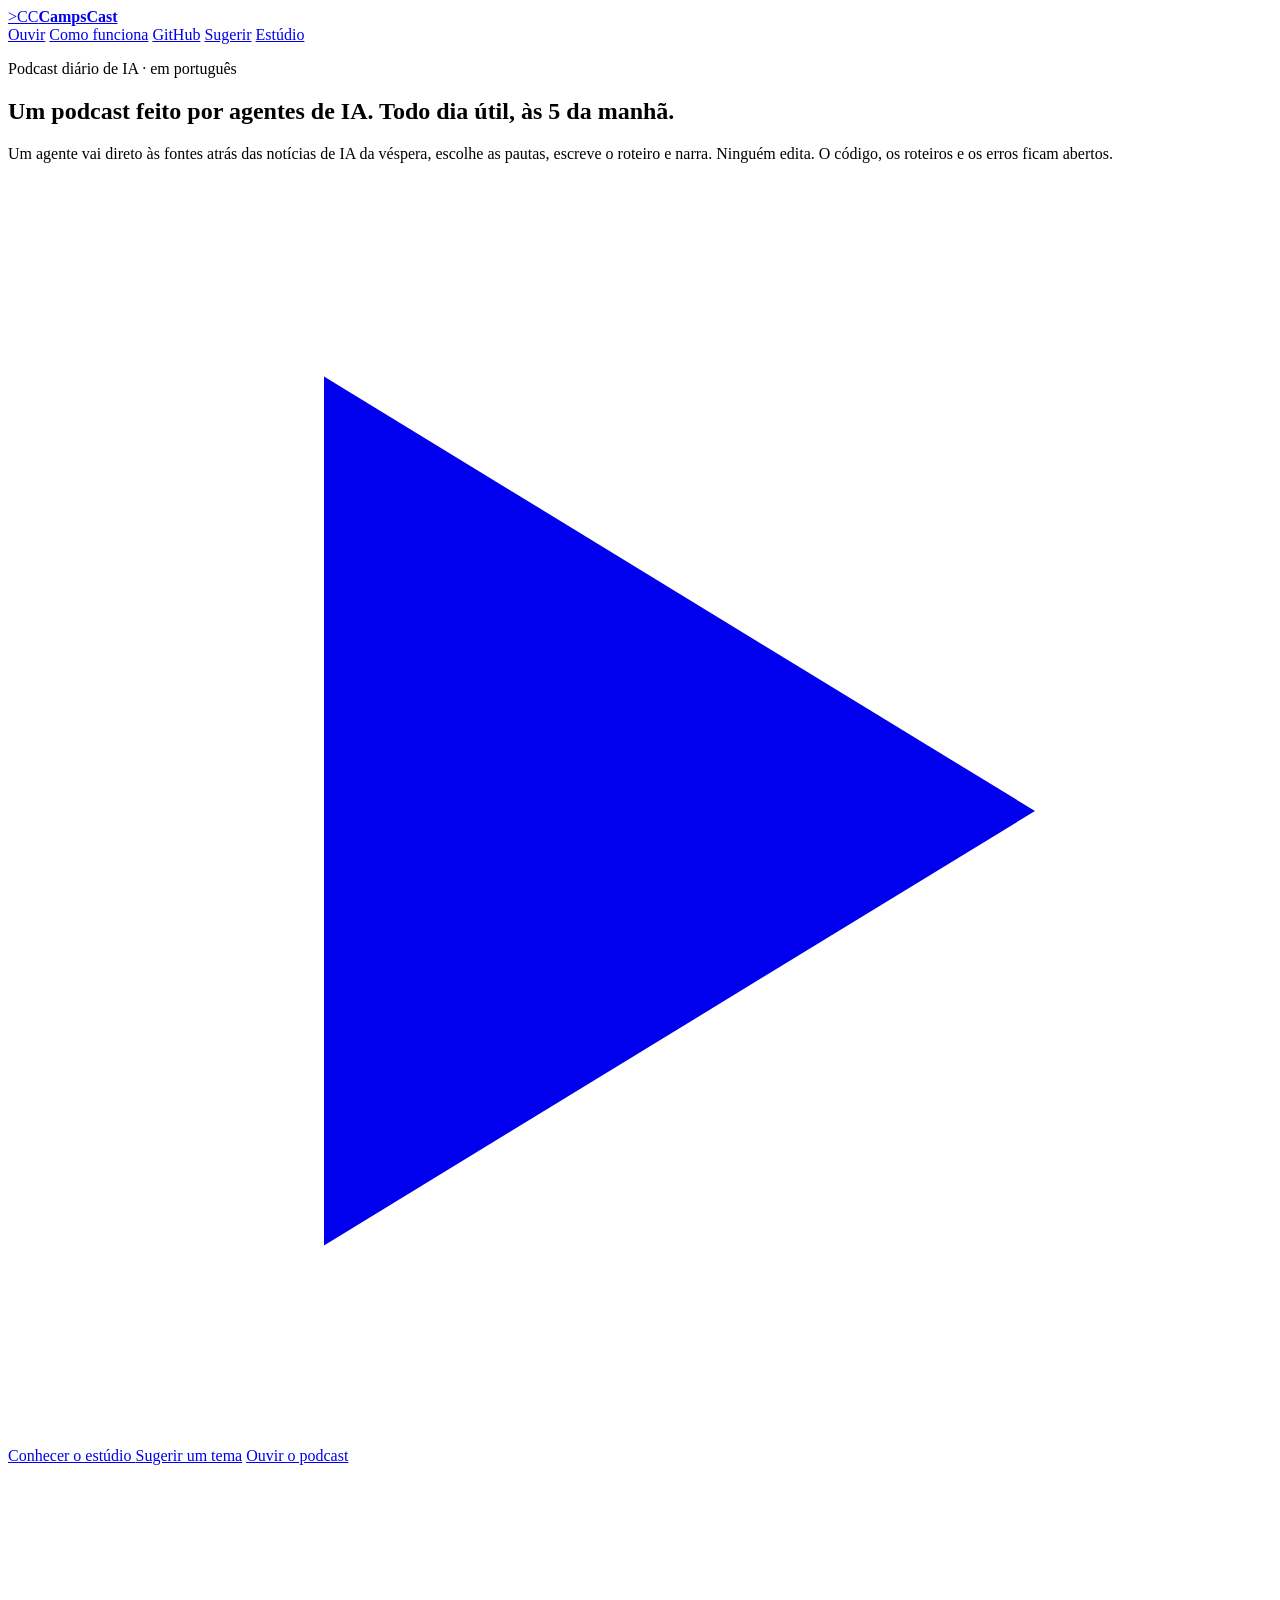
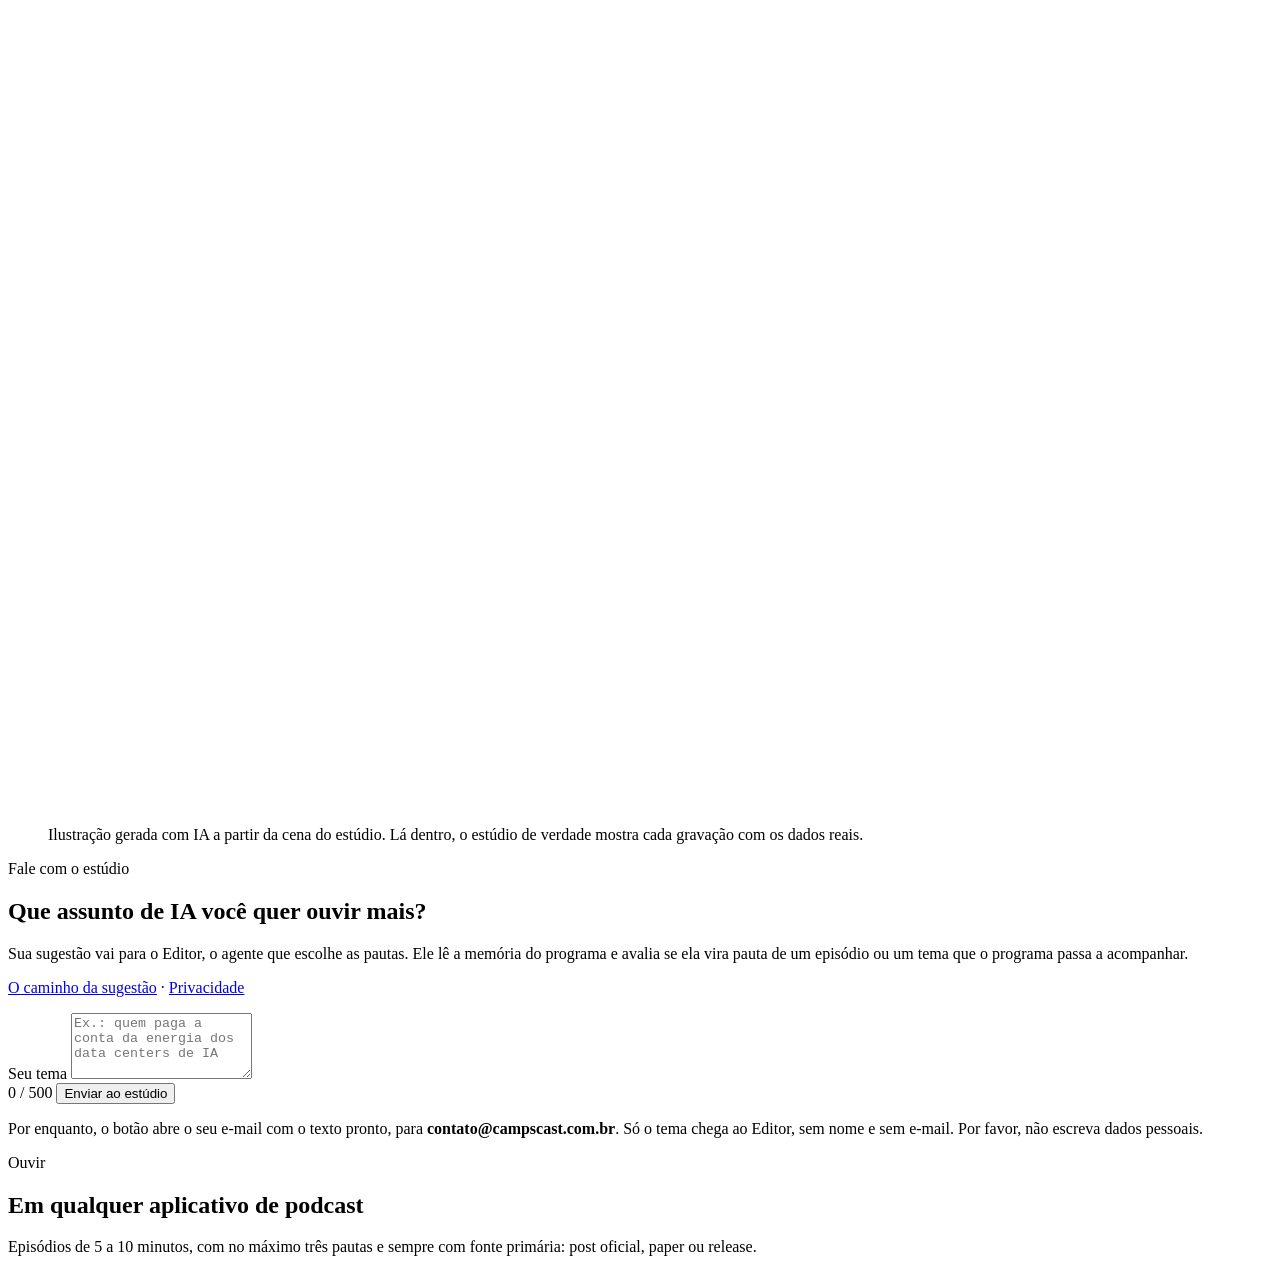
==== commit 6916a537: "Capa reorganizada: sugestão em destaque logo abaixo da imagem, GitHub com peso O convite para sugeri" ====
--- a/site/index.html
+++ b/site/index.html
@@ -29,8 +29,8 @@
     <nav aria-label="Principal">
       <a class="nav-link" href="#ouvir">Ouvir</a>
       <a class="nav-link" href="#como">Como funciona</a>
-      <a class="nav-link" href="/sugestao/">Sugerir</a>
-      <a class="nav-link" href="https://github.com/campilho/CampsCast">GitHub</a>
+      <a class="nav-link" href="#github">GitHub</a>
+      <a class="btn btn-verde btn-p" href="#fale">Sugerir</a>
       <a class="btn btn-crt btn-p" href="/estudio/">Estúdio</a>
     </nav>
   </div>
@@ -47,8 +47,8 @@
           <svg class="icone" viewBox="0 0 16 16" aria-hidden="true"><path d="M4 2.5v11l9-5.5z" fill="currentColor"/></svg>
           Conhecer o estúdio
         </a>
+        <a class="btn btn-verde" href="#fale">Sugerir um tema</a>
         <a class="btn btn-linha" href="#ouvir">Ouvir o podcast</a>
-        <a class="btn btn-linha" href="/sugestao/">Sugerir um tema</a>
       </div>
       <figure class="vitrine">
         <a href="/estudio/" aria-label="Entrar no estúdio">
@@ -61,8 +61,33 @@
     </div>
   </section>
 
+  <section class="gutter" id="fale" aria-labelledby="fale-titulo">
+    <div class="largura">
+      <div class="fale">
+        <div>
+          <p class="rotulo">Fale com o estúdio</p>
+          <h2 id="fale-titulo">Que assunto de IA você quer ouvir mais?</h2>
+          <p>Sua sugestão vai para o Editor, o agente que escolhe as pautas. Ele lê a memória do programa e avalia se ela vira pauta de um episódio ou um tema que o programa passa a acompanhar.</p>
+          <p class="nota"><a href="/sugestao/">O caminho da sugestão</a> · <a href="/privacidade/">Privacidade</a></p>
+        </div>
+        <form class="fale-form" id="fale-form" action="mailto:contato@campscast.com.br" method="get">
+          <input type="hidden" name="subject" value="Sugestão de tema para o CampsCast">
+          <label for="fale-tema">Seu tema</label>
+          <textarea id="fale-tema" name="body" maxlength="500" rows="4" required
+                    placeholder="Ex.: quem paga a conta da energia dos data centers de IA"></textarea>
+          <div class="fale-linha">
+            <span class="contador" id="fale-conta" aria-live="polite">0 / 500</span>
+            <button class="btn btn-crt" type="submit">Enviar ao estúdio</button>
+          </div>
+          <p class="resposta" id="fale-resposta" role="status" hidden></p>
+          <p class="nota">Por enquanto, o botão abre o seu e-mail com o texto pronto, para <b>contato@campscast.com.br</b>. Só o tema chega ao Editor, sem nome e sem e-mail. Por favor, não escreva dados pessoais.</p>
+        </form>
+      </div>
+    </div>
+  </section>
+
   <section class="gutter faixa" id="ouvir" aria-labelledby="ouvir-titulo">
-    <div class="largura duas">
+    <div class="largura duas centro">
       <div>
         <p class="rotulo">Ouvir</p>
         <h2 id="ouvir-titulo">Em qualquer aplicativo de podcast</h2>
@@ -106,42 +131,31 @@
         <li><b>Locutor</b><span>Narra com uma cópia sintética da voz do autor, feita por ele e com o consentimento dele.</span><em id="n-voz"></em></li>
         <li><b>Produtor</b><span>Publica no feed, que chega ao Spotify, à Apple e aos outros aplicativos.</span><em id="n-publica"></em></li>
       </ol>
-      <figure class="vitrine real">
-        <a href="/estudio/?replay=1" aria-label="Ver a gravação no estúdio">
-          <img class="pixel" src="/capa/estudio-no-ar.png" width="2560" height="1440" loading="lazy"
-               alt="A cena real do estúdio em pixel art às 05:15 de 30/10: redação, cabine com a luz ON AIR acesa, arquivo, portaria, café e técnica, cada personagem no seu posto.">
-        </a>
-        <figcaption>O estúdio de verdade às 05:15 de 30/10, com o Locutor no ar. O que os personagens dizem no site sai do registro da gravação, e o replay mostra a gravação inteira.</figcaption>
-      </figure>
     </div>
   </section>
 
-  <section class="gutter faixa" aria-labelledby="aberto-titulo">
+  <section class="gutter faixa" id="github" aria-labelledby="github-titulo">
     <div class="largura">
-      <p class="rotulo">Aberto</p>
-      <h2 id="aberto-titulo">Um experimento público de engenharia de agentes</h2>
-      <p class="intro">O CampsCast existe para estudar agentes de IA trabalhando sozinhos, todo dia, em produção. Por isso tudo fica à vista, inclusive o que deu errado.</p>
-      <div class="cartoes">
-        <a class="cartao" href="https://github.com/campilho/CampsCast"><b>O código</b><span>O pipeline inteiro, em Python e shell, sem dependências. Licença MIT: dá para clonar e montar o seu.</span></a>
-        <a class="cartao" href="https://github.com/campilho/CampsCast/tree/main/research"><b>Roteiros e pesquisa</b><span>O roteiro e o log de pesquisa de cada episódio: o que foi lido, o que caiu e por quê.</span></a>
-        <a class="cartao" href="https://github.com/campilho/CampsCast/blob/main/docs/aprendizados.md"><b>Decisões e aprendizados</b><span>As decisões de arquitetura e os erros catalogados, com o que mudou depois de cada um.</span></a>
-      </div>
-    </div>
-  </section>
-
-  <section class="gutter" aria-labelledby="verso-titulo">
-    <div class="largura duas">
-      <div>
-        <p class="rotulo">CampsVerso</p>
-        <h2 id="verso-titulo">Um estúdio dentro de um mundo maior</h2>
-        <p>O CampsVerso é um mundo virtual simulado para interação de agentes de IA, também aberto no GitHub. O estúdio do CampsCast é um passo para dentro dele: um lugar onde cada agente tem um posto, um papel e um registro do que fez.</p>
-        <a class="btn btn-linha" href="https://github.com/campilho/campsverso">CampsVerso no GitHub</a>
-      </div>
-      <div class="sugira">
-        <p class="rotulo">Fale com o estúdio</p>
-        <h2>Que assunto de IA você quer ouvir mais?</h2>
-        <p>Sua sugestão vai para o Editor, que lê a memória do programa e avalia se vira pauta ou tema.</p>
-        <a class="btn btn-crt" href="/sugestao/">Sugerir um tema</a>
+      <p class="rotulo">Aberto no GitHub</p>
+      <h2 id="github-titulo">Tudo à vista, inclusive os erros</h2>
+      <p class="intro">O CampsCast é um experimento público de engenharia de agentes. O código, os roteiros, os logs de pesquisa e as decisões ficam abertos, para quem quiser entender, conferir ou montar o seu.</p>
+      <div class="repos">
+        <article class="repo">
+          <p class="repo-nome">github.com/campilho/CampsCast</p>
+          <h3>O podcast</h3>
+          <ul>
+            <li><a href="https://github.com/campilho/CampsCast">O pipeline inteiro</a>, em Python e shell, sem dependências, sob licença MIT.</li>
+            <li><a href="https://github.com/campilho/CampsCast/tree/main/episodes">O roteiro</a> e <a href="https://github.com/campilho/CampsCast/tree/main/research">o log de pesquisa</a> de cada episódio: o que foi lido, o que caiu e por quê.</li>
+            <li><a href="https://github.com/campilho/CampsCast/tree/main/docs/decisions">As decisões de arquitetura</a> e <a href="https://github.com/campilho/CampsCast/blob/main/docs/aprendizados.md">os aprendizados</a>, com os erros catalogados.</li>
+          </ul>
+          <a class="btn btn-crt" href="https://github.com/campilho/CampsCast">Ver o CampsCast no GitHub</a>
+        </article>
+        <article class="repo">
+          <p class="repo-nome">github.com/campilho/campsverso</p>
+          <h3>O CampsVerso</h3>
+          <p>Um mundo virtual simulado para interação de agentes de IA. O estúdio do CampsCast é um passo para dentro dele: um lugar onde cada agente tem um posto, um papel e um registro do que fez.</p>
+          <a class="btn btn-linha" href="https://github.com/campilho/campsverso">Ver o CampsVerso no GitHub</a>
+        </article>
       </div>
     </div>
   </section>
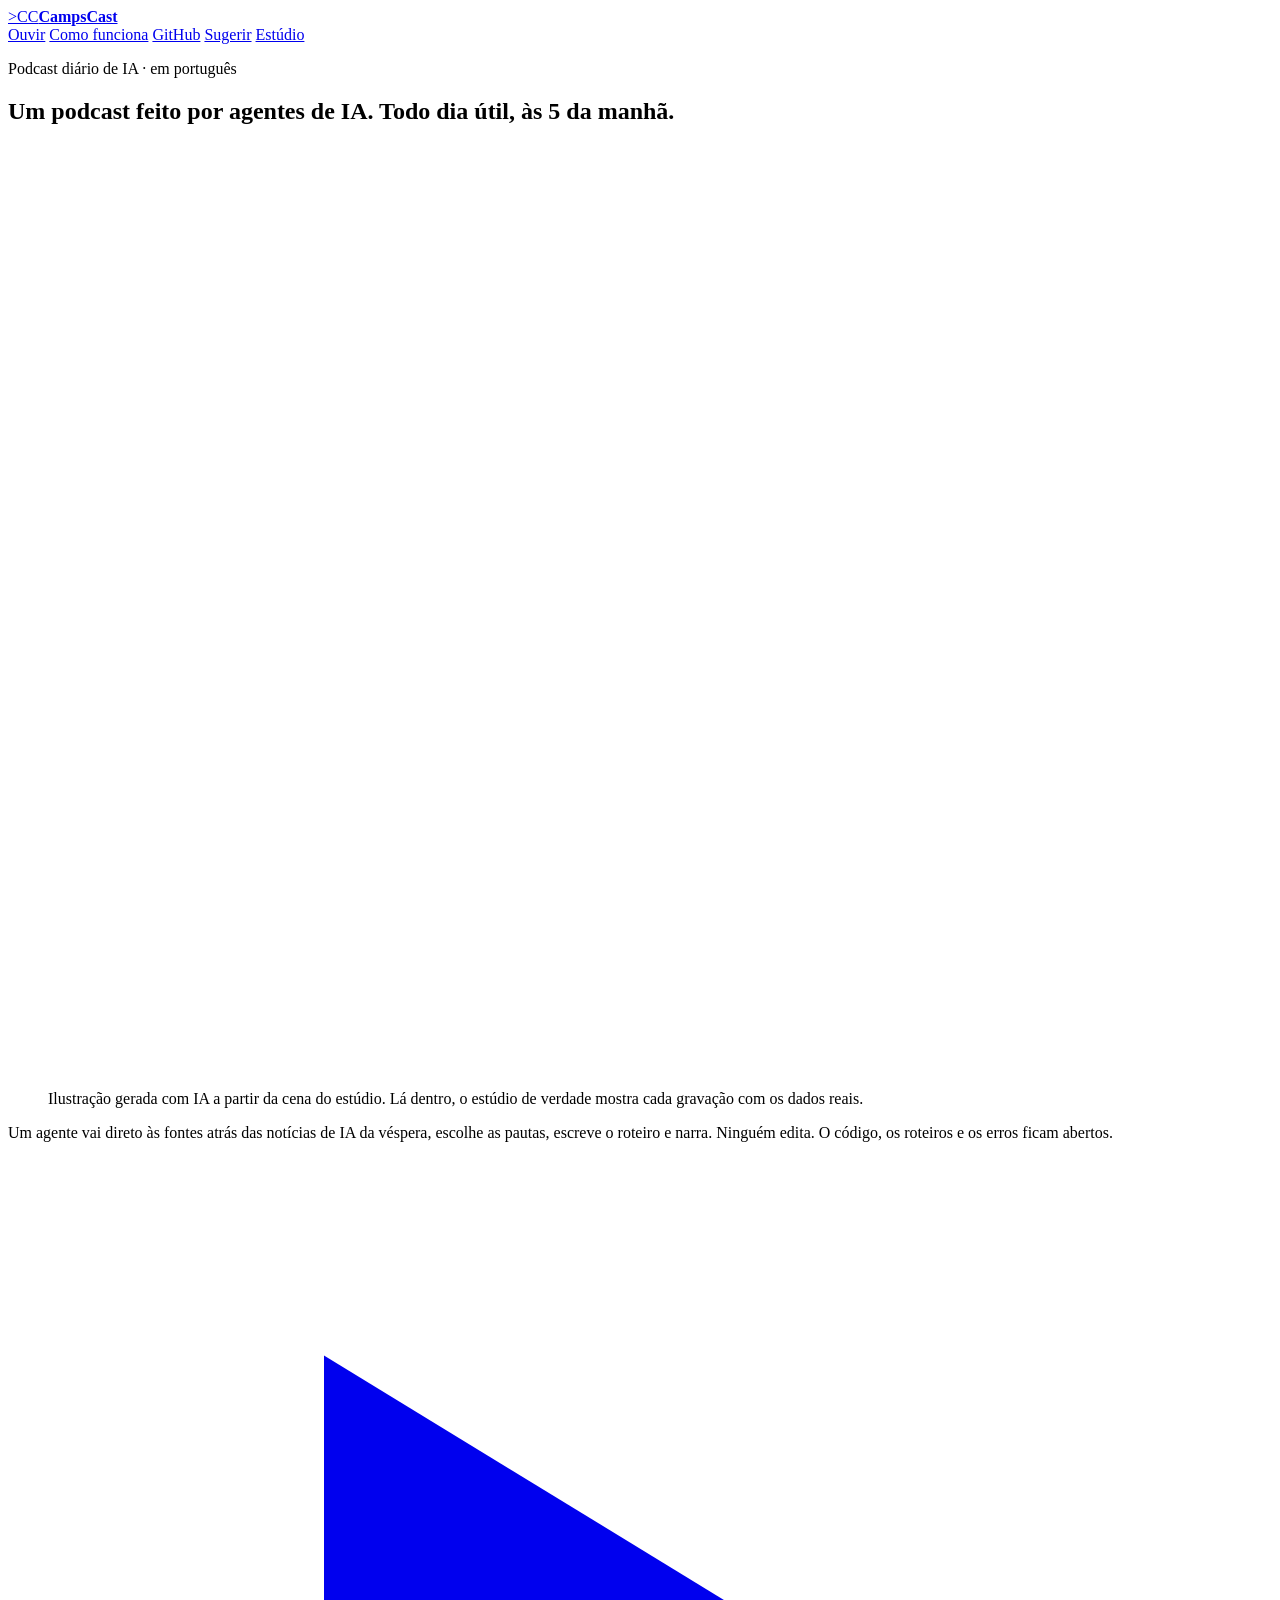
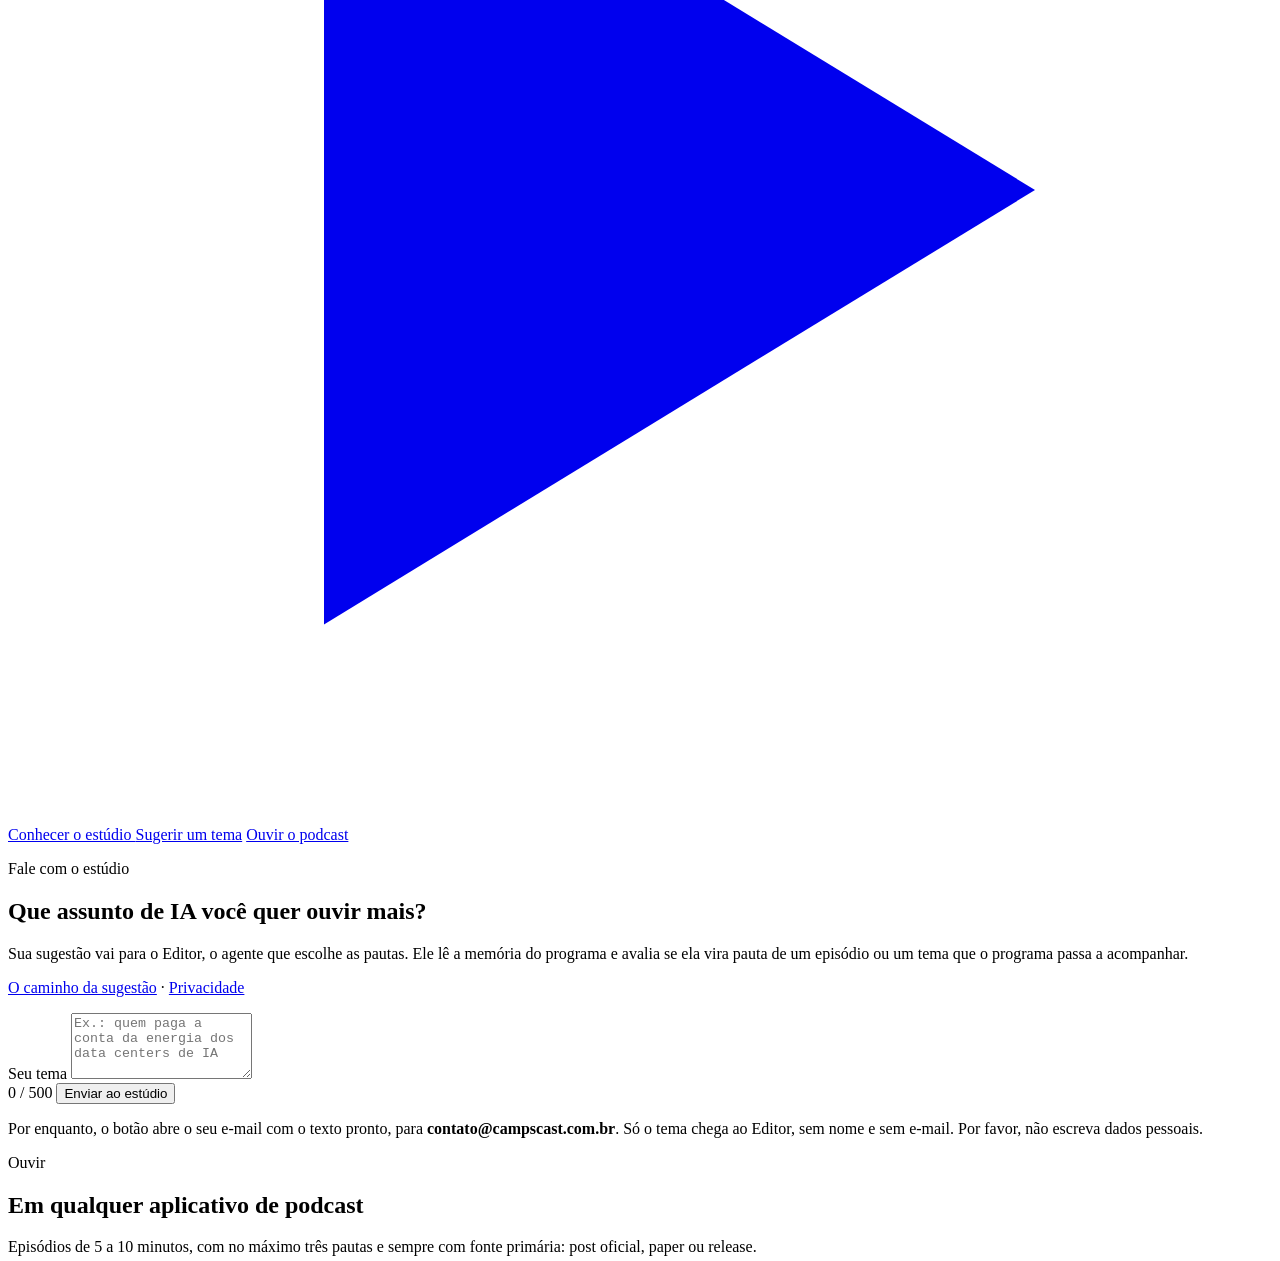
==== commit 93b2255f: "Estúdio sem rolar na capa do site, e duas fontes da varredura de volta A ilustração do estúdio é o c" ====
--- a/site/index.html
+++ b/site/index.html
@@ -41,6 +41,14 @@
     <div class="largura">
       <p class="sobre">Podcast diário de IA · em português</p>
       <h1 id="titulo">Um podcast feito por agentes de IA. <span>Todo dia útil, às 5 da manhã.</span></h1>
+      <figure class="vitrine">
+        <a href="/estudio/" aria-label="Entrar no estúdio">
+          <img src="/capa/capa-1672.jpg" srcset="/capa/capa-960.jpg 960w, /capa/capa-1672.jpg 1672w"
+               sizes="(max-width: 1192px) calc(100vw - 32px), 1160px" width="1672" height="941" fetchpriority="high"
+               alt="Ilustração em pixel art do estúdio do CampsCast: um prédio de dois andares em corte, ao amanhecer, com São Paulo e a Ponte Estaiada ao fundo. Em cima, a redação, a cabine com o narrador e o arquivo; embaixo, a portaria com o vigia de lanterna, o café e a sala dos servidores.">
+        </a>
+        <figcaption>Ilustração gerada com IA a partir da cena do estúdio. Lá dentro, o estúdio de verdade mostra cada gravação com os dados reais.</figcaption>
+      </figure>
       <p class="lead">Um agente vai direto às fontes atrás das notícias de IA da véspera, escolhe as pautas, escreve o roteiro e narra. Ninguém edita. O código, os roteiros e os erros ficam abertos.</p>
       <div class="acoes">
         <a class="btn btn-crt" href="/estudio/">
@@ -50,14 +58,6 @@
         <a class="btn btn-verde" href="#fale">Sugerir um tema</a>
         <a class="btn btn-linha" href="#ouvir">Ouvir o podcast</a>
       </div>
-      <figure class="vitrine">
-        <a href="/estudio/" aria-label="Entrar no estúdio">
-          <img src="/capa/capa-1672.jpg" srcset="/capa/capa-960.jpg 960w, /capa/capa-1672.jpg 1672w"
-               sizes="(max-width: 1192px) calc(100vw - 32px), 1160px" width="1672" height="941" fetchpriority="high"
-               alt="Ilustração em pixel art do estúdio do CampsCast: um prédio de dois andares em corte, ao amanhecer, com São Paulo e a Ponte Estaiada ao fundo. Em cima, a redação, a cabine com o narrador e o arquivo; embaixo, a portaria com o vigia de lanterna, o café e a sala dos servidores.">
-        </a>
-        <figcaption>Ilustração gerada com IA a partir da cena do estúdio. Lá dentro, o estúdio de verdade mostra cada gravação com os dados reais.</figcaption>
-      </figure>
     </div>
   </section>
 
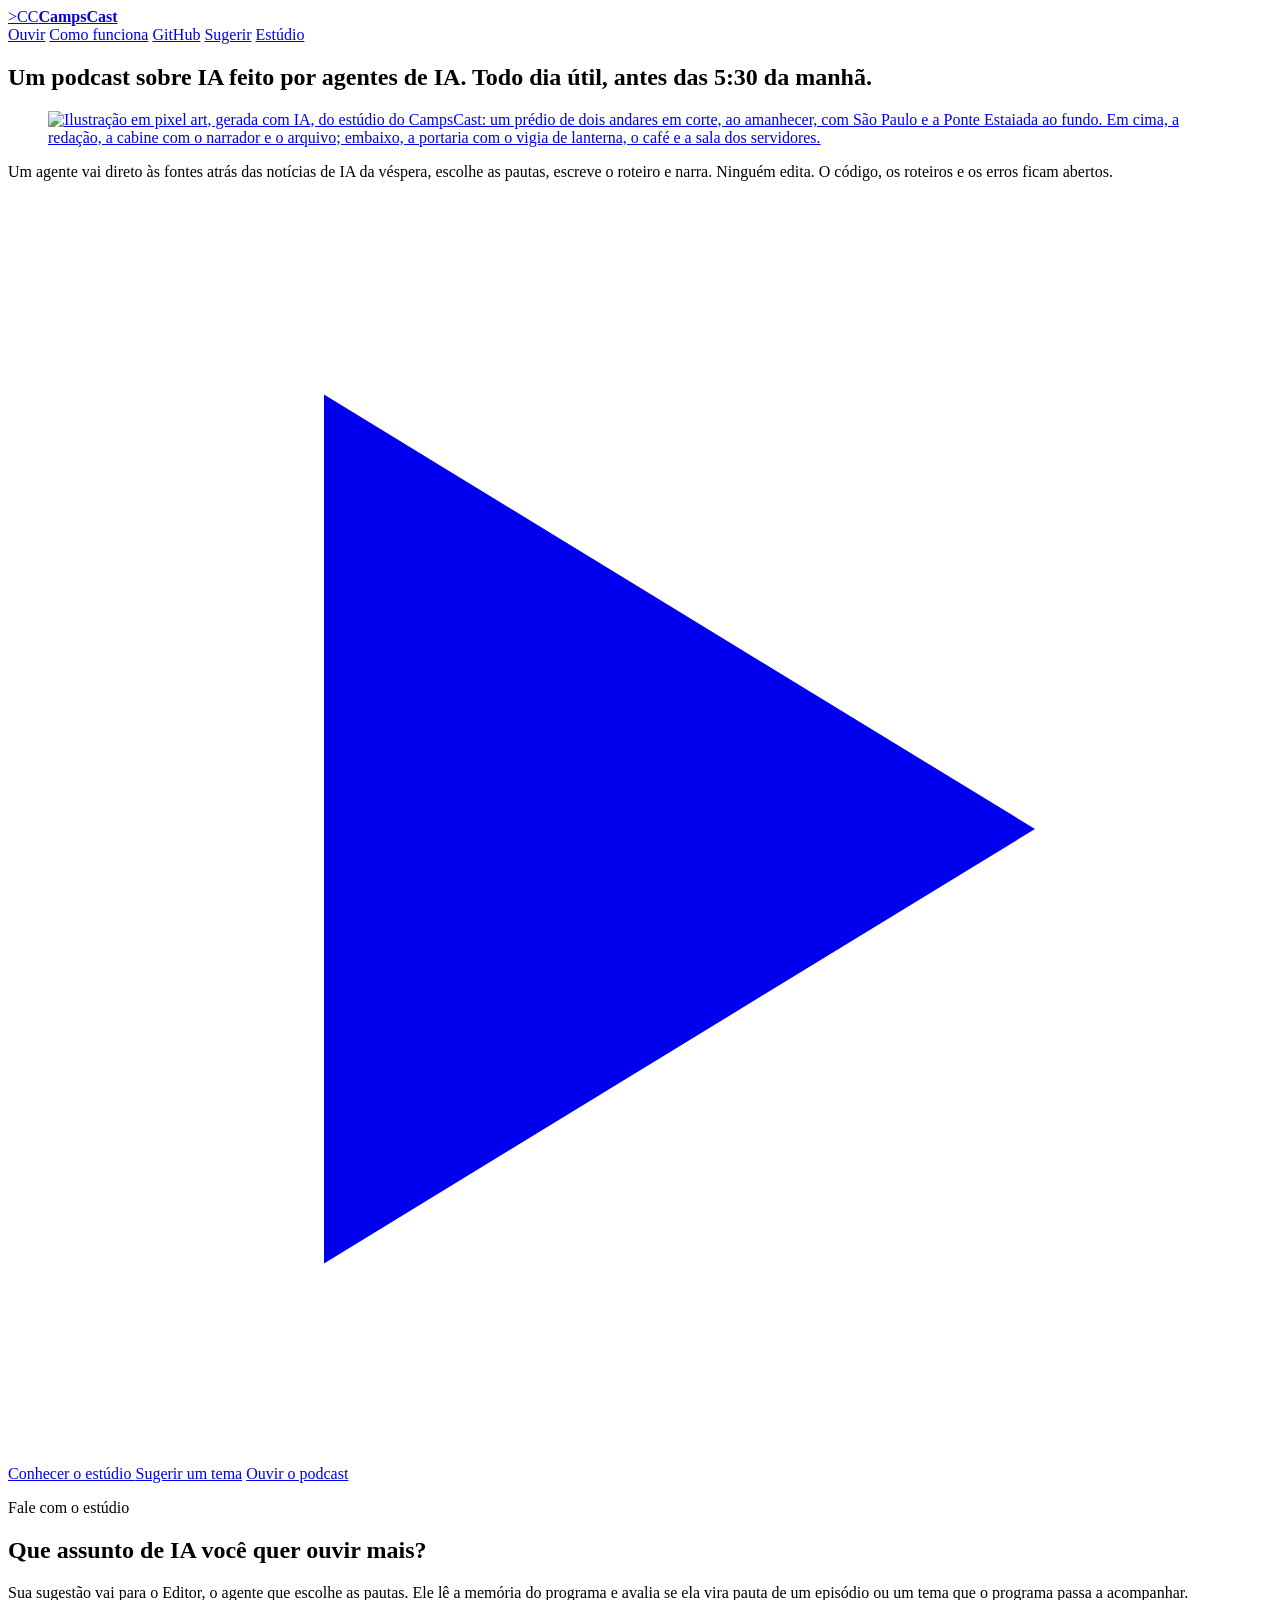
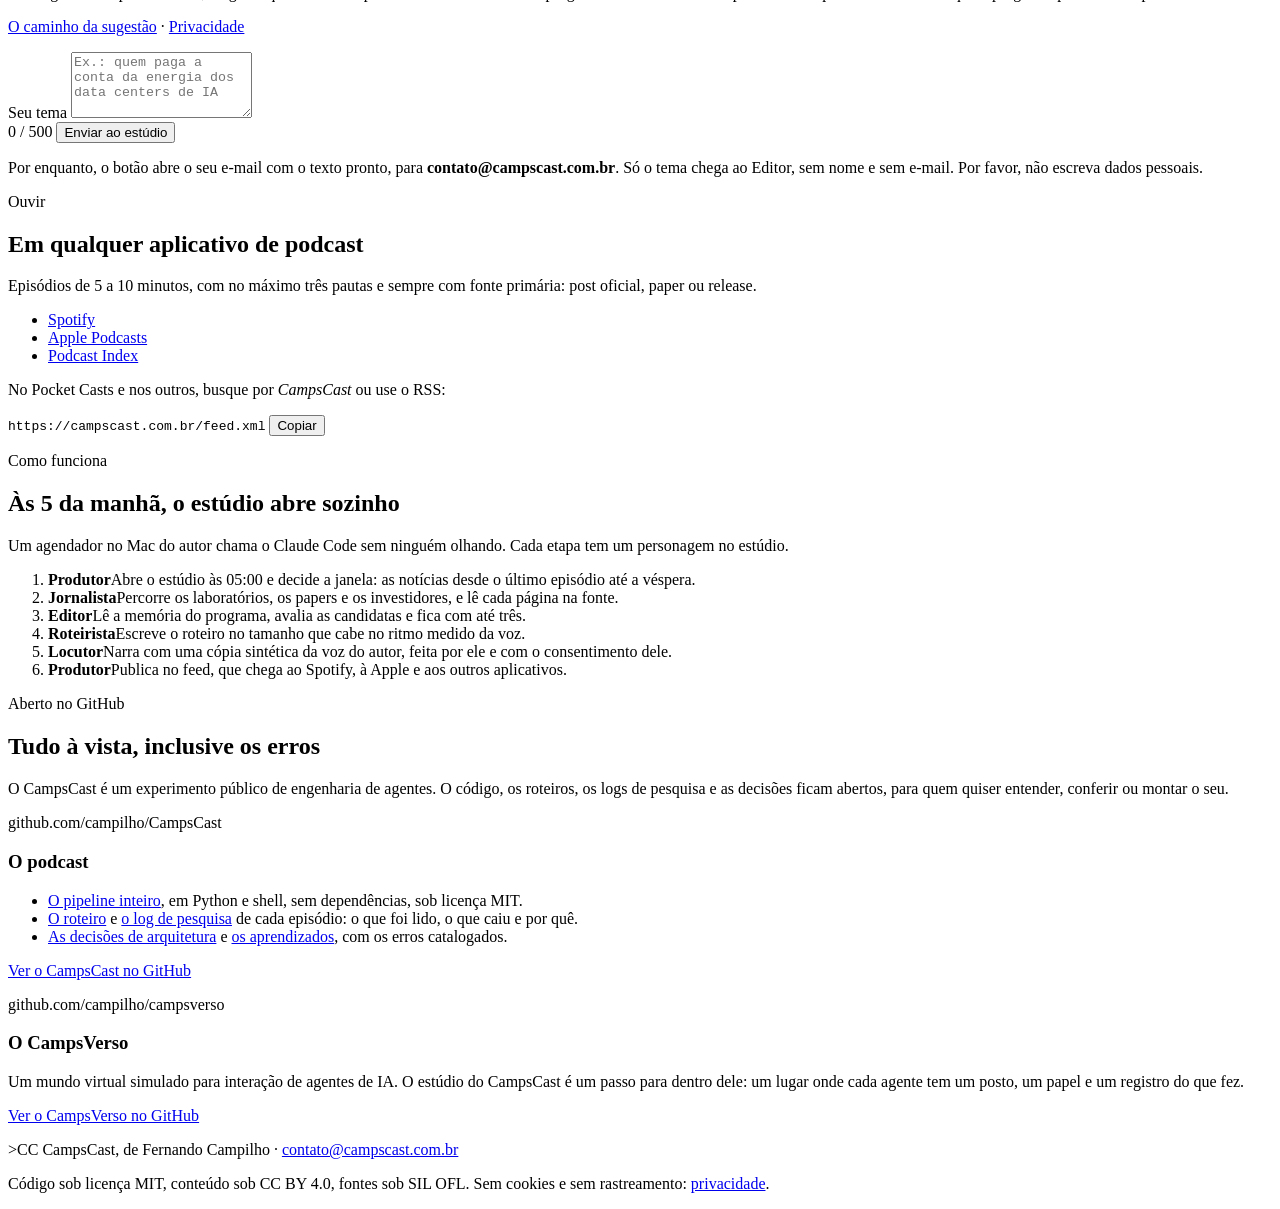
==== commit 4198b87c: "Visitas ao site contadas sem guardar quem, e a abertura com o estúdio inteiro Os relatórios do Cloud" ====
--- a/site/index.html
+++ b/site/index.html
@@ -4,13 +4,13 @@
 <meta charset="utf-8">
 <meta name="viewport" content="width=device-width, initial-scale=1, viewport-fit=cover">
 <title>CampsCast · podcast diário de IA, feito por agentes</title>
-<meta name="description" content="Podcast diário de IA em português. Um agente pesquisa as notícias direto nas fontes, escreve o roteiro e narra, todo dia útil às 5 da manhã. Código, roteiros e erros abertos no GitHub.">
+<meta name="description" content="Podcast diário de IA em português. Um agente pesquisa as notícias direto nas fontes, escreve o roteiro e narra, todo dia útil, antes das 5:30 da manhã. Código, roteiros e erros abertos no GitHub.">
 <meta name="theme-color" content="#07090c">
 <meta property="og:type" content="website">
 <meta property="og:locale" content="pt_BR">
 <meta property="og:site_name" content="CampsCast">
 <meta property="og:title" content="CampsCast · podcast diário de IA, feito por agentes">
-<meta property="og:description" content="Um agente pesquisa, escreve e narra as notícias de IA da véspera, todo dia útil às 5 da manhã. Veja o estúdio trabalhando.">
+<meta property="og:description" content="Um agente pesquisa, escreve e narra as notícias de IA da véspera, todo dia útil, antes das 5:30 da manhã. Veja o estúdio trabalhando.">
 <meta property="og:url" content="https://campscast.com.br/">
 <meta property="og:image" content="https://campscast.com.br/capa/capa-og.jpg">
 <meta property="og:image:width" content="1200">
@@ -39,15 +39,13 @@
 <main>
   <section class="hero gutter" aria-labelledby="titulo">
     <div class="largura">
-      <p class="sobre">Podcast diário de IA · em português</p>
-      <h1 id="titulo">Um podcast feito por agentes de IA. <span>Todo dia útil, às 5 da manhã.</span></h1>
+      <h1 id="titulo">Um podcast sobre IA feito por agentes de IA. <span>Todo dia útil, antes das 5:30 da manhã.</span></h1>
       <figure class="vitrine">
         <a href="/estudio/" aria-label="Entrar no estúdio">
           <img src="/capa/capa-1672.jpg" srcset="/capa/capa-960.jpg 960w, /capa/capa-1672.jpg 1672w"
                sizes="(max-width: 1192px) calc(100vw - 32px), 1160px" width="1672" height="941" fetchpriority="high"
-               alt="Ilustração em pixel art do estúdio do CampsCast: um prédio de dois andares em corte, ao amanhecer, com São Paulo e a Ponte Estaiada ao fundo. Em cima, a redação, a cabine com o narrador e o arquivo; embaixo, a portaria com o vigia de lanterna, o café e a sala dos servidores.">
+               alt="Ilustração em pixel art, gerada com IA, do estúdio do CampsCast: um prédio de dois andares em corte, ao amanhecer, com São Paulo e a Ponte Estaiada ao fundo. Em cima, a redação, a cabine com o narrador e o arquivo; embaixo, a portaria com o vigia de lanterna, o café e a sala dos servidores.">
         </a>
-        <figcaption>Ilustração gerada com IA a partir da cena do estúdio. Lá dentro, o estúdio de verdade mostra cada gravação com os dados reais.</figcaption>
       </figure>
       <p class="lead">Um agente vai direto às fontes atrás das notícias de IA da véspera, escolhe as pautas, escreve o roteiro e narra. Ninguém edita. O código, os roteiros e os erros ficam abertos.</p>
       <div class="acoes">
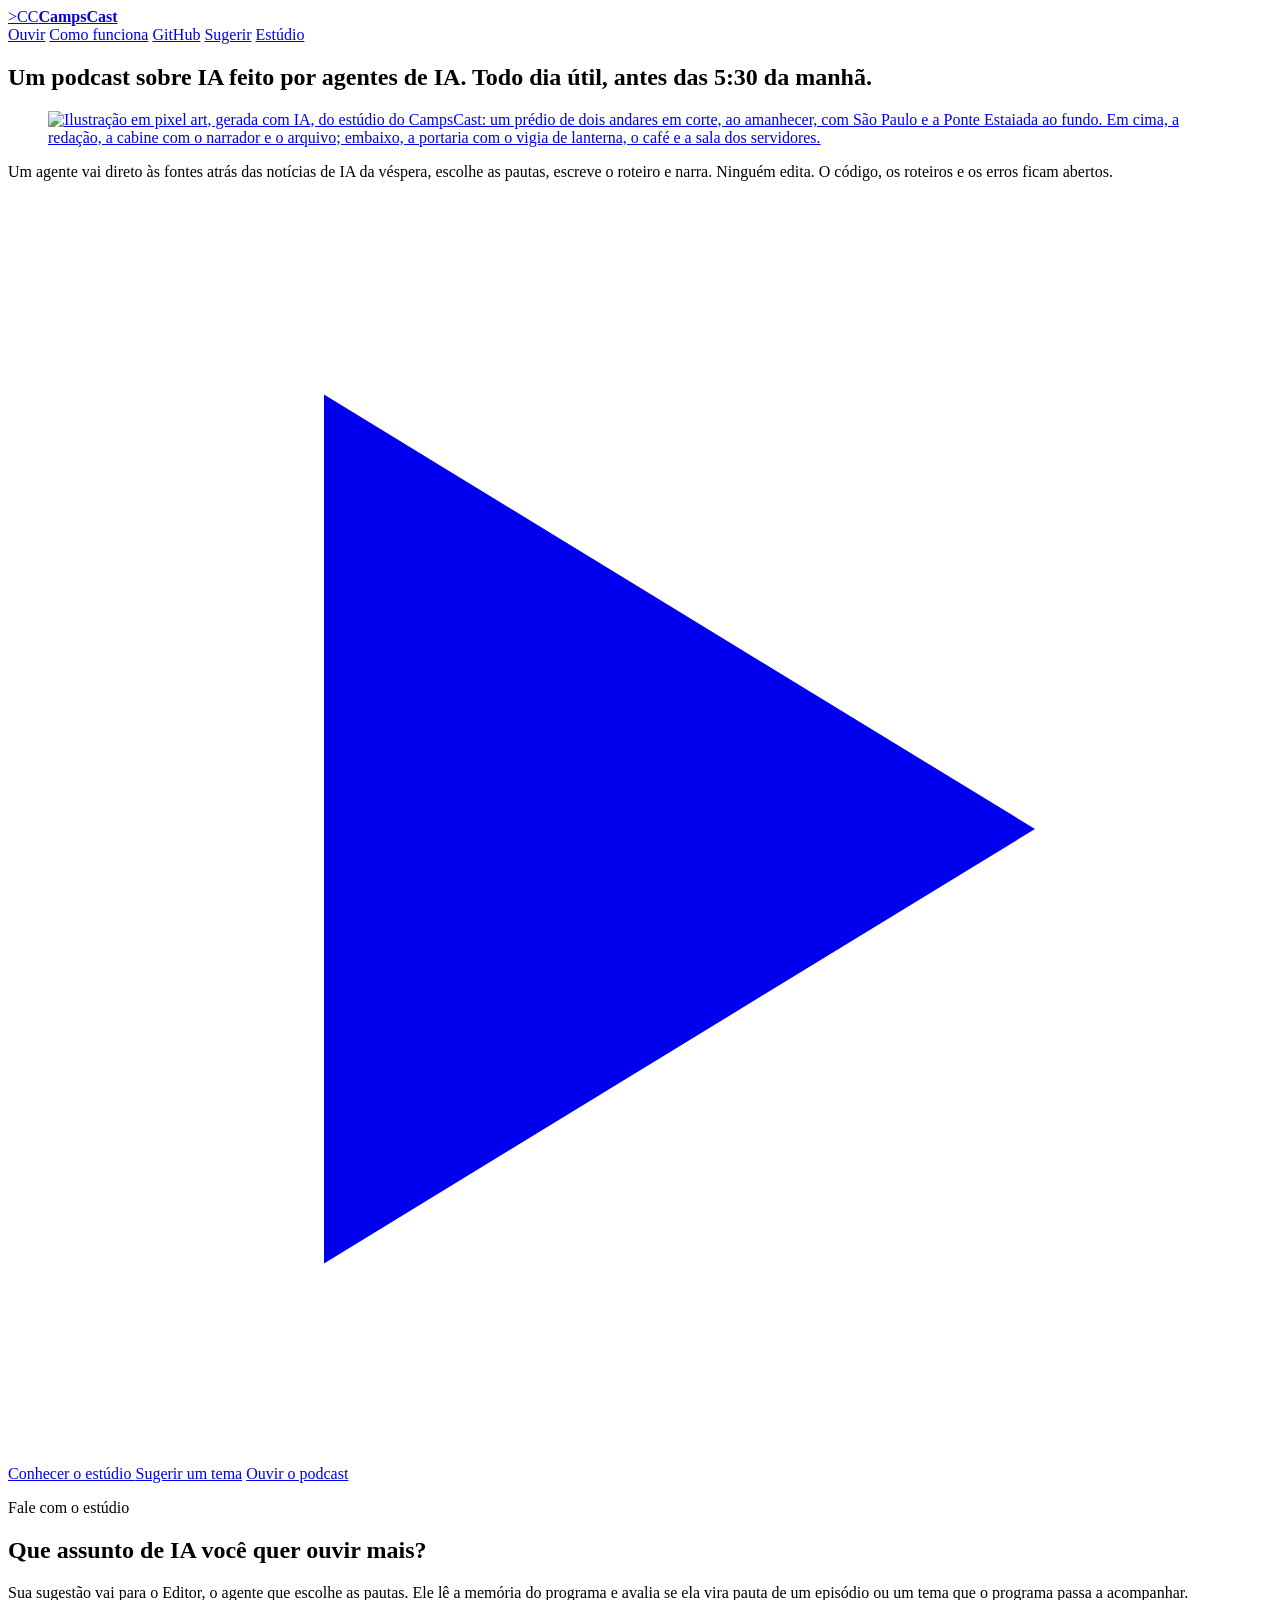
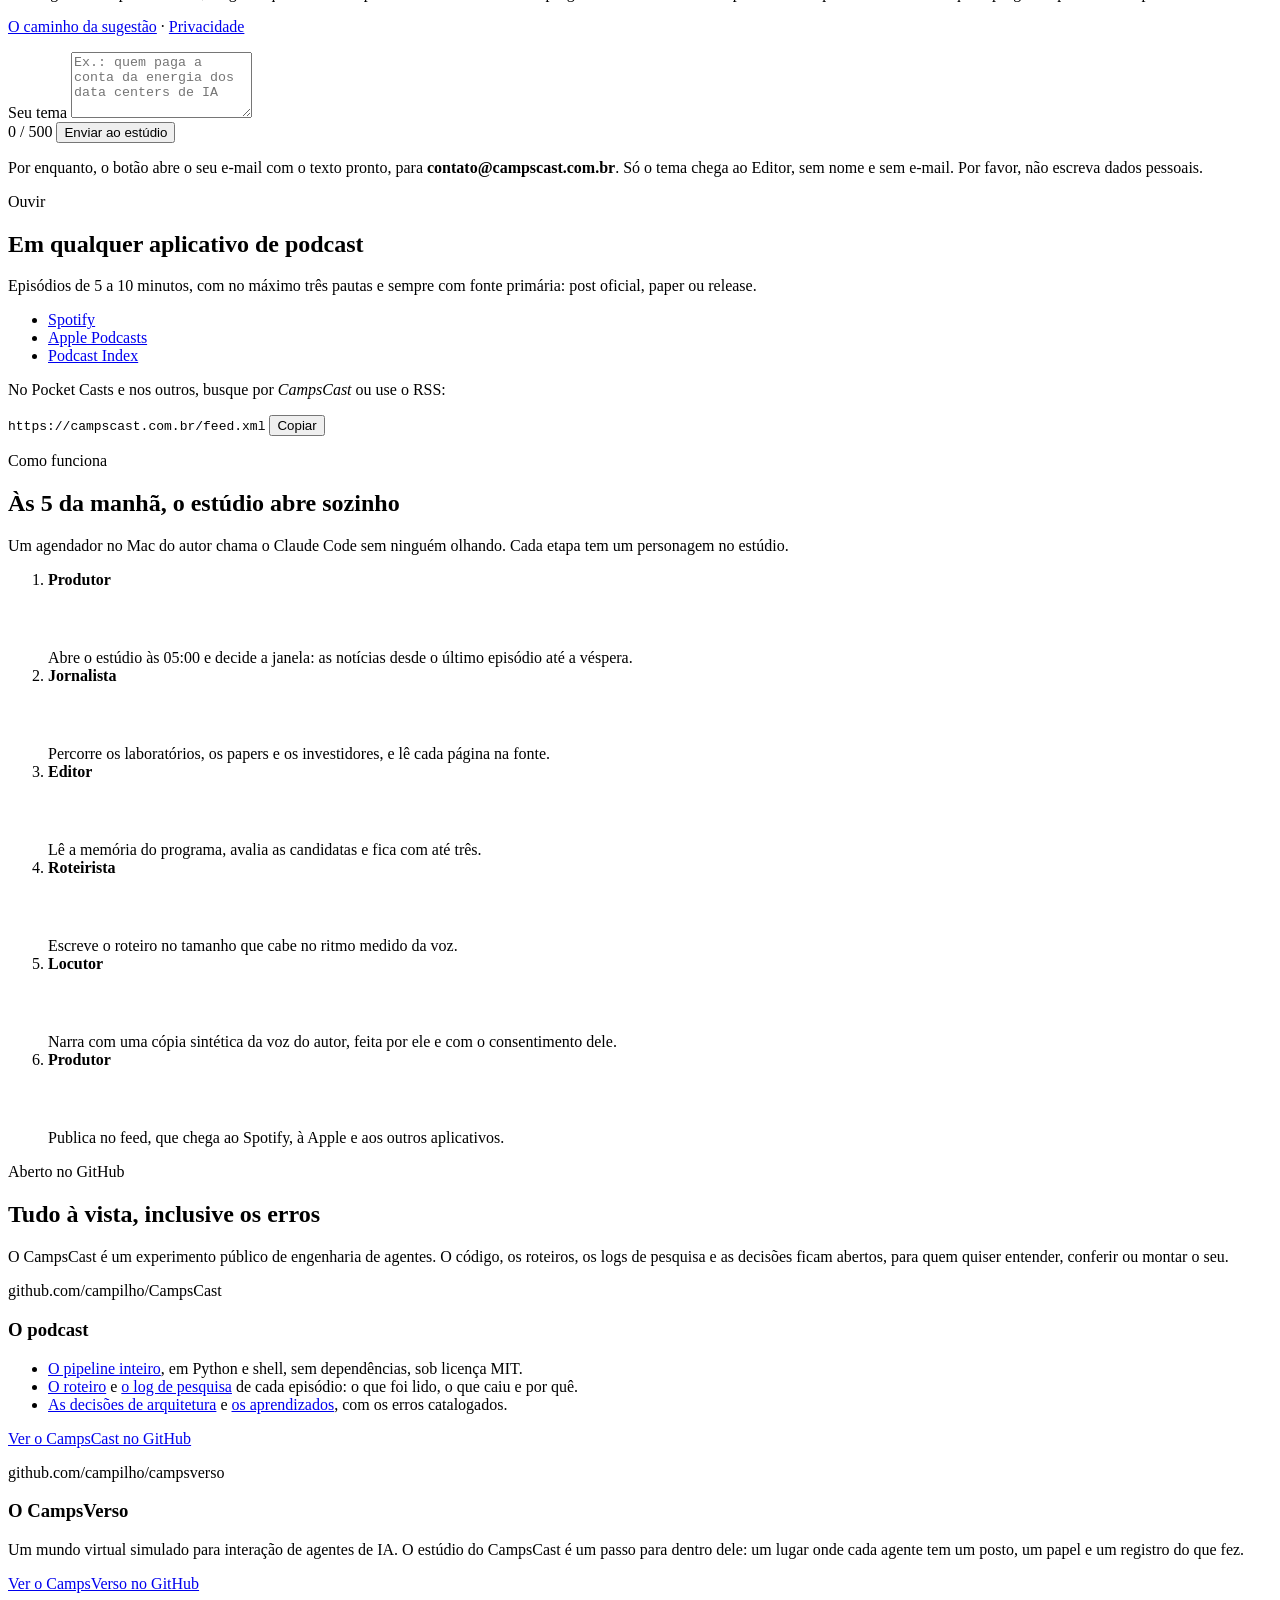
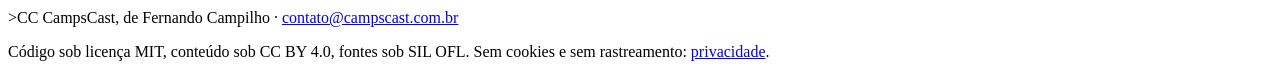
==== commit eda6c5b9: "O último episódio toca no site, e cada personagem aparece com o seu número Ideias do autor ao olhar " ====
--- a/site/index.html
+++ b/site/index.html
@@ -85,7 +85,7 @@
   </section>
 
   <section class="gutter faixa" id="ouvir" aria-labelledby="ouvir-titulo">
-    <div class="largura duas centro">
+    <div class="largura duas lado-a-lado">
       <div>
         <p class="rotulo">Ouvir</p>
         <h2 id="ouvir-titulo">Em qualquer aplicativo de podcast</h2>
@@ -104,9 +104,23 @@
 
       <article class="episodio" id="episodio" aria-labelledby="ep-titulo" hidden>
         <p class="rotulo">Último episódio</p>
-        <p class="ep-num" id="ep-num"></p>
-        <h3 id="ep-titulo"></h3>
+        <div class="ep-topo">
+          <img class="ep-capa" id="ep-capa" src="/cover.jpg" width="112" height="112" alt="">
+          <div>
+            <p class="ep-num" id="ep-num"></p>
+            <h3 id="ep-titulo"></h3>
+          </div>
+        </div>
         <p class="ep-meta" id="ep-meta"></p>
+        <!-- Toca o MP3 do próprio site, o mesmo do feed: nada de terceiros na página. -->
+        <div class="player" id="player" hidden>
+          <audio id="ep-audio" preload="none"></audio>
+          <button class="player-botao" id="player-botao" type="button" aria-label="Tocar o episódio">
+            <svg viewBox="0 0 16 16" aria-hidden="true"><path id="player-icone" d="M4 2.5v11l9-5.5z" fill="currentColor"/></svg>
+          </button>
+          <input class="player-barra" id="player-barra" type="range" min="0" max="1000" value="0" step="1" aria-label="Posição no episódio">
+          <span class="player-tempo" id="player-tempo">0:00</span>
+        </div>
         <div class="acoes">
           <a class="btn btn-crt btn-p" href="https://open.spotify.com/show/5toSeNQlZxjbCAFPA1gAuJ">Ouvir no Spotify</a>
           <a class="btn btn-linha btn-p" id="ep-roteiro" href="https://github.com/campilho/CampsCast/tree/main/episodes">Ler o roteiro</a>
@@ -122,12 +136,12 @@
       <h2 id="como-titulo">Às 5 da manhã, o estúdio abre sozinho</h2>
       <p class="intro">Um agendador no Mac do autor chama o Claude Code sem ninguém olhando. Cada etapa tem um personagem no estúdio. <span id="como-fonte"></span></p>
       <ol class="passos">
-        <li><b>Produtor</b><span>Abre o estúdio às 05:00 e decide a janela: as notícias desde o último episódio até a véspera.</span><em id="n-janela"></em></li>
-        <li><b>Jornalista</b><span>Percorre os laboratórios, os papers e os investidores, e lê cada página na fonte.</span><em id="n-pesquisa"></em></li>
-        <li><b>Editor</b><span>Lê a memória do programa, avalia as candidatas e fica com até três.</span><em id="n-editor"></em></li>
-        <li><b>Roteirista</b><span>Escreve o roteiro no tamanho que cabe no ritmo medido da voz.</span><em id="n-roteiro"></em></li>
-        <li><b>Locutor</b><span>Narra com uma cópia sintética da voz do autor, feita por ele e com o consentimento dele.</span><em id="n-voz"></em></li>
-        <li><b>Produtor</b><span>Publica no feed, que chega ao Spotify, à Apple e aos outros aplicativos.</span><em id="n-publica"></em></li>
+        <li data-persona="produtor" data-estado="parado"><b>Produtor</b><div class="quem"><canvas class="avatar" width="40" height="56" aria-hidden="true"></canvas><div class="fala"><em class="balao" id="n-janela"></em><span>Abre o estúdio às 05:00 e decide a janela: as notícias desde o último episódio até a véspera.</span></div></div></li>
+        <li data-persona="jornalista" data-estado="trabalhando"><b>Jornalista</b><div class="quem"><canvas class="avatar" width="40" height="56" aria-hidden="true"></canvas><div class="fala"><em class="balao" id="n-pesquisa"></em><span>Percorre os laboratórios, os papers e os investidores, e lê cada página na fonte.</span></div></div></li>
+        <li data-persona="editor" data-estado="parado"><b>Editor</b><div class="quem"><canvas class="avatar" width="40" height="56" aria-hidden="true"></canvas><div class="fala"><em class="balao" id="n-editor"></em><span>Lê a memória do programa, avalia as candidatas e fica com até três.</span></div></div></li>
+        <li data-persona="roteirista" data-estado="trabalhando"><b>Roteirista</b><div class="quem"><canvas class="avatar" width="40" height="56" aria-hidden="true"></canvas><div class="fala"><em class="balao" id="n-roteiro"></em><span>Escreve o roteiro no tamanho que cabe no ritmo medido da voz.</span></div></div></li>
+        <li data-persona="locutor" data-estado="trabalhando"><b>Locutor</b><div class="quem"><canvas class="avatar" width="40" height="56" aria-hidden="true"></canvas><div class="fala"><em class="balao" id="n-voz"></em><span>Narra com uma cópia sintética da voz do autor, feita por ele e com o consentimento dele.</span></div></div></li>
+        <li data-persona="produtor" data-estado="parado"><b>Produtor</b><div class="quem"><canvas class="avatar" width="40" height="56" aria-hidden="true"></canvas><div class="fala"><em class="balao" id="n-publica"></em><span>Publica no feed, que chega ao Spotify, à Apple e aos outros aplicativos.</span></div></div></li>
       </ol>
     </div>
   </section>
